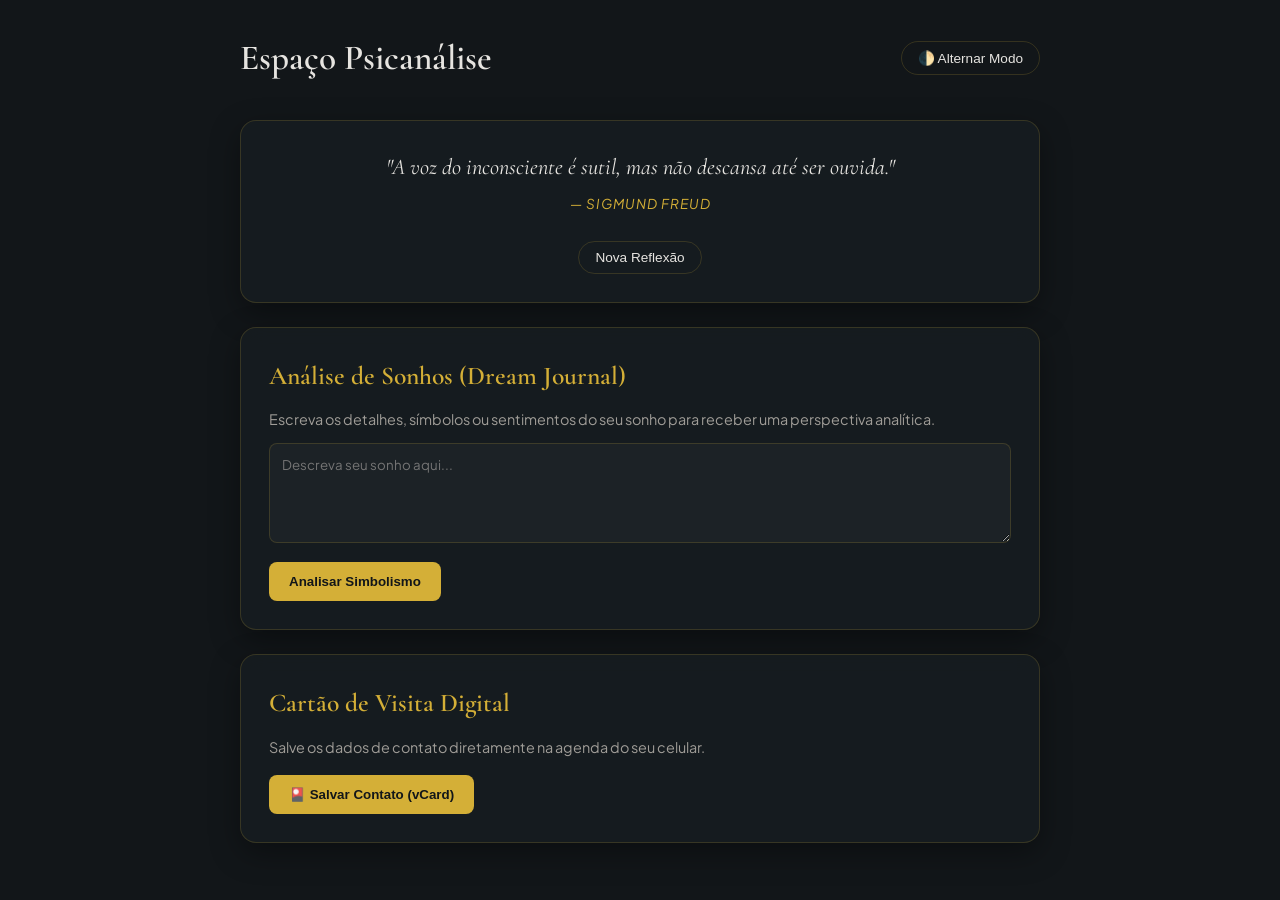
==== index.html @ fc487d0c "Update print statement from 'Hello' to 'Goodbye'" ====
<!DOCTYPE html>
<html lang="pt-BR" data-theme="dark">
<head>
  <meta charset="UTF-8">
  <meta name="viewport" content="width=device-width, initial-scale=1.0">
  <title>Espaço de Psicanálise & Autoconhecimento</title>
  <!-- Tipografia Premium -->
  <link rel="preconnect" href="https://fonts.googleapis.com">
  <link rel="preconnect" href="https://fonts.gstatic.com" crossorigin>
  <link href="https://fonts.googleapis.com/css2?family=Cormorant+Garamond:ital,wght@0,400;0,600;1,400&family=Plus+Jakarta+Sans:wght@300;400;500&display=swap" rel="stylesheet">
  
  <style>
    /* VARIABLES & THEMES */
    :root {
      --bg-primary: #f4f1ea;
      --bg-card: rgba(255, 255, 255, 0.65);
      --text-primary: #2c2a29;
      --text-muted: #66605b;
      --accent-gold: #b89756;
      --border-glass: rgba(184, 151, 86, 0.25);
      --shadow-soft: 0 10px 30px rgba(0, 0, 0, 0.05);
    }

    [data-theme="dark"] {
      --bg-primary: #121619; /* Tom escuro e aconchegante */
      --bg-card: rgba(23, 30, 34, 0.75);
      --text-primary: #e6e4e0;
      --text-muted: #a09d98;
      --accent-gold: #d4af37;
      --border-glass: rgba(212, 175, 55, 0.18);
      --shadow-soft: 0 10px 30px rgba(0, 0, 0, 0.35);
    }

    * { box-sizing: border-box; margin: 0; padding: 0; transition: background 0.4s ease, color 0.4s ease, border 0.4s ease; }

    body {
      font-family: 'Plus Jakarta Sans', sans-serif;
      background-color: var(--bg-primary);
      color: var(--text-primary);
      line-height: 1.6;
      padding: 20px;
      display: flex;
      justify-content: center;
    }

    .container {
      max-width: 800px;
      width: 100%;
      display: flex;
      flex-direction: column;
      gap: 24px;
    }

    /* HEADER & THEME TOGGLE */
    header {
      display: flex;
      justify-content: space-between;
      align-items: center;
      padding: 10px 0;
    }

    h1, h2, h3 { font-family: 'Cormorant Garamond', serif; font-weight: 600; color: var(--text-primary); }
    h1 { font-size: 2.2rem; }
    h2 { font-size: 1.6rem; margin-bottom: 12px; color: var(--accent-gold); }

    .theme-btn {
      background: transparent;
      border: 1px solid var(--border-glass);
      color: var(--text-primary);
      padding: 8px 16px;
      border-radius: 20px;
      cursor: pointer;
      font-size: 0.85rem;
    }

    /* UI/UX PREMIUM: GLASSMORPHISM CARD */
    .card-premium {
      background: var(--bg-card);
      backdrop-filter: blur(12px);
      -webkit-backdrop-filter: blur(12px);
      border: 1px solid var(--border-glass);
      border-radius: 16px;
      padding: 28px;
      box-shadow: var(--shadow-soft);
    }

    /* CITADOR PSICANALÍTICO */
    .quote-box {
      text-align: center;
      font-style: italic;
    }
    .quote-text {
      font-family: 'Cormorant Garamond', serif;
      font-size: 1.4rem;
      margin-bottom: 8px;
    }
    .quote-author {
      font-size: 0.85rem;
      color: var(--accent-gold);
      text-transform: uppercase;
      letter-spacing: 1px;
    }

    /* FORMULÁRIOS E BOTÕES */
    textarea {
      width: 100%;
      height: 100px;
      background: rgba(0,0,0,0.05);
      border: 1px solid var(--border-glass);
      border-radius: 8px;
      padding: 12px;
      color: var(--text-primary);
      font-family: inherit;
      resize: vertical;
      margin-bottom: 12px;
    }
    [data-theme="dark"] textarea { background: rgba(255,255,255,0.03); }

    .btn-action {
      background: var(--accent-gold);
      color: #121619;
      border: none;
      padding: 12px 20px;
      border-radius: 8px;
      font-weight: 600;
      cursor: pointer;
      display: inline-block;
      text-align: center;
      text-decoration: none;
    }
    .btn-action:hover { opacity: 0.9; }

    /* CARTÃO DE VISITA */
    .vcard-actions {
      display: flex;
      gap: 12px;
      align-items: center;
      flex-wrap: wrap;
    }
  </style>
</head>
<body>

  <div class="container">
    
    <!-- TOP BAR -->
    <header>
      <h1>Espaço Psicanálise</h1>
      <button class="theme-btn" onclick="toggleTheme()">🌓 Alternar Modo</button>
    </header>

    <!-- CITADOR PSICANALÍTICO -->
    <section class="card-premium quote-box">
      <div class="quote-text" id="quoteText">"A voz do inconsciente é sutil, mas não descansa até ser ouvida."</div>
      <div class="quote-author" id="quoteAuthor">— Sigmund Freud</div>
      <br>
      <button class="theme-btn" onclick="novoCitador()">Nova Reflexão</button>
    </section>

    <!-- ANÁLISE DE SONHOS COM IA -->
    <section class="card-premium">
      <h2>Análise de Sonhos (Dream Journal)</h2>
      <p style="color: var(--text-muted); font-size: 0.9rem; margin-bottom: 12px;">
        Escreva os detalhes, símbolos ou sentimentos do seu sonho para receber uma perspectiva analítica.
      </p>
      <textarea id="sonhoInput" placeholder="Descreva seu sonho aqui..."></textarea>
      <button class="btn-action" onclick="analisarSonho()">Analisar Simbolismo</button>
      <div id="resultadoSonho" style="margin-top: 16px; font-size: 0.95rem; display: none;"></div>
    </section>

    <!-- CARTÃO DE VISITA DIGITAL -->
    <section class="card-premium">
      <h2>Cartão de Visita Digital</h2>
      <p style="color: var(--text-muted); font-size: 0.9rem; margin-bottom: 16px;">
        Salve os dados de contato diretamente na agenda do seu celular.
      </p>
      <div class="vcard-actions">
        <button class="btn-action" onclick="baixarVCard()">🎴 Salvar Contato (vCard)</button>
      </div>
    </section>

  </div>

  <script>
    // 1. ALTERNADOR DE MODO ESCURO / ACONCHEGANTE
    function toggleTheme() {
      const html = document.documentElement;
      const currentTheme = html.getAttribute('data-theme');
      const newTheme = currentTheme === 'dark' ? 'light' : 'dark';
      html.setAttribute('data-theme', newTheme);
    }

    // 2. CITADOR PSICANALÍTICO
    const citacoes = [
      { texto: "A voz do inconsciente é sutil, mas não descansa até ser ouvida.", autor: "Sigmund Freud" },
      { texto: "Aquele que olha para fora sonha; aquele que olha para dentro desperta.", autor: "Carl Jung" },
      { texto: "O inconsciente é estruturado como uma linguagem.", autor: "Jacques Lacan" },
      { texto: "Olhar para trás é ver o que já fomos; olhar para dentro é descobrir quem somos.", autor: "Melanie Klein" },
      { texto: "A emoção não expressa nunca morre. Ela é enterrada viva e retorna mais tarde de formas mais feias.", autor: "Sigmund Freud" }
    ];

    function novoCitador() {
      const idx = Math.floor(Math.random() * citacoes.length);
      document.getElementById('quoteText').innerText = `"${citacoes[idx].texto}"`;
      document.getElementById('quoteAuthor').innerText = `— ${citacoes[idx].autor}`;
    }

    // 3. ANÁLISE DE SONHOS (Simulação de integração IA)
    function analisarSonho() {
      const texto = document.getElementById('sonhoInput').value;
      const resDiv = document.getElementById('resultadoSonho');
      
      if (!texto.trim()) {
        alert('Por favor, descreva o seu sonho antes de enviar.');
        return;
      }

      resDiv.style.display = 'block';
      resDiv.innerHTML = '<em>Analisando os elementos simbólicos do seu relato...</em>';

      setTimeout(() => {
        resDiv.innerHTML = `
          <strong>Reflexão Analítica:</strong><br>
          Os elementos relatados sugerem conteúdos do inconsciente buscando elaboração. Em abordagens psicanalíticas, figuras e cenários em sonhos costumam representar desejos reprimidos ou conflitos internos. Recomendamos registrar essas sensações em seu diário e levá-las para discussão em consulta.
        `;
      }, 1500);
    }

    // 4. GERADOR DE CARTÃO DE VISITA (vCard)
    function baixarVCard() {
      const vcardData = 
`BEGIN:VCARD
VERSION:3.0
FN:Consultório de Psicanálise
TEL;TYPE=CELL:+5500000000000
EMAIL:contato@psicanalise.com
NOTE:Atendimento Online e Presencial
END:VCARD`;

      const blob = new Blob([vcardData], { type: 'text/vcard' });
      const url = window.URL.createObjectURL(blob);
      const a = document.createElement('a');
      a.href = url;
      a.download = 'Contato_Psicanalise.vcf';
      a.click();
      window.URL.revokeObjectURL(url);
    }
  </script>
</body>
</html>
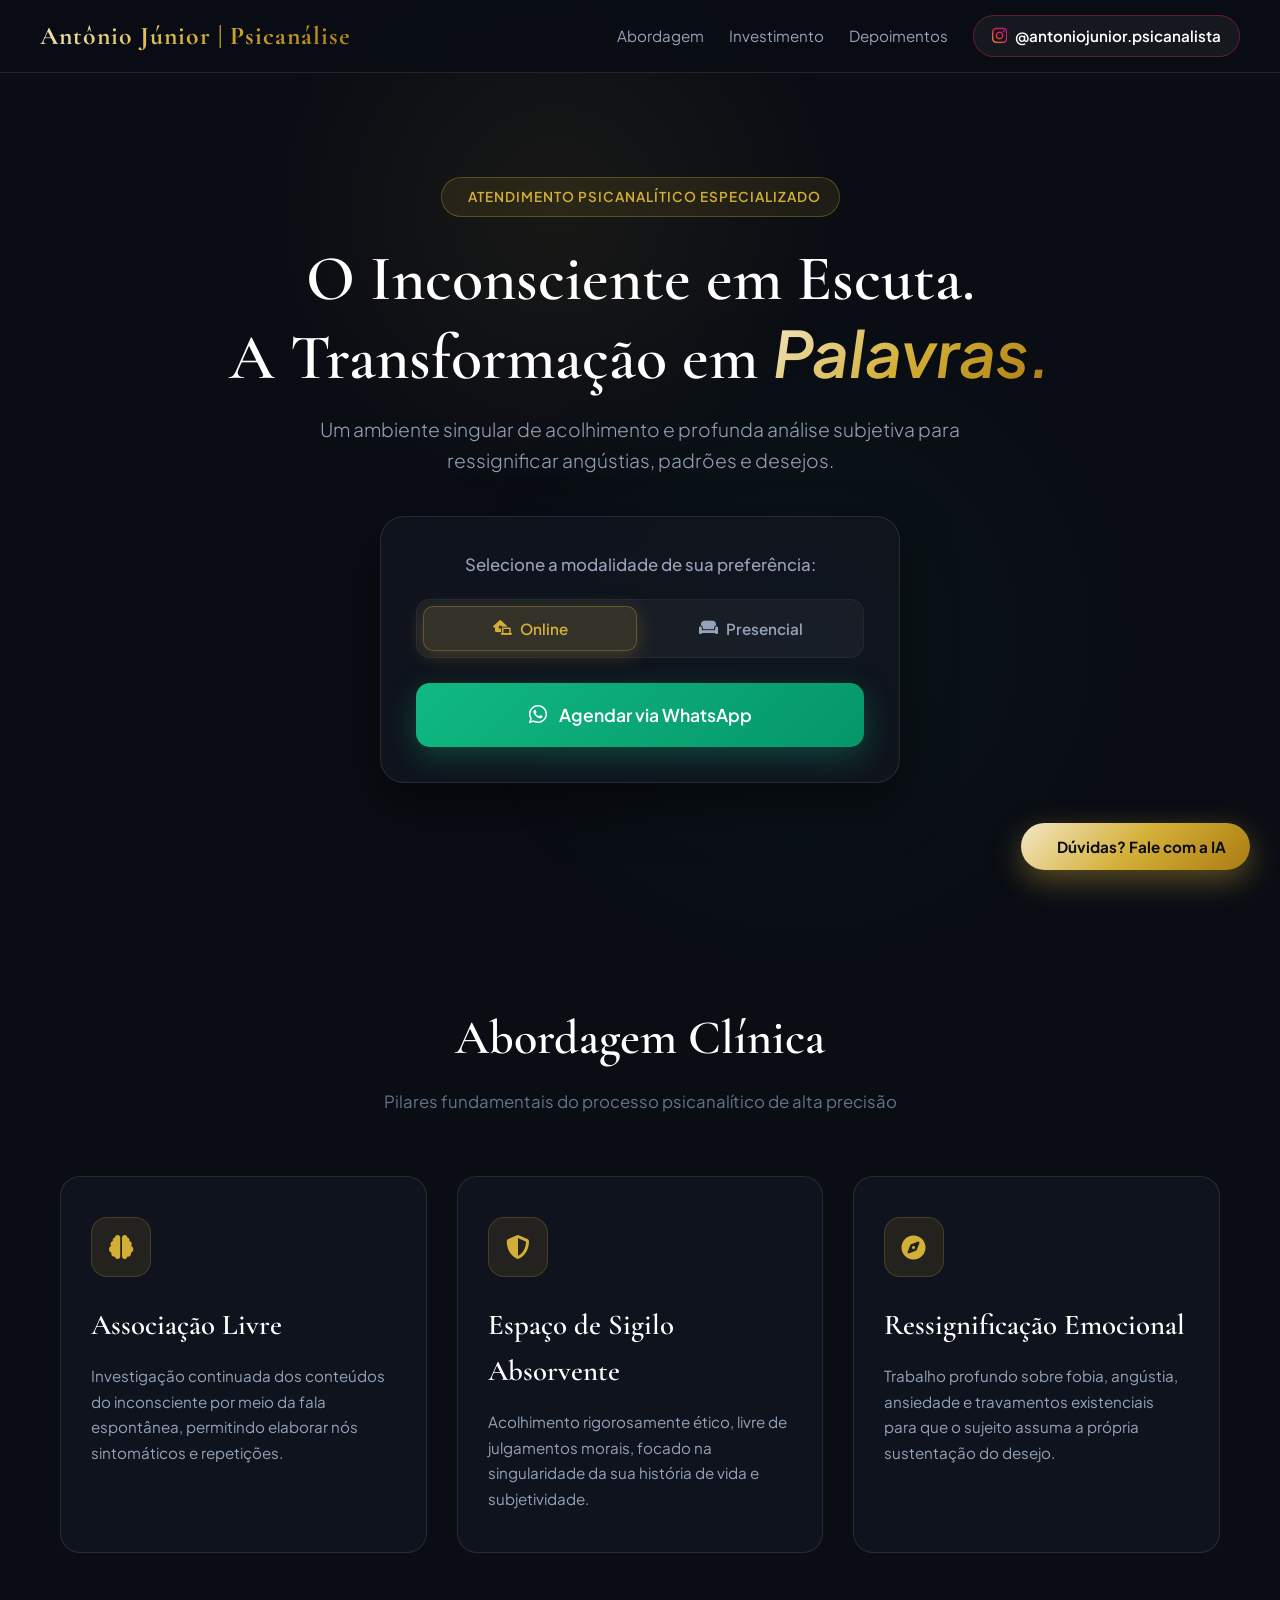
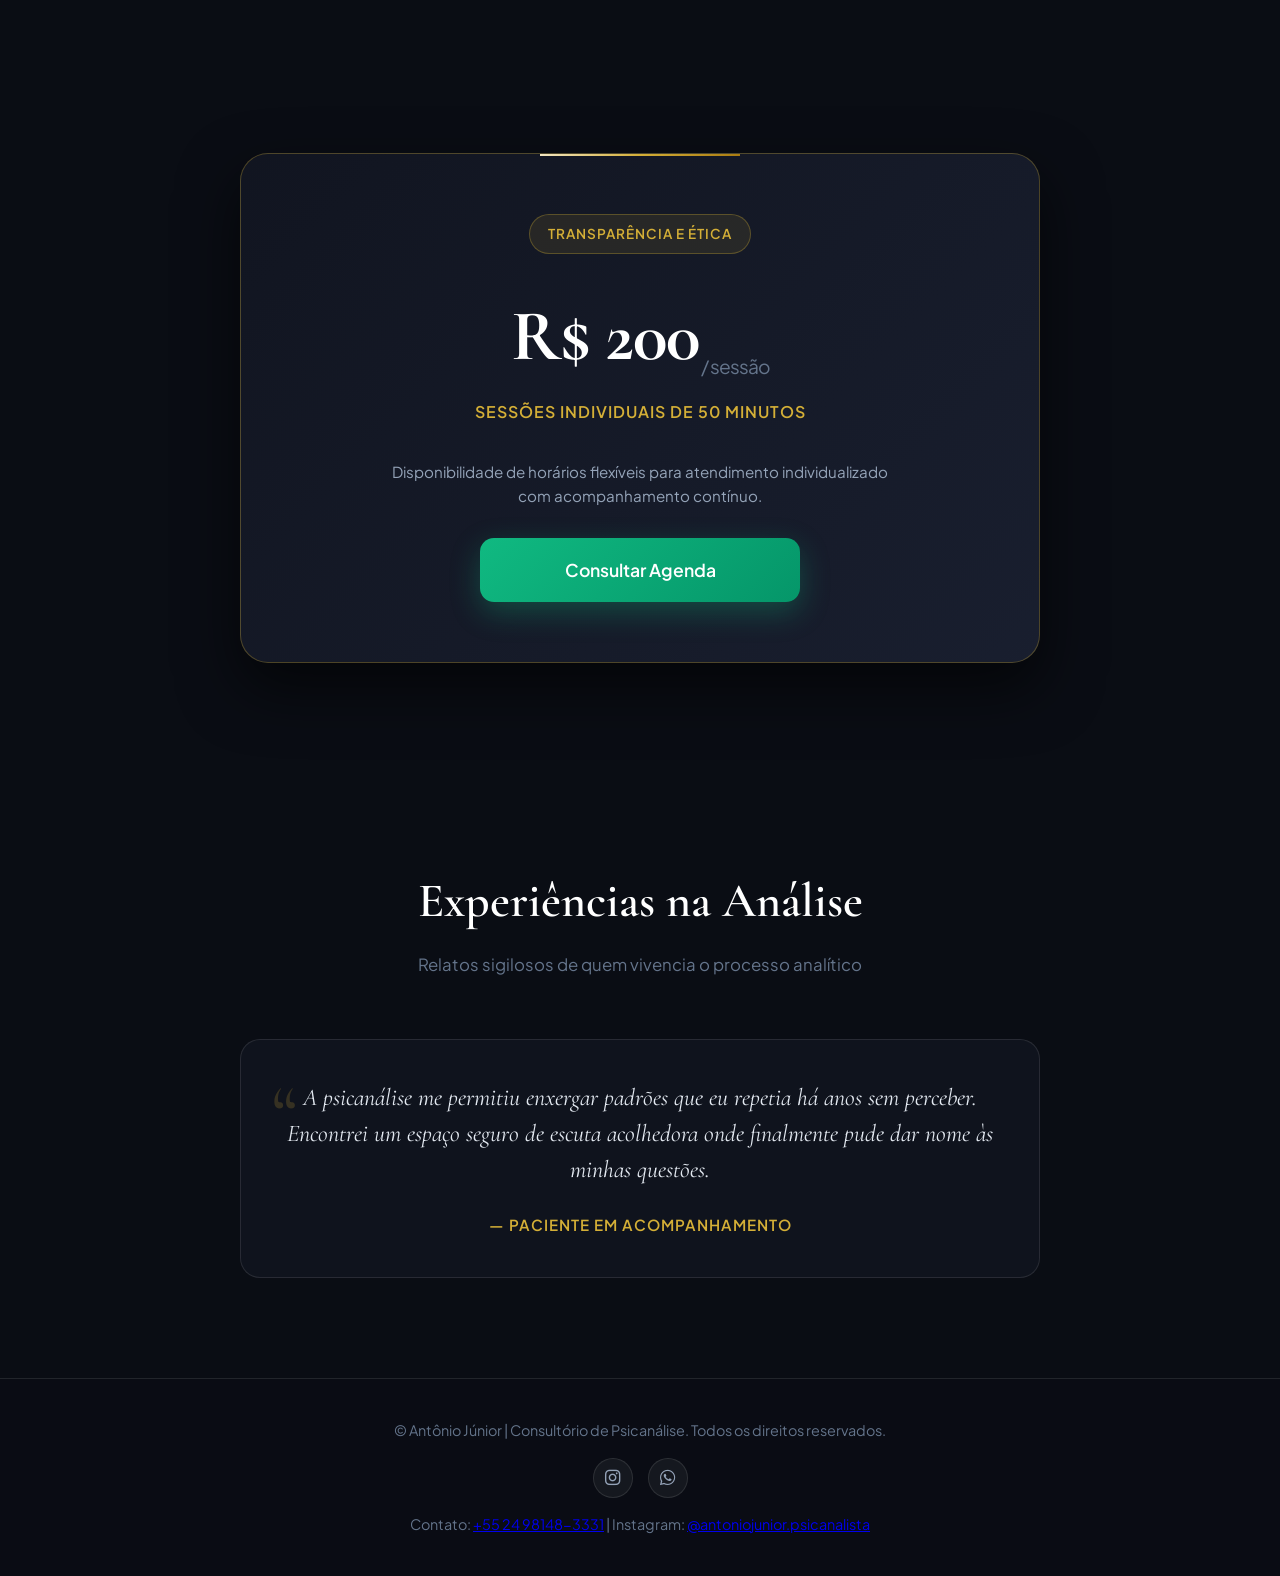
==== commit 5219e0ce: "Update index.html" ====
--- a/index.html
+++ b/index.html
@@ -1,250 +1,984 @@
 <!DOCTYPE html>
-<html lang="pt-BR" data-theme="dark">
+<html lang="pt-BR">
 <head>
-  <meta charset="UTF-8">
-  <meta name="viewport" content="width=device-width, initial-scale=1.0">
-  <title>Espaço de Psicanálise & Autoconhecimento</title>
-  <!-- Tipografia Premium -->
-  <link rel="preconnect" href="https://fonts.googleapis.com">
-  <link rel="preconnect" href="https://fonts.gstatic.com" crossorigin>
-  <link href="https://fonts.googleapis.com/css2?family=Cormorant+Garamond:ital,wght@0,400;0,600;1,400&family=Plus+Jakarta+Sans:wght@300;400;500&display=swap" rel="stylesheet">
-  
-  <style>
-    /* VARIABLES & THEMES */
-    :root {
-      --bg-primary: #f4f1ea;
-      --bg-card: rgba(255, 255, 255, 0.65);
-      --text-primary: #2c2a29;
-      --text-muted: #66605b;
-      --accent-gold: #b89756;
-      --border-glass: rgba(184, 151, 86, 0.25);
-      --shadow-soft: 0 10px 30px rgba(0, 0, 0, 0.05);
-    }
-
-    [data-theme="dark"] {
-      --bg-primary: #121619; /* Tom escuro e aconchegante */
-      --bg-card: rgba(23, 30, 34, 0.75);
-      --text-primary: #e6e4e0;
-      --text-muted: #a09d98;
-      --accent-gold: #d4af37;
-      --border-glass: rgba(212, 175, 55, 0.18);
-      --shadow-soft: 0 10px 30px rgba(0, 0, 0, 0.35);
-    }
-
-    * { box-sizing: border-box; margin: 0; padding: 0; transition: background 0.4s ease, color 0.4s ease, border 0.4s ease; }
-
-    body {
-      font-family: 'Plus Jakarta Sans', sans-serif;
-      background-color: var(--bg-primary);
-      color: var(--text-primary);
-      line-height: 1.6;
-      padding: 20px;
-      display: flex;
-      justify-content: center;
-    }
-
-    .container {
-      max-width: 800px;
-      width: 100%;
-      display: flex;
-      flex-direction: column;
-      gap: 24px;
-    }
-
-    /* HEADER & THEME TOGGLE */
-    header {
-      display: flex;
-      justify-content: space-between;
-      align-items: center;
-      padding: 10px 0;
-    }
-
-    h1, h2, h3 { font-family: 'Cormorant Garamond', serif; font-weight: 600; color: var(--text-primary); }
-    h1 { font-size: 2.2rem; }
-    h2 { font-size: 1.6rem; margin-bottom: 12px; color: var(--accent-gold); }
-
-    .theme-btn {
-      background: transparent;
-      border: 1px solid var(--border-glass);
-      color: var(--text-primary);
-      padding: 8px 16px;
-      border-radius: 20px;
-      cursor: pointer;
-      font-size: 0.85rem;
-    }
-
-    /* UI/UX PREMIUM: GLASSMORPHISM CARD */
-    .card-premium {
-      background: var(--bg-card);
-      backdrop-filter: blur(12px);
-      -webkit-backdrop-filter: blur(12px);
-      border: 1px solid var(--border-glass);
-      border-radius: 16px;
-      padding: 28px;
-      box-shadow: var(--shadow-soft);
-    }
-
-    /* CITADOR PSICANALÍTICO */
-    .quote-box {
-      text-align: center;
-      font-style: italic;
-    }
-    .quote-text {
-      font-family: 'Cormorant Garamond', serif;
-      font-size: 1.4rem;
-      margin-bottom: 8px;
-    }
-    .quote-author {
-      font-size: 0.85rem;
-      color: var(--accent-gold);
-      text-transform: uppercase;
-      letter-spacing: 1px;
-    }
-
-    /* FORMULÁRIOS E BOTÕES */
-    textarea {
-      width: 100%;
-      height: 100px;
-      background: rgba(0,0,0,0.05);
-      border: 1px solid var(--border-glass);
-      border-radius: 8px;
-      padding: 12px;
-      color: var(--text-primary);
-      font-family: inherit;
-      resize: vertical;
-      margin-bottom: 12px;
-    }
-    [data-theme="dark"] textarea { background: rgba(255,255,255,0.03); }
-
-    .btn-action {
-      background: var(--accent-gold);
-      color: #121619;
-      border: none;
-      padding: 12px 20px;
-      border-radius: 8px;
-      font-weight: 600;
-      cursor: pointer;
-      display: inline-block;
-      text-align: center;
-      text-decoration: none;
-    }
-    .btn-action:hover { opacity: 0.9; }
-
-    /* CARTÃO DE VISITA */
-    .vcard-actions {
-      display: flex;
-      gap: 12px;
-      align-items: center;
-      flex-wrap: wrap;
-    }
-  </style>
+    <meta charset="UTF-8">
+    <meta name="viewport" content="width=device-width, initial-scale=1.0">
+    <title>Consultório de Psicanálise | Antônio Júnior</title>
+    
+    <!-- Google Fonts & Font Awesome Icons -->
+    <link rel="preconnect" href="https://fonts.googleapis.com">
+    <link rel="preconnect" href="https://fonts.gstatic.com" crossorigin>
+    <link href="https://fonts.googleapis.com/css2?family=Cormorant+Garamond:ital,wght@0,400;0,600;0,700;1,400&family=Plus+Jakarta+Sans:wght@300;400;500;600;700&display=swap" rel="stylesheet">
+    <link rel="stylesheet" href="https://cdnjs.cloudflare.com/ajax/libs/font-awesome/6.5.1/css/all.min.css">
+
+    <style>
+        :root {
+            --bg-dark: #0A0D14;
+            --bg-card: rgba(18, 22, 33, 0.75);
+            --bg-card-hover: rgba(26, 32, 48, 0.85);
+            --accent-gold: #D4AF37;
+            --accent-gold-glow: rgba(212, 175, 55, 0.25);
+            --accent-emerald: #10B981;
+            --text-primary: #F8FAFC;
+            --text-secondary: #94A3B8;
+            --text-muted: #64748B;
+            --border-glow: rgba(255, 255, 255, 0.08);
+            --gradient-gold: linear-gradient(135deg, #F3E7C4 0%, #D4AF37 50%, #AA7C11 100%);
+            --gradient-emerald: linear-gradient(135deg, #10B981 0%, #059669 100%);
+            --gradient-instagram: linear-gradient(45deg, #f09433 0%, #e6683c 25%, #dc2743 50%, #cc2366 75%, #bc1888 100%);
+            --glass-border: 1px solid rgba(255, 255, 255, 0.1);
+        }
+
+        * {
+            margin: 0;
+            padding: 0;
+            box-sizing: border-box;
+            font-family: 'Plus Jakarta Sans', sans-serif;
+            scroll-behavior: smooth;
+        }
+
+        body {
+            background-color: var(--bg-dark);
+            color: var(--text-primary);
+            line-height: 1.6;
+            overflow-x: hidden;
+            position: relative;
+        }
+
+        /* Ambient Glow Background Effects */
+        body::before {
+            content: '';
+            position: fixed;
+            top: -10%;
+            left: 20%;
+            width: 600px;
+            height: 600px;
+            background: radial-gradient(circle, rgba(212, 175, 55, 0.07) 0%, rgba(0, 0, 0, 0) 70%);
+            pointer-events: none;
+            z-index: 0;
+        }
+
+        body::after {
+            content: '';
+            position: fixed;
+            bottom: -10%;
+            right: 10%;
+            width: 700px;
+            height: 700px;
+            background: radial-gradient(circle, rgba(16, 185, 129, 0.05) 0%, rgba(0, 0, 0, 0) 70%);
+            pointer-events: none;
+            z-index: 0;
+        }
+
+        /* Top Navigation */
+        nav {
+            position: fixed;
+            top: 0;
+            width: 100%;
+            padding: 15px 40px;
+            display: flex;
+            justify-content: space-between;
+            align-items: center;
+            background: rgba(10, 13, 20, 0.85);
+            backdrop-filter: blur(15px);
+            z-index: 100;
+            border-bottom: var(--glass-border);
+        }
+
+        .brand-container {
+            display: flex;
+            align-items: center;
+            gap: 12px;
+            text-decoration: none;
+        }
+
+        /* Logo Estilizada */
+        .brand-logo-img {
+            height: 45px;
+            width: auto;
+            object-fit: contain;
+        }
+
+        .brand-logo-text {
+            font-family: 'Cormorant Garamond', serif;
+            font-size: 1.6rem;
+            font-weight: 700;
+            letter-spacing: 1px;
+            background: var(--gradient-gold);
+            -webkit-background-clip: text;
+            -webkit-text-fill-color: transparent;
+        }
+
+        .nav-links {
+            display: flex;
+            align-items: center;
+            gap: 25px;
+            list-style: none;
+        }
+
+        .nav-links a {
+            color: var(--text-secondary);
+            text-decoration: none;
+            font-size: 0.95rem;
+            transition: color 0.3s;
+        }
+
+        .nav-links a:hover {
+            color: var(--accent-gold);
+        }
+
+        /* Botão Guia Instagram Nav */
+        .nav-instagram-btn {
+            display: flex;
+            align-items: center;
+            gap: 8px;
+            padding: 8px 18px;
+            border-radius: 50px;
+            background: rgba(255, 255, 255, 0.05);
+            border: 1px solid rgba(220, 39, 67, 0.4);
+            color: #FFFFFF !important;
+            font-weight: 600;
+            transition: all 0.3s ease !important;
+        }
+
+        .nav-instagram-btn i {
+            background: var(--gradient-instagram);
+            -webkit-background-clip: text;
+            -webkit-text-fill-color: transparent;
+            font-size: 1.1rem;
+        }
+
+        .nav-instagram-btn:hover {
+            background: var(--gradient-instagram);
+            border-color: transparent;
+            box-shadow: 0 4px 15px rgba(220, 39, 67, 0.4);
+        }
+
+        .nav-instagram-btn:hover i {
+            -webkit-text-fill-color: #FFFFFF;
+        }
+
+        /* Hero / Tela Inicial Premium */
+        .hero-section {
+            min-height: 100vh;
+            padding: 140px 20px 80px;
+            display: flex;
+            flex-direction: column;
+            justify-content: center;
+            align-items: center;
+            text-align: center;
+            position: relative;
+            z-index: 1;
+        }
+
+        .badge {
+            display: inline-flex;
+            align-items: center;
+            gap: 8px;
+            padding: 8px 18px;
+            border-radius: 50px;
+            background: rgba(212, 175, 55, 0.1);
+            border: 1px solid rgba(212, 175, 55, 0.3);
+            color: var(--accent-gold);
+            font-size: 0.85rem;
+            font-weight: 600;
+            letter-spacing: 1px;
+            text-transform: uppercase;
+            margin-bottom: 25px;
+        }
+
+        .hero-title {
+            font-family: 'Cormorant Garamond', serif;
+            font-size: 4rem;
+            font-weight: 600;
+            line-height: 1.15;
+            max-width: 900px;
+            margin-bottom: 20px;
+            color: #FFFFFF;
+        }
+
+        .hero-title span {
+            background: var(--gradient-gold);
+            -webkit-background-clip: text;
+            -webkit-text-fill-color: transparent;
+            font-style: italic;
+        }
+
+        .hero-subtitle {
+            font-size: 1.2rem;
+            color: var(--text-secondary);
+            max-width: 650px;
+            margin-bottom: 40px;
+            font-weight: 300;
+        }
+
+        /* Selective Preference Control */
+        .preference-box {
+            background: var(--bg-card);
+            border: var(--glass-border);
+            backdrop-filter: blur(20px);
+            padding: 35px;
+            border-radius: 24px;
+            max-width: 520px;
+            width: 100%;
+            box-shadow: 0 20px 50px rgba(0, 0, 0, 0.5);
+            position: relative;
+        }
+
+        .preference-box h3 {
+            font-size: 1.05rem;
+            font-weight: 500;
+            color: var(--text-secondary);
+            margin-bottom: 20px;
+        }
+
+        .pref-toggle-container {
+            display: flex;
+            background: rgba(255, 255, 255, 0.04);
+            padding: 6px;
+            border-radius: 14px;
+            border: 1px solid rgba(255, 255, 255, 0.05);
+            margin-bottom: 25px;
+            gap: 8px;
+        }
+
+        .pref-toggle-btn {
+            flex: 1;
+            padding: 12px 18px;
+            border: none;
+            background: transparent;
+            color: var(--text-secondary);
+            border-radius: 10px;
+            font-weight: 600;
+            font-size: 0.95rem;
+            cursor: pointer;
+            transition: all 0.3s ease;
+            display: flex;
+            align-items: center;
+            justify-content: center;
+            gap: 8px;
+        }
+
+        .pref-toggle-btn.active {
+            background: rgba(212, 175, 55, 0.15);
+            color: var(--accent-gold);
+            border: 1px solid rgba(212, 175, 55, 0.3);
+            box-shadow: 0 4px 20px var(--accent-gold-glow);
+        }
+
+        .btn-whatsapp-primary {
+            display: flex;
+            align-items: center;
+            justify-content: center;
+            gap: 12px;
+            width: 100%;
+            padding: 18px;
+            border-radius: 14px;
+            background: var(--gradient-emerald);
+            color: #FFFFFF;
+            font-size: 1.1rem;
+            font-weight: 600;
+            text-decoration: none;
+            box-shadow: 0 10px 30px rgba(16, 185, 129, 0.3);
+            transition: all 0.3s ease;
+            border: none;
+            cursor: pointer;
+        }
+
+        .btn-whatsapp-primary:hover {
+            transform: translateY(-2px);
+            box-shadow: 0 15px 35px rgba(16, 185, 129, 0.45);
+        }
+
+        /* Section Layouts */
+        .section-container {
+            max-width: 1200px;
+            margin: 0 auto;
+            padding: 100px 20px;
+            position: relative;
+            z-index: 1;
+        }
+
+        .section-header {
+            text-align: center;
+            margin-bottom: 60px;
+        }
+
+        .section-header h2 {
+            font-family: 'Cormorant Garamond', serif;
+            font-size: 3rem;
+            font-weight: 600;
+            color: #FFFFFF;
+            margin-bottom: 12px;
+        }
+
+        .section-header p {
+            color: var(--text-muted);
+            font-size: 1.05rem;
+        }
+
+        /* Pillars / Cards Grid */
+        .grid-3 {
+            display: grid;
+            grid-template-columns: repeat(auto-fit, minmax(320px, 1fr));
+            gap: 30px;
+        }
+
+        .feature-card {
+            background: var(--bg-card);
+            border: var(--glass-border);
+            padding: 40px 30px;
+            border-radius: 20px;
+            transition: all 0.4s cubic-bezier(0.16, 1, 0.3, 1);
+            position: relative;
+            overflow: hidden;
+        }
+
+        .feature-card:hover {
+            background: var(--bg-card-hover);
+            transform: translateY(-6px);
+            border-color: rgba(212, 175, 55, 0.3);
+        }
+
+        .icon-box {
+            width: 60px;
+            height: 60px;
+            border-radius: 16px;
+            background: rgba(212, 175, 55, 0.1);
+            border: 1px solid rgba(212, 175, 55, 0.2);
+            display: flex;
+            align-items: center;
+            justify-content: center;
+            font-size: 1.5rem;
+            color: var(--accent-gold);
+            margin-bottom: 25px;
+        }
+
+        .feature-card h3 {
+            font-family: 'Cormorant Garamond', serif;
+            font-size: 1.8rem;
+            font-weight: 600;
+            margin-bottom: 15px;
+            color: #FFFFFF;
+        }
+
+        .feature-card p {
+            color: var(--text-secondary);
+            font-size: 0.95rem;
+            line-height: 1.7;
+        }
+
+        /* Premium Investment / Fee Box */
+        .price-card {
+            background: linear-gradient(135deg, rgba(18, 22, 33, 0.95) 0%, rgba(26, 32, 48, 0.95) 100%);
+            border: 1px solid rgba(212, 175, 55, 0.3);
+            border-radius: 28px;
+            padding: 60px 40px;
+            text-align: center;
+            position: relative;
+            box-shadow: 0 25px 60px rgba(0, 0, 0, 0.6);
+            max-width: 800px;
+            margin: 0 auto;
+        }
+
+        .price-card::before {
+            content: '';
+            position: absolute;
+            top: 0;
+            left: 50%;
+            transform: translateX(-50%);
+            width: 200px;
+            height: 2px;
+            background: var(--gradient-gold);
+        }
+
+        .price-val {
+            font-family: 'Cormorant Garamond', serif;
+            font-size: 4.5rem;
+            font-weight: 700;
+            color: #FFFFFF;
+            margin: 15px 0 5px;
+            letter-spacing: -1px;
+        }
+
+        .price-val sub {
+            font-size: 1.2rem;
+            color: var(--text-muted);
+            font-family: 'Plus Jakarta Sans', sans-serif;
+            font-weight: 400;
+        }
+
+        .price-details {
+            color: var(--accent-gold);
+            font-size: 1rem;
+            letter-spacing: 1px;
+            text-transform: uppercase;
+            font-weight: 600;
+            margin-bottom: 35px;
+        }
+
+        /* Testimonials */
+        .testimonial-card {
+            background: var(--bg-card);
+            border: var(--glass-border);
+            border-radius: 20px;
+            padding: 40px;
+            text-align: center;
+            max-width: 800px;
+            margin: 0 auto;
+            position: relative;
+        }
+
+        .quote-mark {
+            font-family: 'Cormorant Garamond', serif;
+            font-size: 5rem;
+            color: rgba(212, 175, 55, 0.2);
+            position: absolute;
+            top: 10px;
+            left: 30px;
+        }
+
+        .testimonial-text {
+            font-family: 'Cormorant Garamond', serif;
+            font-size: 1.5rem;
+            font-style: italic;
+            color: #E2E8F0;
+            margin-bottom: 25px;
+            line-height: 1.5;
+        }
+
+        .client-name {
+            color: var(--accent-gold);
+            font-weight: 600;
+            font-size: 0.95rem;
+            letter-spacing: 1px;
+        }
+
+        /* --- INTERACTIVE AI CHATBOT --- */
+        .ai-fab {
+            position: fixed;
+            bottom: 30px;
+            right: 30px;
+            background: var(--gradient-gold);
+            color: #0A0D14;
+            padding: 14px 24px;
+            border-radius: 50px;
+            display: flex;
+            align-items: center;
+            gap: 12px;
+            font-weight: 700;
+            font-size: 0.95rem;
+            box-shadow: 0 10px 30px rgba(212, 175, 55, 0.4);
+            cursor: pointer;
+            z-index: 99;
+            transition: all 0.3s ease;
+            border: none;
+        }
+
+        .ai-fab:hover {
+            transform: scale(1.05);
+            box-shadow: 0 15px 40px rgba(212, 175, 55, 0.6);
+        }
+
+        .chat-modal {
+            position: fixed;
+            bottom: 100px;
+            right: 30px;
+            width: 380px;
+            height: 520px;
+            background: #0E121B;
+            border: 1px solid rgba(212, 175, 55, 0.3);
+            border-radius: 24px;
+            box-shadow: 0 25px 60px rgba(0,0,0,0.8);
+            display: flex;
+            flex-direction: column;
+            overflow: hidden;
+            z-index: 100;
+            opacity: 0;
+            transform: translateY(20px) scale(0.95);
+            pointer-events: none;
+            transition: all 0.3s cubic-bezier(0.16, 1, 0.3, 1);
+        }
+
+        .chat-modal.active {
+            opacity: 1;
+            transform: translateY(0) scale(1);
+            pointer-events: all;
+        }
+
+        .chat-header {
+            background: rgba(18, 22, 33, 0.95);
+            padding: 18px 20px;
+            border-bottom: var(--glass-border);
+            display: flex;
+            justify-content: space-between;
+            align-items: center;
+        }
+
+        .chat-bot-info {
+            display: flex;
+            align-items: center;
+            gap: 12px;
+        }
+
+        .avatar {
+            width: 38px;
+            height: 38px;
+            border-radius: 50%;
+            background: var(--gradient-gold);
+            display: flex;
+            align-items: center;
+            justify-content: center;
+            color: #000;
+            font-size: 1.1rem;
+        }
+
+        .chat-title h4 {
+            font-size: 0.95rem;
+            color: #FFF;
+        }
+
+        .status {
+            font-size: 0.75rem;
+            color: var(--accent-emerald);
+            display: flex;
+            align-items: center;
+            gap: 4px;
+        }
+
+        .status-dot {
+            width: 6px;
+            height: 6px;
+            background: var(--accent-emerald);
+            border-radius: 50%;
+        }
+
+        .close-chat {
+            background: transparent;
+            border: none;
+            color: var(--text-muted);
+            font-size: 1.2rem;
+            cursor: pointer;
+            transition: color 0.2s;
+        }
+
+        .close-chat:hover {
+            color: #FFF;
+        }
+
+        .chat-body {
+            flex: 1;
+            padding: 20px;
+            overflow-y: auto;
+            display: flex;
+            flex-direction: column;
+            gap: 14px;
+            background: rgba(10, 13, 20, 0.6);
+        }
+
+        .msg {
+            max-width: 85%;
+            padding: 12px 16px;
+            border-radius: 16px;
+            font-size: 0.88rem;
+            line-height: 1.5;
+        }
+
+        .msg.bot {
+            background: rgba(255, 255, 255, 0.06);
+            color: var(--text-primary);
+            border-bottom-left-radius: 4px;
+            align-self: flex-start;
+            border: 1px solid rgba(255, 255, 255, 0.05);
+        }
+
+        .msg.user {
+            background: var(--gradient-gold);
+            color: #0A0D14;
+            font-weight: 500;
+            border-bottom-right-radius: 4px;
+            align-self: flex-end;
+        }
+
+        .quick-prompts {
+            display: flex;
+            flex-wrap: wrap;
+            gap: 6px;
+            margin-top: 8px;
+        }
+
+        .prompt-pill {
+            background: rgba(212, 175, 55, 0.1);
+            border: 1px solid rgba(212, 175, 55, 0.25);
+            color: var(--accent-gold);
+            font-size: 0.75rem;
+            padding: 6px 12px;
+            border-radius: 20px;
+            cursor: pointer;
+            transition: all 0.2s;
+        }
+
+        .prompt-pill:hover {
+            background: rgba(212, 175, 55, 0.2);
+            border-color: var(--accent-gold);
+        }
+
+        .chat-footer {
+            padding: 14px;
+            background: rgba(18, 22, 33, 0.95);
+            border-top: var(--glass-border);
+            display: flex;
+            gap: 10px;
+        }
+
+        .chat-input {
+            flex: 1;
+            background: rgba(255, 255, 255, 0.05);
+            border: 1px solid rgba(255, 255, 255, 0.1);
+            border-radius: 12px;
+            padding: 10px 14px;
+            color: #FFF;
+            font-size: 0.88rem;
+            outline: none;
+        }
+
+        .chat-input:focus {
+            border-color: var(--accent-gold);
+        }
+
+        .send-btn {
+            background: var(--gradient-gold);
+            border: none;
+            width: 38px;
+            height: 38px;
+            border-radius: 10px;
+            color: #000;
+            cursor: pointer;
+            display: flex;
+            align-items: center;
+            justify-content: center;
+            font-size: 0.9rem;
+            transition: transform 0.2s;
+        }
+
+        .send-btn:hover {
+            transform: scale(1.05);
+        }
+
+        /* Footer Social Links */
+        footer {
+            border-top: var(--glass-border);
+            padding: 40px 20px;
+            text-align: center;
+            color: var(--text-muted);
+            font-size: 0.9rem;
+            background: rgba(10, 13, 20, 0.9);
+            position: relative;
+            z-index: 1;
+        }
+
+        .footer-socials {
+            display: flex;
+            justify-content: center;
+            gap: 15px;
+            margin: 15px 0;
+        }
+
+        .footer-socials a {
+            width: 40px;
+            height: 40px;
+            border-radius: 50%;
+            background: rgba(255, 255, 255, 0.05);
+            border: var(--glass-border);
+            display: flex;
+            align-items: center;
+            justify-content: center;
+            color: var(--text-secondary);
+            font-size: 1.1rem;
+            transition: all 0.3s ease;
+            text-decoration: none;
+        }
+
+        .footer-socials a:hover {
+            color: #FFFFFF;
+            background: var(--gradient-instagram);
+            transform: translateY(-3px);
+        }
+
+        /* Responsive Mobile Adjustments */
+        @media (max-width: 768px) {
+            .hero-title {
+                font-size: 2.8rem;
+            }
+            nav {
+                padding: 15px 20px;
+            }
+            .nav-links {
+                display: none;
+            }
+            .chat-modal {
+                width: calc(100vw - 40px);
+                right: 20px;
+                bottom: 90px;
+            }
+        }
+    </style>
 </head>
 <body>
 
-  <div class="container">
-    
-    <!-- TOP BAR -->
-    <header>
-      <h1>Espaço Psicanálise</h1>
-      <button class="theme-btn" onclick="toggleTheme()">🌓 Alternar Modo</button>
-    </header>
-
-    <!-- CITADOR PSICANALÍTICO -->
-    <section class="card-premium quote-box">
-      <div class="quote-text" id="quoteText">"A voz do inconsciente é sutil, mas não descansa até ser ouvida."</div>
-      <div class="quote-author" id="quoteAuthor">— Sigmund Freud</div>
-      <br>
-      <button class="theme-btn" onclick="novoCitador()">Nova Reflexão</button>
+    <!-- TOP NAVIGATION COM LOGO E LINK INSTAGRAM -->
+    <nav>
+        <a href="#" class="brand-container">
+            <!-- Caso tenha a imagem da logo, insira a URL/caminho no src abaixo -->
+            <!-- <img src="logo.png" alt="Antônio Júnior Psicanálise" class="brand-logo-img"> -->
+            <span class="brand-logo-text">Antônio Júnior | Psicanálise</span>
+        </a>
+        <ul class="nav-links">
+            <li><a href="#abordagem">Abordagem</a></li>
+            <li><a href="#investimento">Investimento</a></li>
+            <li><a href="#depoimentos">Depoimentos</a></li>
+            <li>
+                <a href="https://www.instagram.com/antoniojunior.psicanalista" target="_blank" class="nav-instagram-btn">
+                    <i class="fab fa-instagram"></i> @antoniojunior.psicanalista
+                </a>
+            </li>
+        </ul>
+    </nav>
+
+    <!-- HERO SECTION (TELA INICIAL DE PREFERÊNCIAS) -->
+    <section class="hero-section">
+        <div class="badge">
+            <i class="fas fa-sparkles"></i> Atendimento Psicanalítico Especializado
+        </div>
+        
+        <h1 class="hero-title">
+            O Inconsciente em Escuta.<br>
+            A Transformação em <span>Palavras.</span>
+        </h1>
+        
+        <p class="hero-subtitle">
+            Um ambiente singular de acolhimento e profunda análise subjetiva para ressignificar angústias, padrões e desejos.
+        </p>
+
+        <!-- PREFERENCE BOX -->
+        <div class="preference-box">
+            <h3>Selecione a modalidade de sua preferência:</h3>
+            
+            <div class="pref-toggle-container">
+                <button class="pref-toggle-btn active" id="btn-online" onclick="setPreference('Online')">
+                    <i class="fas fa-laptop-house"></i> Online
+                </button>
+                <button class="pref-toggle-btn" id="btn-presencial" onclick="setPreference('Presencial')">
+                    <i class="fas fa-couch"></i> Presencial
+                </button>
+            </div>
+
+            <a id="btn-wa-dynamic" href="https://wa.me/5524981483331?text=Ol%C3%A1!%20Gostaria%20de%20agendar%20uma%20consulta%20de%20Psican%C3%A1lise%20(Atendimento%20Online)." target="_blank" class="btn-whatsapp-primary">
+                <i class="fab fa-whatsapp" style="font-size: 1.3rem;"></i> Agendar via WhatsApp
+            </a>
+        </div>
     </section>
 
-    <!-- ANÁLISE DE SONHOS COM IA -->
-    <section class="card-premium">
-      <h2>Análise de Sonhos (Dream Journal)</h2>
-      <p style="color: var(--text-muted); font-size: 0.9rem; margin-bottom: 12px;">
-        Escreva os detalhes, símbolos ou sentimentos do seu sonho para receber uma perspectiva analítica.
-      </p>
-      <textarea id="sonhoInput" placeholder="Descreva seu sonho aqui..."></textarea>
-      <button class="btn-action" onclick="analisarSonho()">Analisar Simbolismo</button>
-      <div id="resultadoSonho" style="margin-top: 16px; font-size: 0.95rem; display: none;"></div>
+    <!-- ABORDAGEM CLÍNICA -->
+    <section class="section-container" id="abordagem">
+        <div class="section-header">
+            <h2>Abordagem Clínica</h2>
+            <p>Pilares fundamentais do processo psicanalítico de alta precisão</p>
+        </div>
+
+        <div class="grid-3">
+            <div class="feature-card">
+                <div class="icon-box">
+                    <i class="fas fa-brain"></i>
+                </div>
+                <h3>Associação Livre</h3>
+                <p>Investigação continuada dos conteúdos do inconsciente por meio da fala espontânea, permitindo elaborar nós sintomáticos e repetições.</p>
+            </div>
+
+            <div class="feature-card">
+                <div class="icon-box">
+                    <i class="fas fa-shield-halved"></i>
+                </div>
+                <h3>Espaço de Sigilo Absorvente</h3>
+                <p>Acolhimento rigorosamente ético, livre de julgamentos morais, focado na singularidade da sua história de vida e subjetividade.</p>
+            </div>
+
+            <div class="feature-card">
+                <div class="icon-box">
+                    <i class="fas fa-compass"></i>
+                </div>
+                <h3>Ressignificação Emocional</h3>
+                <p>Trabalho profundo sobre fobia, angústia, ansiedade e travamentos existenciais para que o sujeito assuma a própria sustentação do desejo.</p>
+            </div>
+        </div>
     </section>
 
-    <!-- CARTÃO DE VISITA DIGITAL -->
-    <section class="card-premium">
-      <h2>Cartão de Visita Digital</h2>
-      <p style="color: var(--text-muted); font-size: 0.9rem; margin-bottom: 16px;">
-        Salve os dados de contato diretamente na agenda do seu celular.
-      </p>
-      <div class="vcard-actions">
-        <button class="btn-action" onclick="baixarVCard()">🎴 Salvar Contato (vCard)</button>
-      </div>
+    <!-- INVESTIMENTO E SESSÃO -->
+    <section class="section-container" id="investimento">
+        <div class="price-card">
+            <div class="badge" style="margin-bottom: 10px;">Transparência e Ética</div>
+            <div class="price-val">R$ 200<sub> / sessão</sub></div>
+            <div class="price-details">Sessões Individuais de 50 minutos</div>
+            <p style="color: var(--text-secondary); max-width: 500px; margin: 0 auto 30px; font-size: 0.95rem;">
+                Disponibilidade de horários flexíveis para atendimento individualizado com acompanhamento contínuo.
+            </p>
+            <a href="https://wa.me/5524981483331?text=Ol%C3%A1!%20Gostaria%20de%20verificar%20hor%C3%A1rios%20dispon%C3%ADveis%20para%20psican%C3%A1lise." target="_blank" class="btn-whatsapp-primary" style="max-width: 320px; margin: 0 auto;">
+                Consultar Agenda
+            </a>
+        </div>
     </section>
 
-  </div>
-
-  <script>
-    // 1. ALTERNADOR DE MODO ESCURO / ACONCHEGANTE
-    function toggleTheme() {
-      const html = document.documentElement;
-      const currentTheme = html.getAttribute('data-theme');
-      const newTheme = currentTheme === 'dark' ? 'light' : 'dark';
-      html.setAttribute('data-theme', newTheme);
-    }
-
-    // 2. CITADOR PSICANALÍTICO
-    const citacoes = [
-      { texto: "A voz do inconsciente é sutil, mas não descansa até ser ouvida.", autor: "Sigmund Freud" },
-      { texto: "Aquele que olha para fora sonha; aquele que olha para dentro desperta.", autor: "Carl Jung" },
-      { texto: "O inconsciente é estruturado como uma linguagem.", autor: "Jacques Lacan" },
-      { texto: "Olhar para trás é ver o que já fomos; olhar para dentro é descobrir quem somos.", autor: "Melanie Klein" },
-      { texto: "A emoção não expressa nunca morre. Ela é enterrada viva e retorna mais tarde de formas mais feias.", autor: "Sigmund Freud" }
-    ];
-
-    function novoCitador() {
-      const idx = Math.floor(Math.random() * citacoes.length);
-      document.getElementById('quoteText').innerText = `"${citacoes[idx].texto}"`;
-      document.getElementById('quoteAuthor').innerText = `— ${citacoes[idx].autor}`;
-    }
-
-    // 3. ANÁLISE DE SONHOS (Simulação de integração IA)
-    function analisarSonho() {
-      const texto = document.getElementById('sonhoInput').value;
-      const resDiv = document.getElementById('resultadoSonho');
-      
-      if (!texto.trim()) {
-        alert('Por favor, descreva o seu sonho antes de enviar.');
-        return;
-      }
-
-      resDiv.style.display = 'block';
-      resDiv.innerHTML = '<em>Analisando os elementos simbólicos do seu relato...</em>';
-
-      setTimeout(() => {
-        resDiv.innerHTML = `
-          <strong>Reflexão Analítica:</strong><br>
-          Os elementos relatados sugerem conteúdos do inconsciente buscando elaboração. Em abordagens psicanalíticas, figuras e cenários em sonhos costumam representar desejos reprimidos ou conflitos internos. Recomendamos registrar essas sensações em seu diário e levá-las para discussão em consulta.
-        `;
-      }, 1500);
-    }
-
-    // 4. GERADOR DE CARTÃO DE VISITA (vCard)
-    function baixarVCard() {
-      const vcardData = 
-`BEGIN:VCARD
-VERSION:3.0
-FN:Consultório de Psicanálise
-TEL;TYPE=CELL:+5500000000000
-EMAIL:contato@psicanalise.com
-NOTE:Atendimento Online e Presencial
-END:VCARD`;
-
-      const blob = new Blob([vcardData], { type: 'text/vcard' });
-      const url = window.URL.createObjectURL(blob);
-      const a = document.createElement('a');
-      a.href = url;
-      a.download = 'Contato_Psicanalise.vcf';
-      a.click();
-      window.URL.revokeObjectURL(url);
-    }
-  </script>
+    <!-- DEPOIMENTOS -->
+    <section class="section-container" id="depoimentos">
+        <div class="section-header">
+            <h2>Experiências na Análise</h2>
+            <p>Relatos sigilosos de quem vivencia o processo analítico</p>
+        </div>
+
+        <div class="testimonial-card">
+            <div class="quote-mark">“</div>
+            <p class="testimonial-text">
+                A psicanálise me permitiu enxergar padrões que eu repetia há anos sem perceber. Encontrei um espaço seguro de escuta acolhedora onde finalmente pude dar nome às minhas questões.
+            </p>
+            <div class="client-name">— PACIENTE EM ACOMPANHAMENTO</div>
+        </div>
+    </section>
+
+    <!-- ASSISTENTE IA FLUTUANTE -->
+    <button class="ai-fab" onclick="toggleChat()">
+        <i class="fas fa-sparkles"></i> Dúvidas? Fale com a IA
+    </button>
+
+    <div class="chat-modal" id="chatModal">
+        <div class="chat-header">
+            <div class="chat-bot-info">
+                <div class="avatar"><i class="fas fa-robot"></i></div>
+                <div class="chat-title">
+                    <h4>Assistente Psicanalítico</h4>
+                    <div class="status"><span class="status-dot"></span> Online</div>
+                </div>
+            </div>
+            <button class="close-chat" onclick="toggleChat()"><i class="fas fa-times"></i></button>
+        </div>
+
+        <div class="chat-body" id="chatBody">
+            <div class="msg bot">
+                Olá! Sou o assistente virtual do psicanalista Antônio Júnior. Como posso te ajudar hoje?
+                <div class="quick-prompts">
+                    <span class="prompt-pill" onclick="sendQuickPrompt('Como funciona a primeira sessão?')">Primeira sessão?</span>
+                    <span class="prompt-pill" onclick="sendQuickPrompt('Qual o valor e duração?')">Valor e Duração?</span>
+                    <span class="prompt-pill" onclick="sendQuickPrompt('Atende online ou presencial?')">Modalidades?</span>
+                    <span class="prompt-pill" onclick="sendQuickPrompt('Qual o seu Instagram?')">Instagram?</span>
+                </div>
+            </div>
+        </div>
+
+        <div class="chat-footer">
+            <input type="text" id="userInput" class="chat-input" placeholder="Digite sua pergunta aqui..." onkeypress="handleKeyPress(event)">
+            <button class="send-btn" onclick="sendMessage()"><i class="fas fa-paper-plane"></i></button>
+        </div>
+    </div>
+
+    <!-- FOOTER -->
+    <footer>
+        <p>&copy; Antônio Júnior | Consultório de Psicanálise. Todos os direitos reservados.</p>
+        
+        <div class="footer-socials">
+            <a href="https://www.instagram.com/antoniojunior.psicanalista" target="_blank" title="Instagram">
+                <i class="fab fa-instagram"></i>
+            </a>
+            <a href="https://wa.me/5524981483331" target="_blank" title="WhatsApp">
+                <i class="fab fa-whatsapp"></i>
+            </a>
+        </div>
+
+        <p style="margin-top: 8px;">Contato: <a href="https://wa.me/5524981483331" target="_blank">+55 24 98148-3331</a> | Instagram: <a href="https://www.instagram.com/antoniojunior.psicanalista" target="_blank">@antoniojunior.psicanalista</a></p>
+    </footer>
+
+    <!-- INTERACTION LOGIC & AI ASSISTANT SCRIPT -->
+    <script>
+        let currentPreference = 'Online';
+
+        function setPreference(type) {
+            currentPreference = type;
+            document.getElementById('btn-online').classList.remove('active');
+            document.getElementById('btn-presencial').classList.remove('active');
+
+            if (type === 'Online') {
+                document.getElementById('btn-online').classList.add('active');
+            } else {
+                document.getElementById('btn-presencial').classList.add('active');
+            }
+
+            const phone = "5524981483331";
+            const text = encodeURIComponent(`Olá! Gostaria de agendar uma consulta de Psicanálise (Atendimento ${type}).`);
+            document.getElementById('btn-wa-dynamic').href = `https://wa.me/${phone}?text=${text}`;
+        }
+
+        function toggleChat() {
+            const modal = document.getElementById('chatModal');
+            modal.classList.toggle('active');
+        }
+
+        function handleKeyPress(e) {
+            if (e.key === 'Enter') {
+                sendMessage();
+            }
+        }
+
+        function sendQuickPrompt(promptText) {
+            document.getElementById('userInput').value = promptText;
+            sendMessage();
+        }
+
+        function sendMessage() {
+            const input = document.getElementById('userInput');
+            const messageText = input.value.trim();
+            if (!messageText) return;
+
+            appendMessage(messageText, 'user');
+            input.value = '';
+
+            setTimeout(() => {
+                const botReply = generateAIReply(messageText);
+                appendMessage(botReply, 'bot');
+            }, 600);
+        }
+
+        function appendMessage(text, sender) {
+            const chatBody = document.getElementById('chatBody');
+            const msgDiv = document.createElement('div');
+            msgDiv.classList.add('msg', sender);
+            msgDiv.innerHTML = text;
+            chatBody.appendChild(msgDiv);
+            chatBody.scrollTop = chatBody.scrollHeight;
+        }
+
+        function generateAIReply(userMsg) {
+            const msg = userMsg.toLowerCase();
+
+            if (msg.includes('instagram') || msg.includes('rede') || msg.includes('social')) {
+                return `Você pode acompanhar publicações e reflexões do psicanalista Antônio Júnior diretamente no Instagram:<br><br><a href="https://www.instagram.com/antoniojunior.psicanalista" target="_blank" style="color: var(--accent-gold); font-weight: bold;">@antoniojunior.psicanalista</a>`;
+            }
+
+            if (msg.includes('valor') || msg.includes('preço') || msg.includes('custo') || msg.includes('quanto')) {
+                return `O investimento por sessão individual é de <strong>R$ 200,00</strong> com duração de 50 minutos.<br><br><a href="https://wa.me/5524981483331?text=Gostaria%20de%20agendar%20pelo%20valor%20de%20R$%20200" target="_blank" style="color: var(--accent-gold); font-weight: 600;">Clique aqui para agendar seu horário.</a>`;
+            }
+
+            if (msg.includes('primeira') || msg.includes('funciona') || msg.includes('sessão') || msg.includes('sessao')) {
+                return `A primeira sessão serve como entrevista preliminar, onde você compartilha o que traz como angústia ou busca de autoconhecimento, e alinhamos o formato do acompanhamento.`;
+            }
+
+            if (msg.includes('online') || msg.includes('presencial') || msg.includes('modalidade') || msg.includes('onde')) {
+                return `Oferecemos atendimento em duas modalidades:<br>• <strong>Online:</strong> Via videochamada individual segura.<br>• <strong>Presencial:</strong> Em consultório estruturado para acolhimento analítico.`;
+            }
+
+            if (msg.includes('agendar') || msg.includes('horário') || msg.includes('horario') || msg.includes('whatsapp') || msg.includes('contato')) {
+                return `Você pode agendar diretamente pelo WhatsApp <strong>+55 24 98148-3331</strong>.<br><br><a href="https://wa.me/5524981483331?text=Ol%C3%A1!%20Vim%20pelo%20site%20e%20gostaria%20de%20agendar%20um%20hor%C3%A1rio." target="_blank" style="color: var(--accent-emerald); font-weight: bold;">[ Abrir conversa no WhatsApp ]</a>`;
+            }
+
+            return `Compreendo sua dúvida. Para agendamentos ou informações adicionais, entre em contato no WhatsApp <a href="https://wa.me/5524981483331" target="_blank" style="color: var(--accent-gold); font-weight: bold;">+55 24 98148-3331</a> ou visite nosso Instagram <a href="https://www.instagram.com/antoniojunior.psicanalista" target="_blank" style="color: var(--accent-gold); font-weight: bold;">@antoniojunior.psicanalista</a>.`;
+        }
+    </script>
 </body>
 </html>
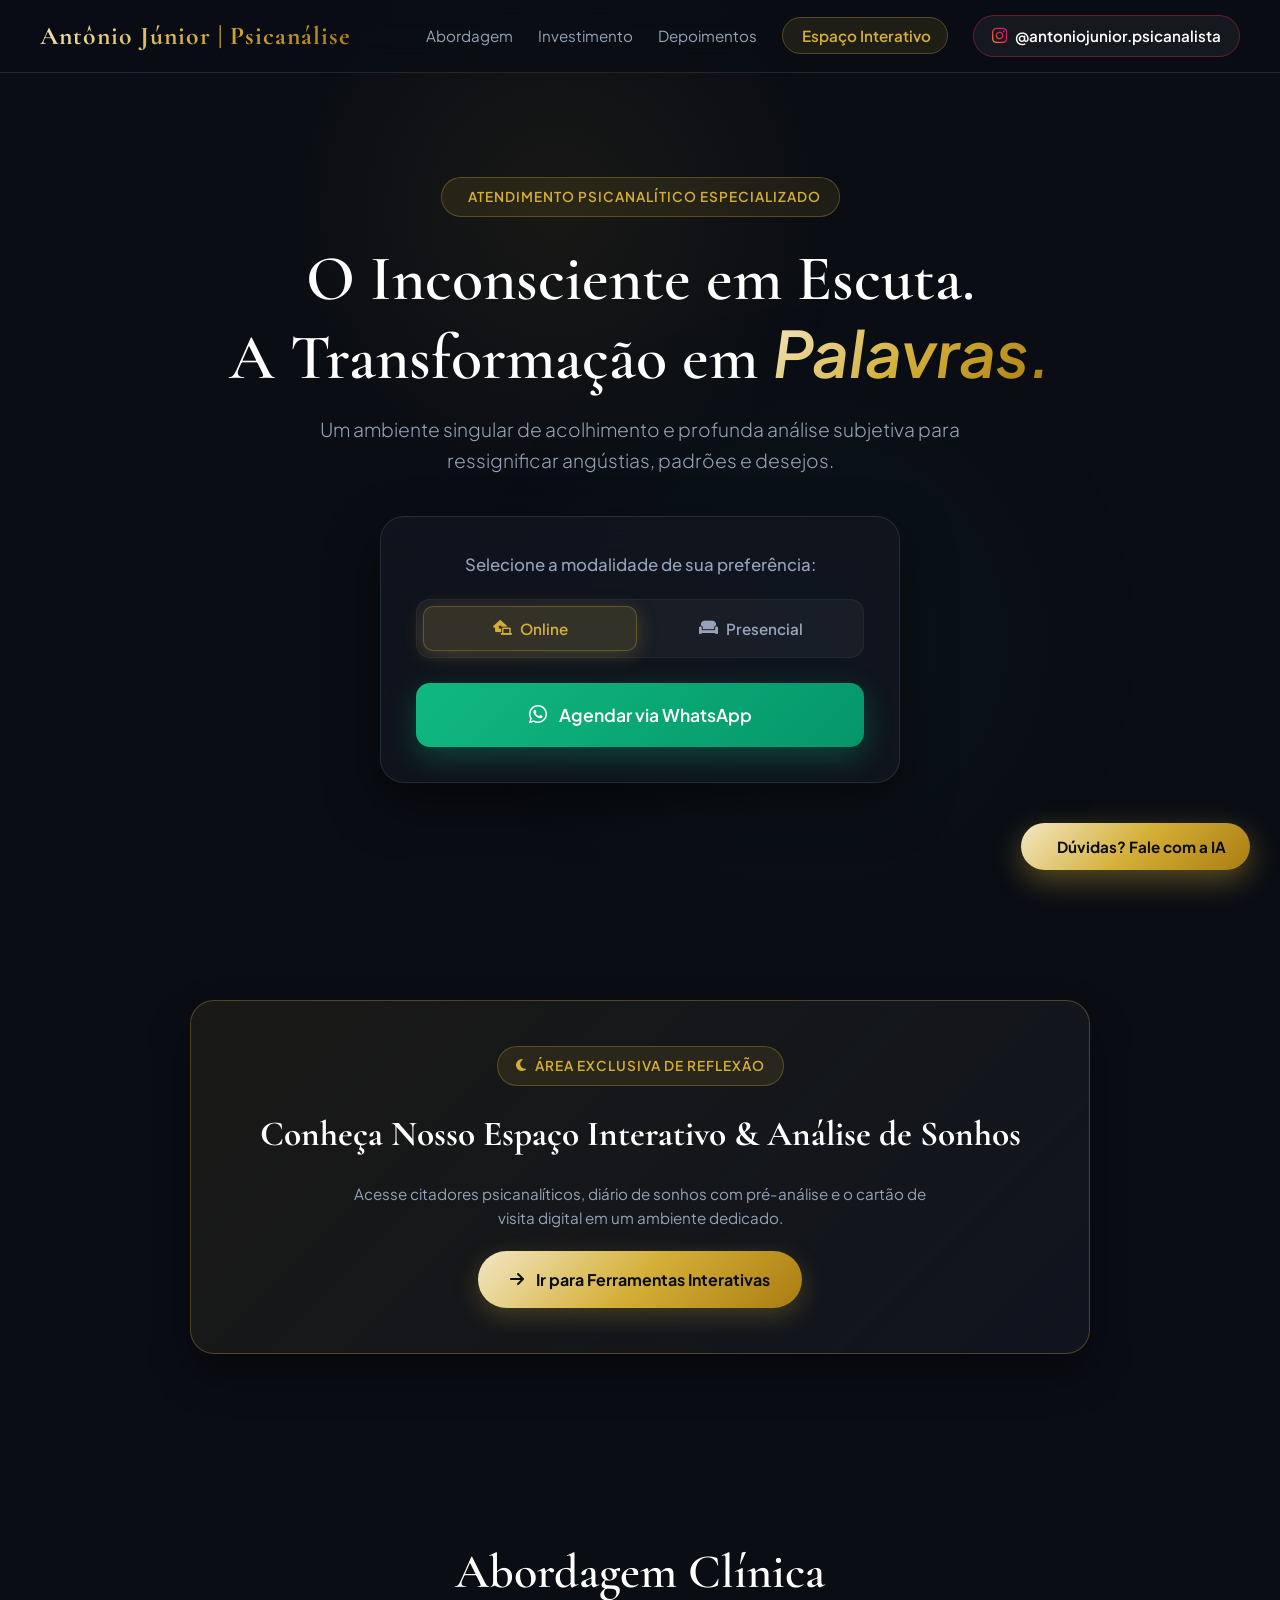
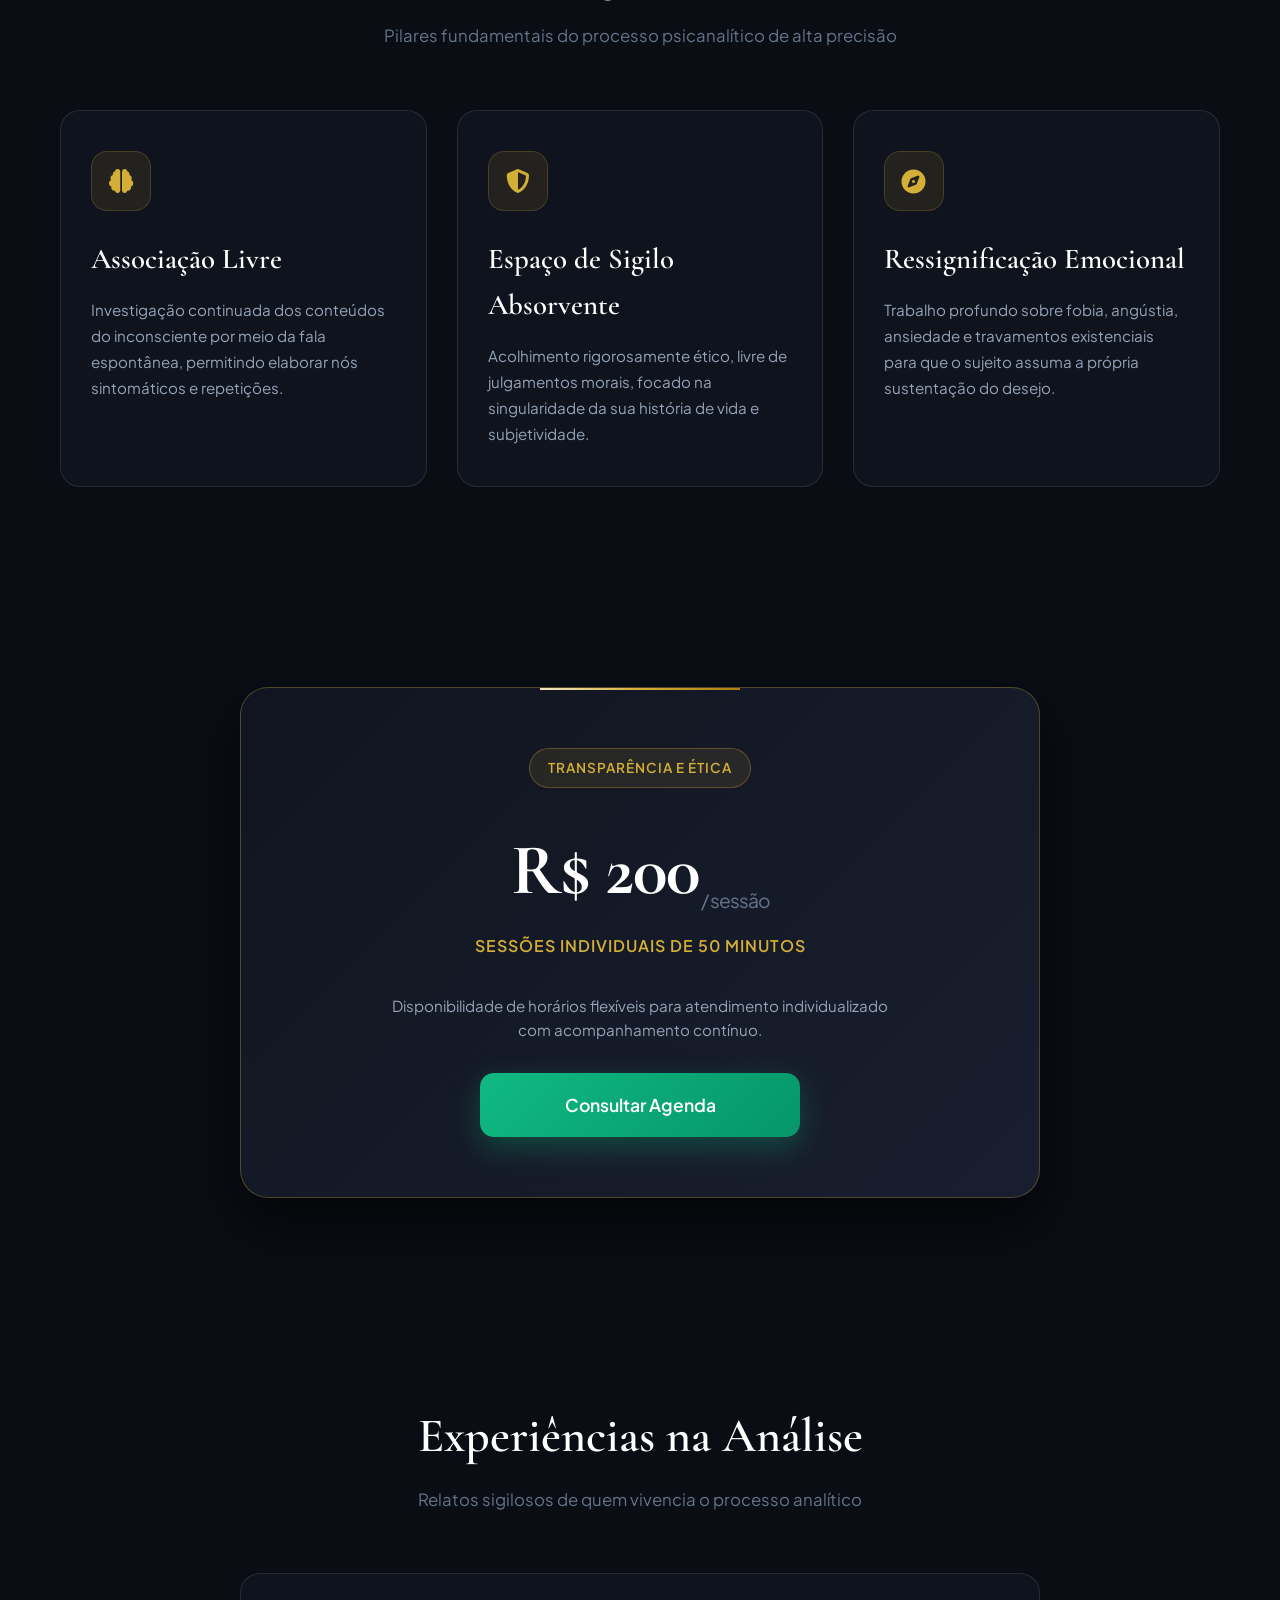
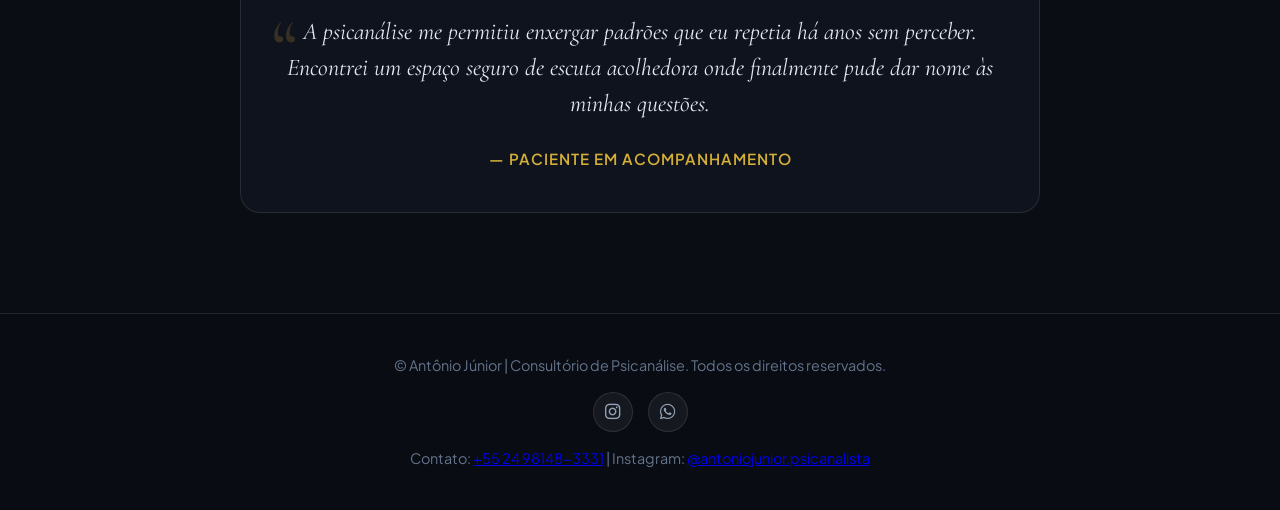
==== commit a51d0044: "Refactor navigation and add callout card section Removed the styled logo image and added a new butto" ====
--- a/index.html
+++ b/index.html
@@ -92,13 +92,6 @@
             text-decoration: none;
         }
 
-        /* Logo Estilizada */
-        .brand-logo-img {
-            height: 45px;
-            width: auto;
-            object-fit: contain;
-        }
-
         .brand-logo-text {
             font-family: 'Cormorant Garamond', serif;
             font-size: 1.6rem;
@@ -127,7 +120,22 @@
             color: var(--accent-gold);
         }
 
-        /* Botão Guia Instagram Nav */
+        .nav-page-btn {
+            background: rgba(212, 175, 55, 0.1);
+            border: 1px solid rgba(212, 175, 55, 0.3) !important;
+            color: var(--accent-gold) !important;
+            padding: 8px 16px;
+            border-radius: 50px;
+            font-weight: 600;
+            transition: all 0.3s ease !important;
+        }
+
+        .nav-page-btn:hover {
+            background: var(--accent-gold);
+            color: #0A0D14 !important;
+            box-shadow: 0 4px 15px var(--accent-gold-glow);
+        }
+
         .nav-instagram-btn {
             display: flex;
             align-items: center;
@@ -315,6 +323,42 @@
         .section-header p {
             color: var(--text-muted);
             font-size: 1.05rem;
+        }
+
+        /* Callout Card para a Segunda Página */
+        .tools-callout-card {
+            background: linear-gradient(135deg, rgba(212, 175, 55, 0.08) 0%, rgba(18, 22, 33, 0.85) 100%);
+            border: 1px solid rgba(212, 175, 55, 0.3);
+            border-radius: 24px;
+            padding: 45px 35px;
+            text-align: center;
+            max-width: 900px;
+            margin: 0 auto 60px;
+            box-shadow: 0 20px 40px rgba(0, 0, 0, 0.4);
+            display: flex;
+            flex-direction: column;
+            align-items: center;
+            gap: 20px;
+        }
+
+        .btn-page-secondary {
+            display: inline-flex;
+            align-items: center;
+            gap: 12px;
+            padding: 16px 32px;
+            border-radius: 50px;
+            background: var(--gradient-gold);
+            color: #0A0D14;
+            font-weight: 700;
+            font-size: 1rem;
+            text-decoration: none;
+            box-shadow: 0 8px 25px var(--accent-gold-glow);
+            transition: all 0.3s ease;
+        }
+
+        .btn-page-secondary:hover {
+            transform: translateY(-3px);
+            box-shadow: 0 12px 35px rgba(212, 175, 55, 0.5);
         }
 
         /* Pillars / Cards Grid */
@@ -726,17 +770,20 @@
 </head>
 <body>
 
-    <!-- TOP NAVIGATION COM LOGO E LINK INSTAGRAM -->
+    <!-- TOP NAVIGATION COM LOGO, LINK INSTAGRAM E BOTÃO DA SEGUNDA PÁGINA -->
     <nav>
         <a href="#" class="brand-container">
-            <!-- Caso tenha a imagem da logo, insira a URL/caminho no src abaixo -->
-            <!-- <img src="logo.png" alt="Antônio Júnior Psicanálise" class="brand-logo-img"> -->
             <span class="brand-logo-text">Antônio Júnior | Psicanálise</span>
         </a>
         <ul class="nav-links">
             <li><a href="#abordagem">Abordagem</a></li>
             <li><a href="#investimento">Investimento</a></li>
             <li><a href="#depoimentos">Depoimentos</a></li>
+            <li>
+                <a href="ferramentas.html" class="nav-page-btn">
+                    <i class="fas fa-sparkles"></i> Espaço Interativo
+                </a>
+            </li>
             <li>
                 <a href="https://www.instagram.com/antoniojunior.psicanalista" target="_blank" class="nav-instagram-btn">
                     <i class="fab fa-instagram"></i> @antoniojunior.psicanalista
@@ -779,6 +826,24 @@
         </div>
     </section>
 
+    <!-- SEÇÃO DE DESTAQUE DA SEGUNDA PÁGINA (FERRAMENTAS) -->
+    <section class="section-container" style="padding-bottom: 20px;">
+        <div class="tools-callout-card">
+            <div class="badge" style="margin-bottom: 0;">
+                <i class="fas fa-moon"></i> Área Exclusiva de Reflexão
+            </div>
+            <h2 style="font-family: 'Cormorant Garamond', serif; font-size: 2.2rem; color: #FFF;">
+                Conheça Nosso Espaço Interativo & Análise de Sonhos
+            </h2>
+            <p style="color: var(--text-secondary); max-width: 600px; font-size: 0.95rem;">
+                Acesse citadores psicanalíticos, diário de sonhos com pré-análise e o cartão de visita digital em um ambiente dedicado.
+            </p>
+            <a href="ferramentas.html" class="btn-page-secondary">
+                <i class="fas fa-arrow-right"></i> Ir para Ferramentas Interativas
+            </a>
+        </div>
+    </section>
+
     <!-- ABORDAGEM CLÍNICA -->
     <section class="section-container" id="abordagem">
         <div class="section-header">
@@ -966,18 +1031,14 @@
             }
 
             if (msg.includes('primeira') || msg.includes('funciona') || msg.includes('sessão') || msg.includes('sessao')) {
-                return `A primeira sessão serve como entrevista preliminar, onde você compartilha o que traz como angústia ou busca de autoconhecimento, e alinhamos o formato do acompanhamento.`;
+                return `A primeira sessão serve como entrevista preliminar, onde você compartilha o que traz como angústia ou busca de autoconhecimento em um ambiente livre de julgamentos.`;
             }
 
-            if (msg.includes('online') || msg.includes('presencial') || msg.includes('modalidade') || msg.includes('onde')) {
-                return `Oferecemos atendimento em duas modalidades:<br>• <strong>Online:</strong> Via videochamada individual segura.<br>• <strong>Presencial:</strong> Em consultório estruturado para acolhimento analítico.`;
+            if (msg.includes('online') || msg.includes('presencial') || msg.includes('modalidade')) {
+                return `O atendimento pode ser realizado tanto na modalidade <strong>Online</strong> (via videochamada segura) quanto <strong>Presencial</strong>. Selecione sua preferência no topo do site e clique em Agendar!`;
             }
 
-            if (msg.includes('agendar') || msg.includes('horário') || msg.includes('horario') || msg.includes('whatsapp') || msg.includes('contato')) {
-                return `Você pode agendar diretamente pelo WhatsApp <strong>+55 24 98148-3331</strong>.<br><br><a href="https://wa.me/5524981483331?text=Ol%C3%A1!%20Vim%20pelo%20site%20e%20gostaria%20de%20agendar%20um%20hor%C3%A1rio." target="_blank" style="color: var(--accent-emerald); font-weight: bold;">[ Abrir conversa no WhatsApp ]</a>`;
-            }
-
-            return `Compreendo sua dúvida. Para agendamentos ou informações adicionais, entre em contato no WhatsApp <a href="https://wa.me/5524981483331" target="_blank" style="color: var(--accent-gold); font-weight: bold;">+55 24 98148-3331</a> ou visite nosso Instagram <a href="https://www.instagram.com/antoniojunior.psicanalista" target="_blank" style="color: var(--accent-gold); font-weight: bold;">@antoniojunior.psicanalista</a>.`;
+            return `Obrigado pelo contato! Para informações detalhadas ou para agendar uma consulta, entre em contato diretamente pelo WhatsApp:<br><br><a href="https://wa.me/5524981483331" target="_blank" style="color: var(--accent-emerald); font-weight: bold;">+55 24 98148-3331</a>`;
         }
     </script>
 </body>
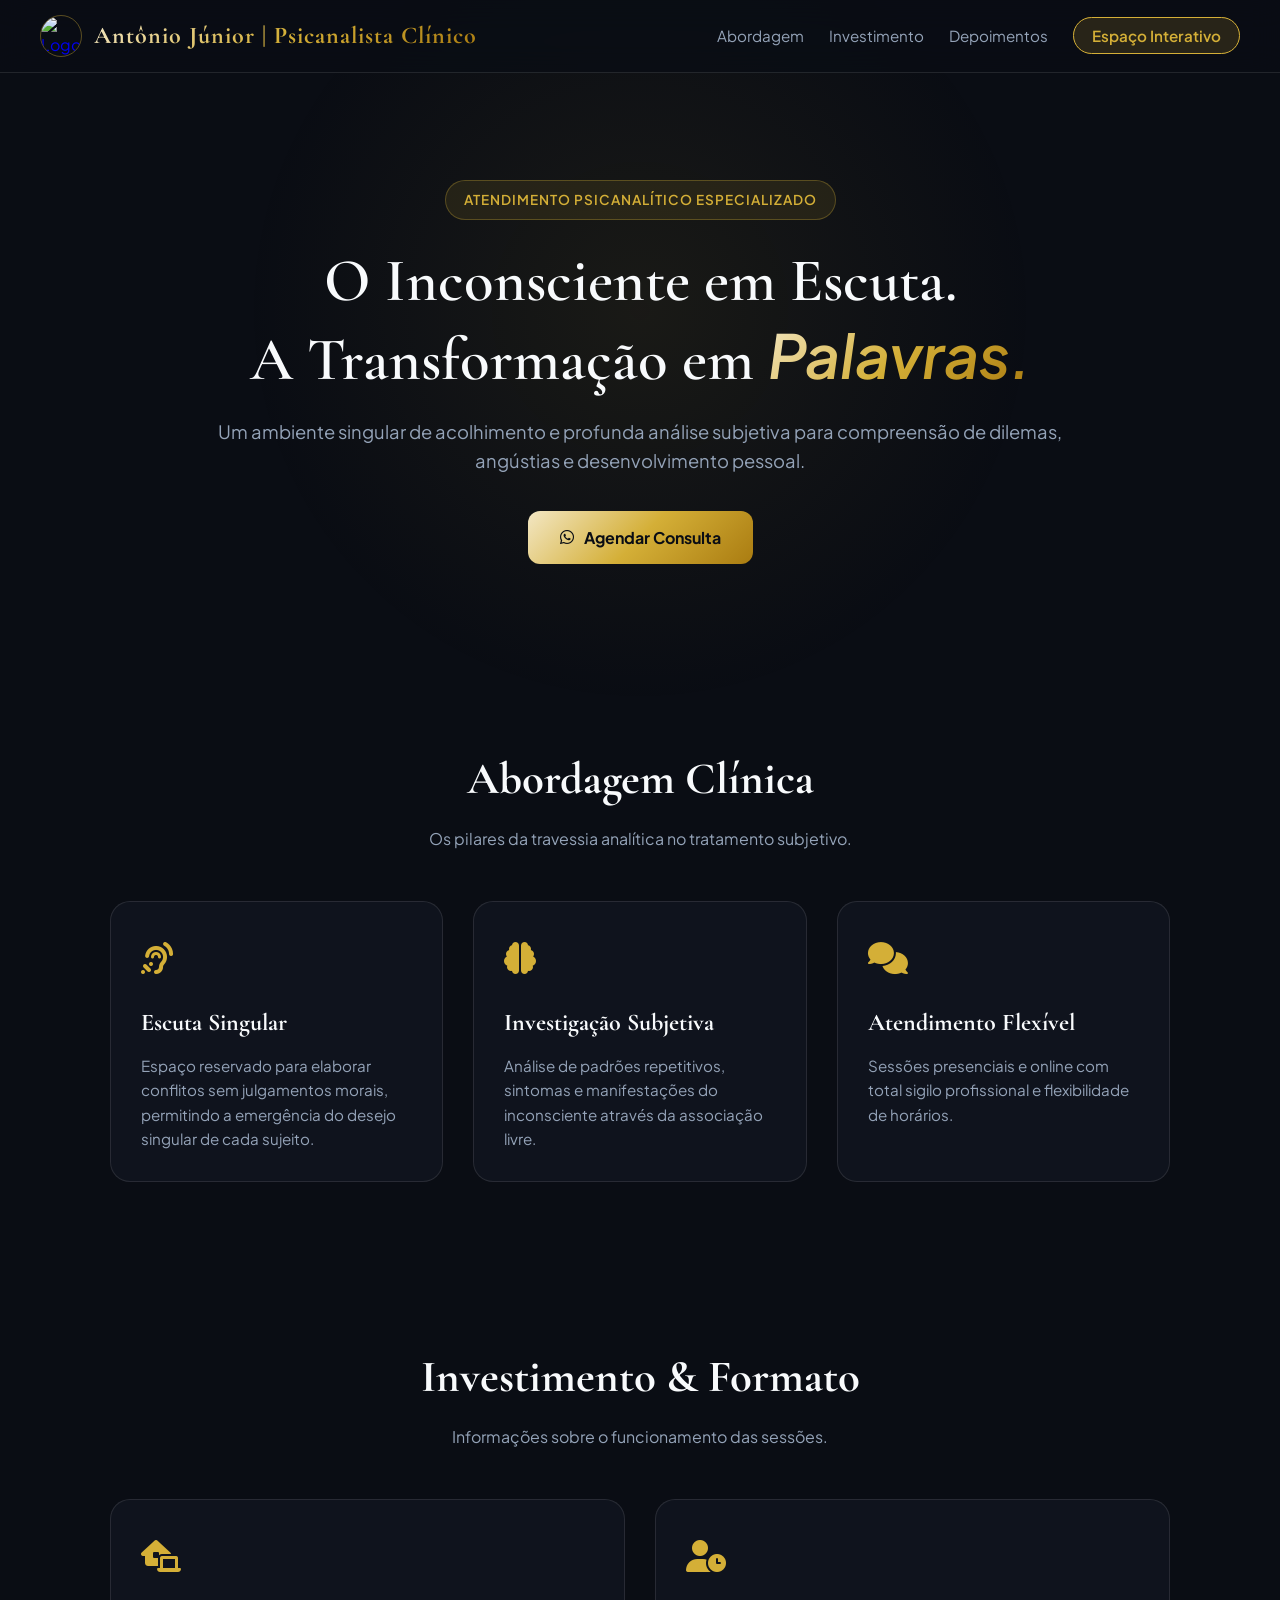
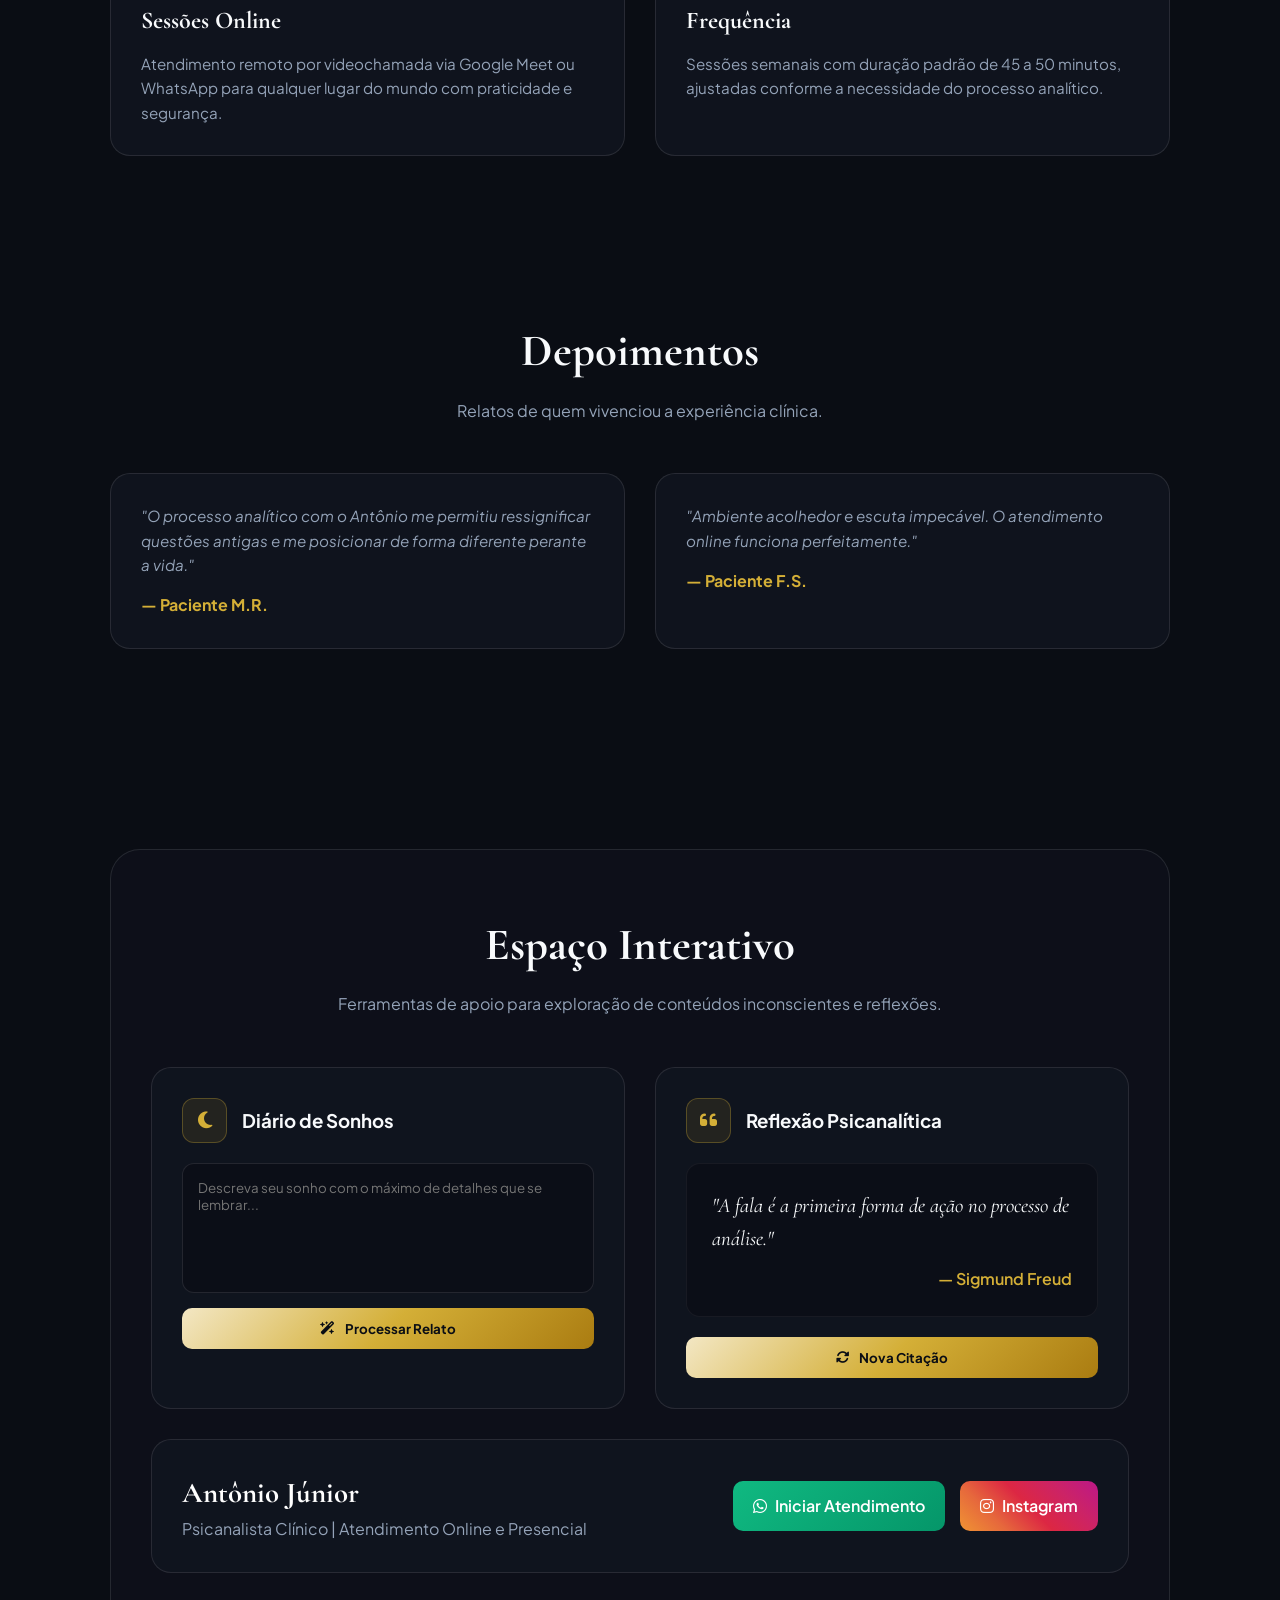
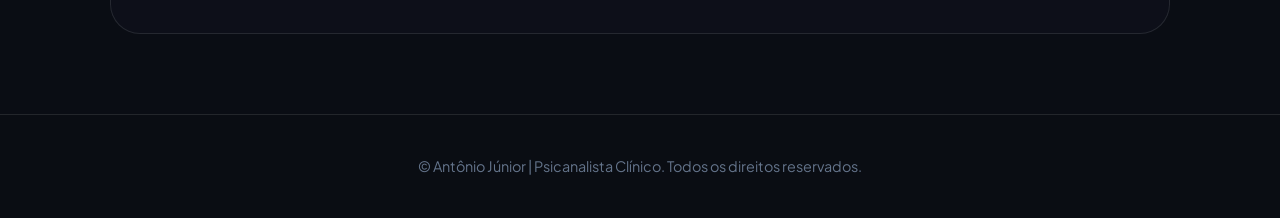
==== commit 2e58d433: "Update print statement from 'Hello' to 'Goodbye'" ====
--- a/index.html
+++ b/index.html
@@ -3,7 +3,7 @@
 <head>
     <meta charset="UTF-8">
     <meta name="viewport" content="width=device-width, initial-scale=1.0">
-    <title>Consultório de Psicanálise | Antônio Júnior</title>
+    <title>Antônio Júnior | Psicanalista Clínico</title>
     
     <!-- Google Fonts & Font Awesome Icons -->
     <link rel="preconnect" href="https://fonts.googleapis.com">
@@ -50,22 +50,11 @@
             content: '';
             position: fixed;
             top: -10%;
-            left: 20%;
-            width: 600px;
-            height: 600px;
-            background: radial-gradient(circle, rgba(212, 175, 55, 0.07) 0%, rgba(0, 0, 0, 0) 70%);
-            pointer-events: none;
-            z-index: 0;
-        }
-
-        body::after {
-            content: '';
-            position: fixed;
-            bottom: -10%;
-            right: 10%;
-            width: 700px;
-            height: 700px;
-            background: radial-gradient(circle, rgba(16, 185, 129, 0.05) 0%, rgba(0, 0, 0, 0) 70%);
+            left: 50%;
+            transform: translateX(-50%);
+            width: 800px;
+            height: 800px;
+            background: radial-gradient(circle, rgba(212, 175, 55, 0.08) 0%, rgba(0, 0, 0, 0) 70%);
             pointer-events: none;
             z-index: 0;
         }
@@ -92,9 +81,17 @@
             text-decoration: none;
         }
 
+        .brand-logo-img {
+            height: 42px;
+            width: 42px;
+            border-radius: 50%;
+            object-fit: cover;
+            border: 1px solid rgba(212, 175, 55, 0.4);
+        }
+
         .brand-logo-text {
             font-family: 'Cormorant Garamond', serif;
-            font-size: 1.6rem;
+            font-size: 1.5rem;
             font-weight: 700;
             letter-spacing: 1px;
             background: var(--gradient-gold);
@@ -120,61 +117,28 @@
             color: var(--accent-gold);
         }
 
-        .nav-page-btn {
-            background: rgba(212, 175, 55, 0.1);
-            border: 1px solid rgba(212, 175, 55, 0.3) !important;
+        .btn-space {
+            background: rgba(212, 175, 55, 0.15);
+            border: 1px solid var(--accent-gold) !important;
             color: var(--accent-gold) !important;
-            padding: 8px 16px;
+            padding: 8px 18px;
             border-radius: 50px;
             font-weight: 600;
-            transition: all 0.3s ease !important;
-        }
-
-        .nav-page-btn:hover {
-            background: var(--accent-gold);
+            transition: all 0.3s ease;
+        }
+
+        .btn-space:hover {
+            background: var(--accent-gold) !important;
             color: #0A0D14 !important;
-            box-shadow: 0 4px 15px var(--accent-gold-glow);
-        }
-
-        .nav-instagram-btn {
-            display: flex;
-            align-items: center;
-            gap: 8px;
-            padding: 8px 18px;
-            border-radius: 50px;
-            background: rgba(255, 255, 255, 0.05);
-            border: 1px solid rgba(220, 39, 67, 0.4);
-            color: #FFFFFF !important;
-            font-weight: 600;
-            transition: all 0.3s ease !important;
-        }
-
-        .nav-instagram-btn i {
-            background: var(--gradient-instagram);
-            -webkit-background-clip: text;
-            -webkit-text-fill-color: transparent;
-            font-size: 1.1rem;
-        }
-
-        .nav-instagram-btn:hover {
-            background: var(--gradient-instagram);
-            border-color: transparent;
-            box-shadow: 0 4px 15px rgba(220, 39, 67, 0.4);
-        }
-
-        .nav-instagram-btn:hover i {
-            -webkit-text-fill-color: #FFFFFF;
-        }
-
-        /* Hero / Tela Inicial Premium */
-        .hero-section {
-            min-height: 100vh;
-            padding: 140px 20px 80px;
-            display: flex;
-            flex-direction: column;
-            justify-content: center;
-            align-items: center;
+            box-shadow: 0 0 15px var(--accent-gold-glow);
+        }
+
+        /* Hero Section */
+        .hero {
+            padding: 180px 20px 100px;
             text-align: center;
+            max-width: 900px;
+            margin: 0 auto;
             position: relative;
             z-index: 1;
         }
@@ -195,850 +159,428 @@
             margin-bottom: 25px;
         }
 
-        .hero-title {
+        .hero h1 {
             font-family: 'Cormorant Garamond', serif;
-            font-size: 4rem;
+            font-size: 3.8rem;
             font-weight: 600;
-            line-height: 1.15;
-            max-width: 900px;
+            line-height: 1.2;
             margin-bottom: 20px;
-            color: #FFFFFF;
-        }
-
-        .hero-title span {
+        }
+
+        .hero h1 span {
+            font-style: italic;
             background: var(--gradient-gold);
             -webkit-background-clip: text;
             -webkit-text-fill-color: transparent;
-            font-style: italic;
-        }
-
-        .hero-subtitle {
-            font-size: 1.2rem;
+        }
+
+        .hero p {
             color: var(--text-secondary);
-            max-width: 650px;
-            margin-bottom: 40px;
-            font-weight: 300;
-        }
-
-        /* Selective Preference Control */
-        .preference-box {
-            background: var(--bg-card);
-            border: var(--glass-border);
-            backdrop-filter: blur(20px);
-            padding: 35px;
-            border-radius: 24px;
-            max-width: 520px;
-            width: 100%;
-            box-shadow: 0 20px 50px rgba(0, 0, 0, 0.5);
-            position: relative;
-        }
-
-        .preference-box h3 {
-            font-size: 1.05rem;
-            font-weight: 500;
-            color: var(--text-secondary);
-            margin-bottom: 20px;
-        }
-
-        .pref-toggle-container {
-            display: flex;
-            background: rgba(255, 255, 255, 0.04);
-            padding: 6px;
-            border-radius: 14px;
-            border: 1px solid rgba(255, 255, 255, 0.05);
-            margin-bottom: 25px;
-            gap: 8px;
-        }
-
-        .pref-toggle-btn {
-            flex: 1;
-            padding: 12px 18px;
-            border: none;
-            background: transparent;
-            color: var(--text-secondary);
-            border-radius: 10px;
-            font-weight: 600;
-            font-size: 0.95rem;
-            cursor: pointer;
-            transition: all 0.3s ease;
-            display: flex;
-            align-items: center;
-            justify-content: center;
-            gap: 8px;
-        }
-
-        .pref-toggle-btn.active {
-            background: rgba(212, 175, 55, 0.15);
-            color: var(--accent-gold);
-            border: 1px solid rgba(212, 175, 55, 0.3);
-            box-shadow: 0 4px 20px var(--accent-gold-glow);
-        }
-
-        .btn-whatsapp-primary {
-            display: flex;
-            align-items: center;
-            justify-content: center;
-            gap: 12px;
-            width: 100%;
-            padding: 18px;
-            border-radius: 14px;
-            background: var(--gradient-emerald);
-            color: #FFFFFF;
-            font-size: 1.1rem;
-            font-weight: 600;
+            font-size: 1.15rem;
+            margin-bottom: 35px;
+        }
+
+        .btn-cta {
+            background: var(--gradient-gold);
+            color: #0A0D14;
+            padding: 14px 32px;
+            border-radius: 12px;
+            font-weight: 700;
             text-decoration: none;
-            box-shadow: 0 10px 30px rgba(16, 185, 129, 0.3);
-            transition: all 0.3s ease;
-            border: none;
-            cursor: pointer;
-        }
-
-        .btn-whatsapp-primary:hover {
-            transform: translateY(-2px);
-            box-shadow: 0 15px 35px rgba(16, 185, 129, 0.45);
-        }
-
-        /* Section Layouts */
-        .section-container {
-            max-width: 1200px;
+            display: inline-flex;
+            align-items: center;
+            gap: 10px;
+            transition: transform 0.3s;
+        }
+
+        .btn-cta:hover {
+            transform: translateY(-3px);
+            box-shadow: 0 10px 25px var(--accent-gold-glow);
+        }
+
+        /* Content Sections */
+        section {
+            padding: 80px 20px;
+            max-width: 1100px;
             margin: 0 auto;
-            padding: 100px 20px;
             position: relative;
             z-index: 1;
         }
 
         .section-header {
             text-align: center;
-            margin-bottom: 60px;
+            margin-bottom: 50px;
         }
 
         .section-header h2 {
             font-family: 'Cormorant Garamond', serif;
-            font-size: 3rem;
-            font-weight: 600;
-            color: #FFFFFF;
-            margin-bottom: 12px;
+            font-size: 2.8rem;
+            margin-bottom: 10px;
         }
 
         .section-header p {
-            color: var(--text-muted);
-            font-size: 1.05rem;
-        }
-
-        /* Callout Card para a Segunda Página */
-        .tools-callout-card {
-            background: linear-gradient(135deg, rgba(212, 175, 55, 0.08) 0%, rgba(18, 22, 33, 0.85) 100%);
-            border: 1px solid rgba(212, 175, 55, 0.3);
-            border-radius: 24px;
-            padding: 45px 35px;
-            text-align: center;
-            max-width: 900px;
-            margin: 0 auto 60px;
-            box-shadow: 0 20px 40px rgba(0, 0, 0, 0.4);
-            display: flex;
-            flex-direction: column;
-            align-items: center;
-            gap: 20px;
-        }
-
-        .btn-page-secondary {
-            display: inline-flex;
-            align-items: center;
-            gap: 12px;
-            padding: 16px 32px;
-            border-radius: 50px;
-            background: var(--gradient-gold);
-            color: #0A0D14;
-            font-weight: 700;
-            font-size: 1rem;
-            text-decoration: none;
-            box-shadow: 0 8px 25px var(--accent-gold-glow);
-            transition: all 0.3s ease;
-        }
-
-        .btn-page-secondary:hover {
-            transform: translateY(-3px);
-            box-shadow: 0 12px 35px rgba(212, 175, 55, 0.5);
-        }
-
-        /* Pillars / Cards Grid */
-        .grid-3 {
+            color: var(--text-secondary);
+        }
+
+        .cards-grid {
             display: grid;
-            grid-template-columns: repeat(auto-fit, minmax(320px, 1fr));
+            grid-template-columns: repeat(auto-fit, minmax(300px, 1fr));
             gap: 30px;
         }
 
-        .feature-card {
-            background: var(--bg-card);
-            border: var(--glass-border);
-            padding: 40px 30px;
-            border-radius: 20px;
-            transition: all 0.4s cubic-bezier(0.16, 1, 0.3, 1);
-            position: relative;
-            overflow: hidden;
-        }
-
-        .feature-card:hover {
-            background: var(--bg-card-hover);
-            transform: translateY(-6px);
-            border-color: rgba(212, 175, 55, 0.3);
-        }
-
-        .icon-box {
-            width: 60px;
-            height: 60px;
-            border-radius: 16px;
-            background: rgba(212, 175, 55, 0.1);
-            border: 1px solid rgba(212, 175, 55, 0.2);
-            display: flex;
-            align-items: center;
-            justify-content: center;
-            font-size: 1.5rem;
-            color: var(--accent-gold);
-            margin-bottom: 25px;
-        }
-
-        .feature-card h3 {
-            font-family: 'Cormorant Garamond', serif;
-            font-size: 1.8rem;
-            font-weight: 600;
-            margin-bottom: 15px;
-            color: #FFFFFF;
-        }
-
-        .feature-card p {
-            color: var(--text-secondary);
-            font-size: 0.95rem;
-            line-height: 1.7;
-        }
-
-        /* Premium Investment / Fee Box */
-        .price-card {
-            background: linear-gradient(135deg, rgba(18, 22, 33, 0.95) 0%, rgba(26, 32, 48, 0.95) 100%);
-            border: 1px solid rgba(212, 175, 55, 0.3);
-            border-radius: 28px;
-            padding: 60px 40px;
-            text-align: center;
-            position: relative;
-            box-shadow: 0 25px 60px rgba(0, 0, 0, 0.6);
-            max-width: 800px;
-            margin: 0 auto;
-        }
-
-        .price-card::before {
-            content: '';
-            position: absolute;
-            top: 0;
-            left: 50%;
-            transform: translateX(-50%);
-            width: 200px;
-            height: 2px;
-            background: var(--gradient-gold);
-        }
-
-        .price-val {
-            font-family: 'Cormorant Garamond', serif;
-            font-size: 4.5rem;
-            font-weight: 700;
-            color: #FFFFFF;
-            margin: 15px 0 5px;
-            letter-spacing: -1px;
-        }
-
-        .price-val sub {
-            font-size: 1.2rem;
-            color: var(--text-muted);
-            font-family: 'Plus Jakarta Sans', sans-serif;
-            font-weight: 400;
-        }
-
-        .price-details {
-            color: var(--accent-gold);
-            font-size: 1rem;
-            letter-spacing: 1px;
-            text-transform: uppercase;
-            font-weight: 600;
-            margin-bottom: 35px;
-        }
-
-        /* Testimonials */
-        .testimonial-card {
+        .card {
             background: var(--bg-card);
             border: var(--glass-border);
             border-radius: 20px;
-            padding: 40px;
-            text-align: center;
-            max-width: 800px;
-            margin: 0 auto;
-            position: relative;
-        }
-
-        .quote-mark {
-            font-family: 'Cormorant Garamond', serif;
-            font-size: 5rem;
-            color: rgba(212, 175, 55, 0.2);
-            position: absolute;
-            top: 10px;
-            left: 30px;
-        }
-
-        .testimonial-text {
+            padding: 30px;
+            transition: all 0.3s ease;
+        }
+
+        .card:hover {
+            background: var(--bg-card-hover);
+            transform: translateY(-5px);
+        }
+
+        .card-icon {
+            font-size: 2rem;
+            color: var(--accent-gold);
+            margin-bottom: 20px;
+        }
+
+        .card h3 {
             font-family: 'Cormorant Garamond', serif;
             font-size: 1.5rem;
-            font-style: italic;
-            color: #E2E8F0;
-            margin-bottom: 25px;
-            line-height: 1.5;
-        }
-
-        .client-name {
+            margin-bottom: 12px;
+        }
+
+        .card p {
+            color: var(--text-secondary);
+            font-size: 0.95rem;
+        }
+
+        /* Seção Interativa */
+        .interactive-section {
+            background: rgba(18, 22, 33, 0.4);
+            border-radius: 30px;
+            border: var(--glass-border);
+            padding: 60px 40px;
+            margin-top: 40px;
+        }
+
+        .tools-grid {
+            display: grid;
+            grid-template-columns: 1fr 1fr;
+            gap: 30px;
+        }
+
+        .tool-card {
+            background: var(--bg-card);
+            border: var(--glass-border);
+            border-radius: 20px;
+            padding: 30px;
+            display: flex;
+            flex-direction: column;
+        }
+
+        .tool-card.full-width {
+            grid-column: 1 / -1;
+        }
+
+        .tool-card-header {
+            display: flex;
+            align-items: center;
+            gap: 15px;
+            margin-bottom: 20px;
+        }
+
+        .tool-icon {
+            width: 45px;
+            height: 45px;
+            border-radius: 12px;
+            background: rgba(212, 175, 55, 0.1);
+            border: 1px solid rgba(212, 175, 55, 0.3);
+            display: flex;
+            align-items: center;
+            justify-content: center;
+            font-size: 1.2rem;
             color: var(--accent-gold);
-            font-weight: 600;
-            font-size: 0.95rem;
-            letter-spacing: 1px;
-        }
-
-        /* --- INTERACTIVE AI CHATBOT --- */
-        .ai-fab {
-            position: fixed;
-            bottom: 30px;
-            right: 30px;
+        }
+
+        .dream-textarea {
+            width: 100%;
+            height: 130px;
+            background: rgba(10, 13, 20, 0.6);
+            border: 1px solid rgba(255, 255, 255, 0.1);
+            border-radius: 12px;
+            padding: 15px;
+            color: #FFF;
+            margin-bottom: 15px;
+            outline: none;
+            resize: none;
+        }
+
+        .btn-gold {
             background: var(--gradient-gold);
             color: #0A0D14;
-            padding: 14px 24px;
-            border-radius: 50px;
-            display: flex;
-            align-items: center;
-            gap: 12px;
+            border: none;
+            padding: 12px 20px;
+            border-radius: 10px;
             font-weight: 700;
-            font-size: 0.95rem;
-            box-shadow: 0 10px 30px rgba(212, 175, 55, 0.4);
             cursor: pointer;
-            z-index: 99;
-            transition: all 0.3s ease;
-            border: none;
-        }
-
-        .ai-fab:hover {
-            transform: scale(1.05);
-            box-shadow: 0 15px 40px rgba(212, 175, 55, 0.6);
-        }
-
-        .chat-modal {
-            position: fixed;
-            bottom: 100px;
-            right: 30px;
-            width: 380px;
-            height: 520px;
-            background: #0E121B;
-            border: 1px solid rgba(212, 175, 55, 0.3);
-            border-radius: 24px;
-            box-shadow: 0 25px 60px rgba(0,0,0,0.8);
+            display: inline-flex;
+            align-items: center;
+            justify-content: center;
+            gap: 10px;
+        }
+
+        .dream-result-box {
+            margin-top: 20px;
+            padding: 15px;
+            background: rgba(212, 175, 55, 0.05);
+            border: 1px dashed rgba(212, 175, 55, 0.3);
+            border-radius: 12px;
+            display: none;
+        }
+
+        .quote-display {
+            background: rgba(10, 13, 20, 0.6);
+            border: 1px solid rgba(255, 255, 255, 0.05);
+            border-radius: 14px;
+            padding: 25px;
+            min-height: 150px;
+            margin-bottom: 20px;
             display: flex;
             flex-direction: column;
-            overflow: hidden;
-            z-index: 100;
-            opacity: 0;
-            transform: translateY(20px) scale(0.95);
-            pointer-events: none;
-            transition: all 0.3s cubic-bezier(0.16, 1, 0.3, 1);
-        }
-
-        .chat-modal.active {
-            opacity: 1;
-            transform: translateY(0) scale(1);
-            pointer-events: all;
-        }
-
-        .chat-header {
-            background: rgba(18, 22, 33, 0.95);
-            padding: 18px 20px;
-            border-bottom: var(--glass-border);
-            display: flex;
+            justify-content: center;
+        }
+
+        .quote-content {
+            font-family: 'Cormorant Garamond', serif;
+            font-size: 1.3rem;
+            font-style: italic;
+            margin-bottom: 10px;
+        }
+
+        .vcard-container {
+            display: flex;
+            align-items: center;
             justify-content: space-between;
-            align-items: center;
-        }
-
-        .chat-bot-info {
-            display: flex;
-            align-items: center;
-            gap: 12px;
-        }
-
-        .avatar {
-            width: 38px;
-            height: 38px;
-            border-radius: 50%;
-            background: var(--gradient-gold);
-            display: flex;
-            align-items: center;
-            justify-content: center;
-            color: #000;
-            font-size: 1.1rem;
-        }
-
-        .chat-title h4 {
-            font-size: 0.95rem;
+            flex-wrap: wrap;
+            gap: 20px;
+        }
+
+        .btn-wa {
+            background: var(--gradient-emerald);
             color: #FFF;
-        }
-
-        .status {
-            font-size: 0.75rem;
-            color: var(--accent-emerald);
-            display: flex;
-            align-items: center;
-            gap: 4px;
-        }
-
-        .status-dot {
-            width: 6px;
-            height: 6px;
-            background: var(--accent-emerald);
-            border-radius: 50%;
-        }
-
-        .close-chat {
-            background: transparent;
-            border: none;
-            color: var(--text-muted);
-            font-size: 1.2rem;
-            cursor: pointer;
-            transition: color 0.2s;
-        }
-
-        .close-chat:hover {
+            padding: 12px 20px;
+            border-radius: 10px;
+            text-decoration: none;
+            font-weight: 600;
+            display: inline-flex;
+            align-items: center;
+            gap: 8px;
+        }
+
+        .btn-insta {
+            background: var(--gradient-instagram);
             color: #FFF;
-        }
-
-        .chat-body {
-            flex: 1;
-            padding: 20px;
-            overflow-y: auto;
-            display: flex;
-            flex-direction: column;
-            gap: 14px;
-            background: rgba(10, 13, 20, 0.6);
-        }
-
-        .msg {
-            max-width: 85%;
-            padding: 12px 16px;
-            border-radius: 16px;
-            font-size: 0.88rem;
-            line-height: 1.5;
-        }
-
-        .msg.bot {
-            background: rgba(255, 255, 255, 0.06);
-            color: var(--text-primary);
-            border-bottom-left-radius: 4px;
-            align-self: flex-start;
-            border: 1px solid rgba(255, 255, 255, 0.05);
-        }
-
-        .msg.user {
-            background: var(--gradient-gold);
-            color: #0A0D14;
-            font-weight: 500;
-            border-bottom-right-radius: 4px;
-            align-self: flex-end;
-        }
-
-        .quick-prompts {
-            display: flex;
-            flex-wrap: wrap;
-            gap: 6px;
-            margin-top: 8px;
-        }
-
-        .prompt-pill {
-            background: rgba(212, 175, 55, 0.1);
-            border: 1px solid rgba(212, 175, 55, 0.25);
-            color: var(--accent-gold);
-            font-size: 0.75rem;
-            padding: 6px 12px;
-            border-radius: 20px;
-            cursor: pointer;
-            transition: all 0.2s;
-        }
-
-        .prompt-pill:hover {
-            background: rgba(212, 175, 55, 0.2);
-            border-color: var(--accent-gold);
-        }
-
-        .chat-footer {
-            padding: 14px;
-            background: rgba(18, 22, 33, 0.95);
-            border-top: var(--glass-border);
-            display: flex;
-            gap: 10px;
-        }
-
-        .chat-input {
-            flex: 1;
-            background: rgba(255, 255, 255, 0.05);
-            border: 1px solid rgba(255, 255, 255, 0.1);
-            border-radius: 12px;
-            padding: 10px 14px;
-            color: #FFF;
-            font-size: 0.88rem;
-            outline: none;
-        }
-
-        .chat-input:focus {
-            border-color: var(--accent-gold);
-        }
-
-        .send-btn {
-            background: var(--gradient-gold);
-            border: none;
-            width: 38px;
-            height: 38px;
+            padding: 12px 20px;
             border-radius: 10px;
-            color: #000;
-            cursor: pointer;
-            display: flex;
-            align-items: center;
-            justify-content: center;
-            font-size: 0.9rem;
-            transition: transform 0.2s;
-        }
-
-        .send-btn:hover {
-            transform: scale(1.05);
-        }
-
-        /* Footer Social Links */
+            text-decoration: none;
+            font-weight: 600;
+            display: inline-flex;
+            align-items: center;
+            gap: 8px;
+        }
+
+        /* Footer */
         footer {
             border-top: var(--glass-border);
             padding: 40px 20px;
             text-align: center;
             color: var(--text-muted);
             font-size: 0.9rem;
-            background: rgba(10, 13, 20, 0.9);
-            position: relative;
-            z-index: 1;
-        }
-
-        .footer-socials {
-            display: flex;
-            justify-content: center;
-            gap: 15px;
-            margin: 15px 0;
-        }
-
-        .footer-socials a {
-            width: 40px;
-            height: 40px;
-            border-radius: 50%;
-            background: rgba(255, 255, 255, 0.05);
-            border: var(--glass-border);
-            display: flex;
-            align-items: center;
-            justify-content: center;
-            color: var(--text-secondary);
-            font-size: 1.1rem;
-            transition: all 0.3s ease;
-            text-decoration: none;
-        }
-
-        .footer-socials a:hover {
-            color: #FFFFFF;
-            background: var(--gradient-instagram);
-            transform: translateY(-3px);
-        }
-
-        /* Responsive Mobile Adjustments */
-        @media (max-width: 768px) {
-            .hero-title {
-                font-size: 2.8rem;
-            }
-            nav {
-                padding: 15px 20px;
-            }
-            .nav-links {
-                display: none;
-            }
-            .chat-modal {
-                width: calc(100vw - 40px);
-                right: 20px;
-                bottom: 90px;
-            }
+            background: rgba(10, 13, 20, 0.95);
+        }
+
+        @media (max-width: 850px) {
+            .hero h1 { font-size: 2.6rem; }
+            .nav-links { display: none; }
+            .tools-grid { grid-template-columns: 1fr; }
+            .interactive-section { padding: 30px 15px; }
         }
     </style>
 </head>
 <body>
 
-    <!-- TOP NAVIGATION COM LOGO, LINK INSTAGRAM E BOTÃO DA SEGUNDA PÁGINA -->
+    <!-- NAV -->
     <nav>
-        <a href="#" class="brand-container">
-            <span class="brand-logo-text">Antônio Júnior | Psicanálise</span>
+        <a href="index.html" class="brand-container">
+            <img src="logo.png" alt="Logo Antônio Júnior" class="brand-logo-img">
+            <span class="brand-logo-text">Antônio Júnior | Psicanalista Clínico</span>
         </a>
         <ul class="nav-links">
             <li><a href="#abordagem">Abordagem</a></li>
             <li><a href="#investimento">Investimento</a></li>
             <li><a href="#depoimentos">Depoimentos</a></li>
-            <li>
-                <a href="ferramentas.html" class="nav-page-btn">
-                    <i class="fas fa-sparkles"></i> Espaço Interativo
-                </a>
-            </li>
-            <li>
-                <a href="https://www.instagram.com/antoniojunior.psicanalista" target="_blank" class="nav-instagram-btn">
-                    <i class="fab fa-instagram"></i> @antoniojunior.psicanalista
-                </a>
-            </li>
+            <li><a href="#interativo" class="btn-space">Espaço Interativo</a></li>
         </ul>
     </nav>
 
-    <!-- HERO SECTION (TELA INICIAL DE PREFERÊNCIAS) -->
-    <section class="hero-section">
-        <div class="badge">
-            <i class="fas fa-sparkles"></i> Atendimento Psicanalítico Especializado
-        </div>
-        
-        <h1 class="hero-title">
-            O Inconsciente em Escuta.<br>
-            A Transformação em <span>Palavras.</span>
-        </h1>
-        
-        <p class="hero-subtitle">
-            Um ambiente singular de acolhimento e profunda análise subjetiva para ressignificar angústias, padrões e desejos.
-        </p>
-
-        <!-- PREFERENCE BOX -->
-        <div class="preference-box">
-            <h3>Selecione a modalidade de sua preferência:</h3>
-            
-            <div class="pref-toggle-container">
-                <button class="pref-toggle-btn active" id="btn-online" onclick="setPreference('Online')">
-                    <i class="fas fa-laptop-house"></i> Online
-                </button>
-                <button class="pref-toggle-btn" id="btn-presencial" onclick="setPreference('Presencial')">
-                    <i class="fas fa-couch"></i> Presencial
-                </button>
-            </div>
-
-            <a id="btn-wa-dynamic" href="https://wa.me/5524981483331?text=Ol%C3%A1!%20Gostaria%20de%20agendar%20uma%20consulta%20de%20Psican%C3%A1lise%20(Atendimento%20Online)." target="_blank" class="btn-whatsapp-primary">
-                <i class="fab fa-whatsapp" style="font-size: 1.3rem;"></i> Agendar via WhatsApp
-            </a>
-        </div>
+    <!-- HERO SECTION -->
+    <section class="hero">
+        <div class="badge">Atendimento Psicanalítico Especializado</div>
+        <h1>O Inconsciente em Escuta.<br>A Transformação em <span>Palavras.</span></h1>
+        <p>Um ambiente singular de acolhimento e profunda análise subjetiva para compreensão de dilemas, angústias e desenvolvimento pessoal.</p>
+        <a href="https://wa.me/5524981483331?text=Ol%C3%A1!%20Gostaria%20de%20agendar%20uma%20consulta." target="_blank" class="btn-cta">
+            <i class="fab fa-whatsapp"></i> Agendar Consulta
+        </a>
     </section>
 
-    <!-- SEÇÃO DE DESTAQUE DA SEGUNDA PÁGINA (FERRAMENTAS) -->
-    <section class="section-container" style="padding-bottom: 20px;">
-        <div class="tools-callout-card">
-            <div class="badge" style="margin-bottom: 0;">
-                <i class="fas fa-moon"></i> Área Exclusiva de Reflexão
-            </div>
-            <h2 style="font-family: 'Cormorant Garamond', serif; font-size: 2.2rem; color: #FFF;">
-                Conheça Nosso Espaço Interativo & Análise de Sonhos
-            </h2>
-            <p style="color: var(--text-secondary); max-width: 600px; font-size: 0.95rem;">
-                Acesse citadores psicanalíticos, diário de sonhos com pré-análise e o cartão de visita digital em um ambiente dedicado.
-            </p>
-            <a href="ferramentas.html" class="btn-page-secondary">
-                <i class="fas fa-arrow-right"></i> Ir para Ferramentas Interativas
-            </a>
-        </div>
-    </section>
-
-    <!-- ABORDAGEM CLÍNICA -->
-    <section class="section-container" id="abordagem">
+    <!-- ABORDAGEM -->
+    <section id="abordagem">
         <div class="section-header">
             <h2>Abordagem Clínica</h2>
-            <p>Pilares fundamentais do processo psicanalítico de alta precisão</p>
-        </div>
-
-        <div class="grid-3">
-            <div class="feature-card">
-                <div class="icon-box">
-                    <i class="fas fa-brain"></i>
+            <p>Os pilares da travessia analítica no tratamento subjetivo.</p>
+        </div>
+        <div class="cards-grid">
+            <div class="card">
+                <div class="card-icon"><i class="fas fa-ear-listen"></i></div>
+                <h3>Escuta Singular</h3>
+                <p>Espaço reservado para elaborar conflitos sem julgamentos morais, permitindo a emergência do desejo singular de cada sujeito.</p>
+            </div>
+            <div class="card">
+                <div class="card-icon"><i class="fas fa-brain"></i></div>
+                <h3>Investigação Subjetiva</h3>
+                <p>Análise de padrões repetitivos, sintomas e manifestações do inconsciente através da associação livre.</p>
+            </div>
+            <div class="card">
+                <div class="card-icon"><i class="fas fa-comments"></i></div>
+                <h3>Atendimento Flexível</h3>
+                <p>Sessões presenciais e online com total sigilo profissional e flexibilidade de horários.</p>
+            </div>
+        </div>
+    </section>
+
+    <!-- INVESTIMENTO -->
+    <section id="investimento">
+        <div class="section-header">
+            <h2>Investimento & Formato</h2>
+            <p>Informações sobre o funcionamento das sessões.</p>
+        </div>
+        <div class="cards-grid">
+            <div class="card">
+                <div class="card-icon"><i class="fas fa-laptop-house"></i></div>
+                <h3>Sessões Online</h3>
+                <p>Atendimento remoto por videochamada via Google Meet ou WhatsApp para qualquer lugar do mundo com praticidade e segurança.</p>
+            </div>
+            <div class="card">
+                <div class="card-icon"><i class="fas fa-user-clock"></i></div>
+                <h3>Frequência</h3>
+                <p>Sessões semanais com duração padrão de 45 a 50 minutos, ajustadas conforme a necessidade do processo analítico.</p>
+            </div>
+        </div>
+    </section>
+
+    <!-- DEPOIMENTOS -->
+    <section id="depoimentos">
+        <div class="section-header">
+            <h2>Depoimentos</h2>
+            <p>Relatos de quem vivenciou a experiência clínica.</p>
+        </div>
+        <div class="cards-grid">
+            <div class="card">
+                <p style="font-style: italic; margin-bottom: 15px;">"O processo analítico com o Antônio me permitiu ressignificar questões antigas e me posicionar de forma diferente perante a vida."</p>
+                <h4 style="color: var(--accent-gold);">— Paciente M.R.</h4>
+            </div>
+            <div class="card">
+                <p style="font-style: italic; margin-bottom: 15px;">"Ambiente acolhedor e escuta impecável. O atendimento online funciona perfeitamente."</p>
+                <h4 style="color: var(--accent-gold);">— Paciente F.S.</h4>
+            </div>
+        </div>
+    </section>
+
+    <!-- ESPAÇO INTERATIVO -->
+    <section id="interativo">
+        <div class="interactive-section">
+            <div class="section-header">
+                <h2>Espaço Interativo</h2>
+                <p>Ferramentas de apoio para exploração de conteúdos inconscientes e reflexões.</p>
+            </div>
+
+            <div class="tools-grid">
+                <!-- DIÁRIO DE SONHOS -->
+                <div class="tool-card">
+                    <div class="tool-card-header">
+                        <div class="tool-icon"><i class="fas fa-moon"></i></div>
+                        <h3>Diário de Sonhos</h3>
+                    </div>
+                    <textarea id="dreamInput" class="dream-textarea" placeholder="Descreva seu sonho com o máximo de detalhes que se lembrar..."></textarea>
+                    <button class="btn-gold" onclick="analisarSonho()"><i class="fas fa-wand-magic-sparkles"></i> Processar Relato</button>
+                    <div id="dreamResult" class="dream-result-box">
+                        <h4 style="color: var(--accent-gold); margin-bottom: 5px;">Apontamento Analítico:</h4>
+                        <p id="dreamTextResult" style="color: var(--text-secondary); font-size: 0.9rem; margin-bottom: 10px;"></p>
+                        <a id="btnSendDreamWA" href="#" target="_blank" class="btn-wa" style="width: 100%; justify-content: center; font-size: 0.85rem;"><i class="fab fa-whatsapp"></i> Enviar este relato para o Psicanalista</a>
+                    </div>
                 </div>
-                <h3>Associação Livre</h3>
-                <p>Investigação continuada dos conteúdos do inconsciente por meio da fala espontânea, permitindo elaborar nós sintomáticos e repetições.</p>
-            </div>
-
-            <div class="feature-card">
-                <div class="icon-box">
-                    <i class="fas fa-shield-halved"></i>
+
+                <!-- CITADOR PSICANALÍTICO -->
+                <div class="tool-card">
+                    <div class="tool-card-header">
+                        <div class="tool-icon"><i class="fas fa-quote-left"></i></div>
+                        <h3>Reflexão Psicanalítica</h3>
+                    </div>
+                    <div class="quote-display">
+                        <p class="quote-content" id="quoteText">"A fala é a primeira forma de ação no processo de análise."</p>
+                        <p style="color: var(--accent-gold); text-align: right; font-weight: 600;" id="quoteAuthor">— Sigmund Freud</p>
+                    </div>
+                    <button class="btn-gold" onclick="novaCitacao()"><i class="fas fa-rotate"></i> Nova Citação</button>
                 </div>
-                <h3>Espaço de Sigilo Absorvente</h3>
-                <p>Acolhimento rigorosamente ético, livre de julgamentos morais, focado na singularidade da sua história de vida e subjetividade.</p>
-            </div>
-
-            <div class="feature-card">
-                <div class="icon-box">
-                    <i class="fas fa-compass"></i>
+
+                <!-- CARTÃO DIGITAL -->
+                <div class="tool-card full-width">
+                    <div class="vcard-container">
+                        <div>
+                            <h4 style="font-family: 'Cormorant Garamond', serif; font-size: 1.8rem; color: #FFF;">Antônio Júnior</h4>
+                            <p style="color: var(--text-secondary);">Psicanalista Clínico | Atendimento Online e Presencial</p>
+                        </div>
+                        <div style="display: flex; gap: 15px; flex-wrap: wrap;">
+                            <a href="https://wa.me/5524981483331?text=Ol%C3%A1!%20Gostaria%20de%20iniciar%20uma%20an%C3%A1lise." target="_blank" class="btn-wa"><i class="fab fa-whatsapp"></i> Iniciar Atendimento</a>
+                            <a href="https://www.instagram.com/antoniojunior.psicanalista" target="_blank" class="btn-insta"><i class="fab fa-instagram"></i> Instagram</a>
+                        </div>
+                    </div>
                 </div>
-                <h3>Ressignificação Emocional</h3>
-                <p>Trabalho profundo sobre fobia, angústia, ansiedade e travamentos existenciais para que o sujeito assuma a própria sustentação do desejo.</p>
             </div>
         </div>
     </section>
-
-    <!-- INVESTIMENTO E SESSÃO -->
-    <section class="section-container" id="investimento">
-        <div class="price-card">
-            <div class="badge" style="margin-bottom: 10px;">Transparência e Ética</div>
-            <div class="price-val">R$ 200<sub> / sessão</sub></div>
-            <div class="price-details">Sessões Individuais de 50 minutos</div>
-            <p style="color: var(--text-secondary); max-width: 500px; margin: 0 auto 30px; font-size: 0.95rem;">
-                Disponibilidade de horários flexíveis para atendimento individualizado com acompanhamento contínuo.
-            </p>
-            <a href="https://wa.me/5524981483331?text=Ol%C3%A1!%20Gostaria%20de%20verificar%20hor%C3%A1rios%20dispon%C3%ADveis%20para%20psican%C3%A1lise." target="_blank" class="btn-whatsapp-primary" style="max-width: 320px; margin: 0 auto;">
-                Consultar Agenda
-            </a>
-        </div>
-    </section>
-
-    <!-- DEPOIMENTOS -->
-    <section class="section-container" id="depoimentos">
-        <div class="section-header">
-            <h2>Experiências na Análise</h2>
-            <p>Relatos sigilosos de quem vivencia o processo analítico</p>
-        </div>
-
-        <div class="testimonial-card">
-            <div class="quote-mark">“</div>
-            <p class="testimonial-text">
-                A psicanálise me permitiu enxergar padrões que eu repetia há anos sem perceber. Encontrei um espaço seguro de escuta acolhedora onde finalmente pude dar nome às minhas questões.
-            </p>
-            <div class="client-name">— PACIENTE EM ACOMPANHAMENTO</div>
-        </div>
-    </section>
-
-    <!-- ASSISTENTE IA FLUTUANTE -->
-    <button class="ai-fab" onclick="toggleChat()">
-        <i class="fas fa-sparkles"></i> Dúvidas? Fale com a IA
-    </button>
-
-    <div class="chat-modal" id="chatModal">
-        <div class="chat-header">
-            <div class="chat-bot-info">
-                <div class="avatar"><i class="fas fa-robot"></i></div>
-                <div class="chat-title">
-                    <h4>Assistente Psicanalítico</h4>
-                    <div class="status"><span class="status-dot"></span> Online</div>
-                </div>
-            </div>
-            <button class="close-chat" onclick="toggleChat()"><i class="fas fa-times"></i></button>
-        </div>
-
-        <div class="chat-body" id="chatBody">
-            <div class="msg bot">
-                Olá! Sou o assistente virtual do psicanalista Antônio Júnior. Como posso te ajudar hoje?
-                <div class="quick-prompts">
-                    <span class="prompt-pill" onclick="sendQuickPrompt('Como funciona a primeira sessão?')">Primeira sessão?</span>
-                    <span class="prompt-pill" onclick="sendQuickPrompt('Qual o valor e duração?')">Valor e Duração?</span>
-                    <span class="prompt-pill" onclick="sendQuickPrompt('Atende online ou presencial?')">Modalidades?</span>
-                    <span class="prompt-pill" onclick="sendQuickPrompt('Qual o seu Instagram?')">Instagram?</span>
-                </div>
-            </div>
-        </div>
-
-        <div class="chat-footer">
-            <input type="text" id="userInput" class="chat-input" placeholder="Digite sua pergunta aqui..." onkeypress="handleKeyPress(event)">
-            <button class="send-btn" onclick="sendMessage()"><i class="fas fa-paper-plane"></i></button>
-        </div>
-    </div>
 
     <!-- FOOTER -->
     <footer>
-        <p>&copy; Antônio Júnior | Consultório de Psicanálise. Todos os direitos reservados.</p>
-        
-        <div class="footer-socials">
-            <a href="https://www.instagram.com/antoniojunior.psicanalista" target="_blank" title="Instagram">
-                <i class="fab fa-instagram"></i>
-            </a>
-            <a href="https://wa.me/5524981483331" target="_blank" title="WhatsApp">
-                <i class="fab fa-whatsapp"></i>
-            </a>
-        </div>
-
-        <p style="margin-top: 8px;">Contato: <a href="https://wa.me/5524981483331" target="_blank">+55 24 98148-3331</a> | Instagram: <a href="https://www.instagram.com/antoniojunior.psicanalista" target="_blank">@antoniojunior.psicanalista</a></p>
+        <p>&copy; Antônio Júnior | Psicanalista Clínico. Todos os direitos reservados.</p>
     </footer>
 
-    <!-- INTERACTION LOGIC & AI ASSISTANT SCRIPT -->
+    <!-- SCRIPT INTERATIVO -->
     <script>
-        let currentPreference = 'Online';
-
-        function setPreference(type) {
-            currentPreference = type;
-            document.getElementById('btn-online').classList.remove('active');
-            document.getElementById('btn-presencial').classList.remove('active');
-
-            if (type === 'Online') {
-                document.getElementById('btn-online').classList.add('active');
-            } else {
-                document.getElementById('btn-presencial').classList.add('active');
-            }
-
-            const phone = "5524981483331";
-            const text = encodeURIComponent(`Olá! Gostaria de agendar uma consulta de Psicanálise (Atendimento ${type}).`);
-            document.getElementById('btn-wa-dynamic').href = `https://wa.me/${phone}?text=${text}`;
-        }
-
-        function toggleChat() {
-            const modal = document.getElementById('chatModal');
-            modal.classList.toggle('active');
-        }
-
-        function handleKeyPress(e) {
-            if (e.key === 'Enter') {
-                sendMessage();
-            }
-        }
-
-        function sendQuickPrompt(promptText) {
-            document.getElementById('userInput').value = promptText;
-            sendMessage();
-        }
-
-        function sendMessage() {
-            const input = document.getElementById('userInput');
-            const messageText = input.value.trim();
-            if (!messageText) return;
-
-            appendMessage(messageText, 'user');
-            input.value = '';
-
-            setTimeout(() => {
-                const botReply = generateAIReply(messageText);
-                appendMessage(botReply, 'bot');
-            }, 600);
-        }
-
-        function appendMessage(text, sender) {
-            const chatBody = document.getElementById('chatBody');
-            const msgDiv = document.createElement('div');
-            msgDiv.classList.add('msg', sender);
-            msgDiv.innerHTML = text;
-            chatBody.appendChild(msgDiv);
-            chatBody.scrollTop = chatBody.scrollHeight;
-        }
-
-        function generateAIReply(userMsg) {
-            const msg = userMsg.toLowerCase();
-
-            if (msg.includes('instagram') || msg.includes('rede') || msg.includes('social')) {
-                return `Você pode acompanhar publicações e reflexões do psicanalista Antônio Júnior diretamente no Instagram:<br><br><a href="https://www.instagram.com/antoniojunior.psicanalista" target="_blank" style="color: var(--accent-gold); font-weight: bold;">@antoniojunior.psicanalista</a>`;
-            }
-
-            if (msg.includes('valor') || msg.includes('preço') || msg.includes('custo') || msg.includes('quanto')) {
-                return `O investimento por sessão individual é de <strong>R$ 200,00</strong> com duração de 50 minutos.<br><br><a href="https://wa.me/5524981483331?text=Gostaria%20de%20agendar%20pelo%20valor%20de%20R$%20200" target="_blank" style="color: var(--accent-gold); font-weight: 600;">Clique aqui para agendar seu horário.</a>`;
-            }
-
-            if (msg.includes('primeira') || msg.includes('funciona') || msg.includes('sessão') || msg.includes('sessao')) {
-                return `A primeira sessão serve como entrevista preliminar, onde você compartilha o que traz como angústia ou busca de autoconhecimento em um ambiente livre de julgamentos.`;
-            }
-
-            if (msg.includes('online') || msg.includes('presencial') || msg.includes('modalidade')) {
-                return `O atendimento pode ser realizado tanto na modalidade <strong>Online</strong> (via videochamada segura) quanto <strong>Presencial</strong>. Selecione sua preferência no topo do site e clique em Agendar!`;
-            }
-
-            return `Obrigado pelo contato! Para informações detalhadas ou para agendar uma consulta, entre em contato diretamente pelo WhatsApp:<br><br><a href="https://wa.me/5524981483331" target="_blank" style="color: var(--accent-emerald); font-weight: bold;">+55 24 98148-3331</a>`;
+        const citacoes = [
+            { text: "A inteligência é o único meio que possuímos para dominar nossos impulsos.", author: "Sigmund Freud" },
+            { text: "A efracção do inconsciente revela que a verdade do sujeito não está onde ele pensa.", author: "Jacques Lacan" },
+            { text: "Aquele que olha para fora sonha; aquele que olha para dentro desperta.", author: "Carl Jung" },
+            { text: "O inconsciente é estruturado como uma linguagem.", author: "Jacques Lacan" },
+            { text: "Qual a sua responsabilidade na desordem da qual você se queixa?", author: "Sigmund Freud" }
+        ];
+
+        function novaCitacao() {
+            const randomIndex = Math.floor(Math.random() * citacoes.length);
+            document.getElementById('quoteText').innerText = `"${citacoes[randomIndex].text}"`;
+            document.getElementById('quoteAuthor').innerText = `— ${citacoes[randomIndex].author}`;
+        }
+
+        function analisarSonho() {
+            const input = document.getElementById('dreamInput').value.trim();
+            if (!input) return alert('Por favor, escreva o relato do seu sonho.');
+            document.getElementById('dreamTextResult').innerText = "Na psicanálise, o sonho é a via régia para o inconsciente. Seu relato aponta para conteúdos associativos latentes que merecem ser escutados em sessão individual.";
+            document.getElementById('btnSendDreamWA').href = `https://wa.me/5524981483331?text=${encodeURIComponent('Olá, Antônio! Registrei o seguinte relato de sonho no seu site:\n\n"' + input + '"')}`;
+            document.getElementById('dreamResult').style.display = 'block';
         }
     </script>
 </body>
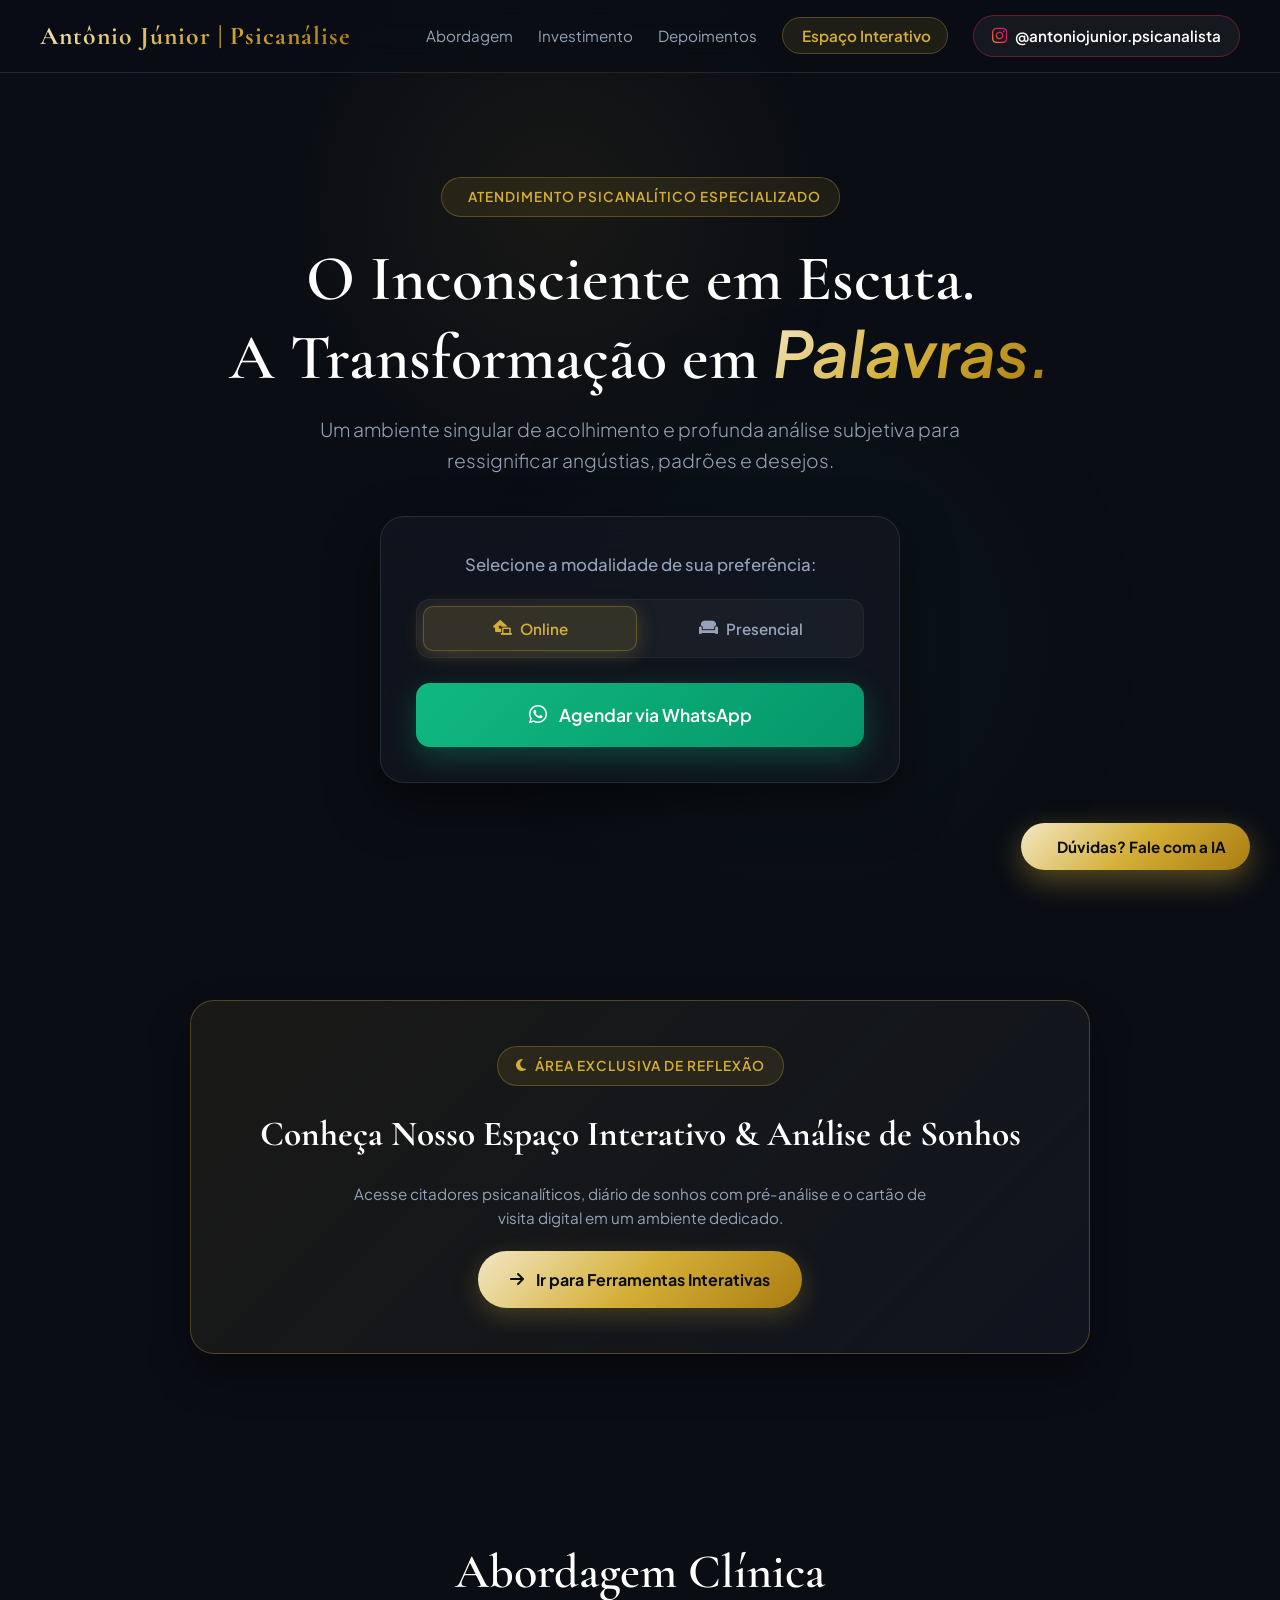
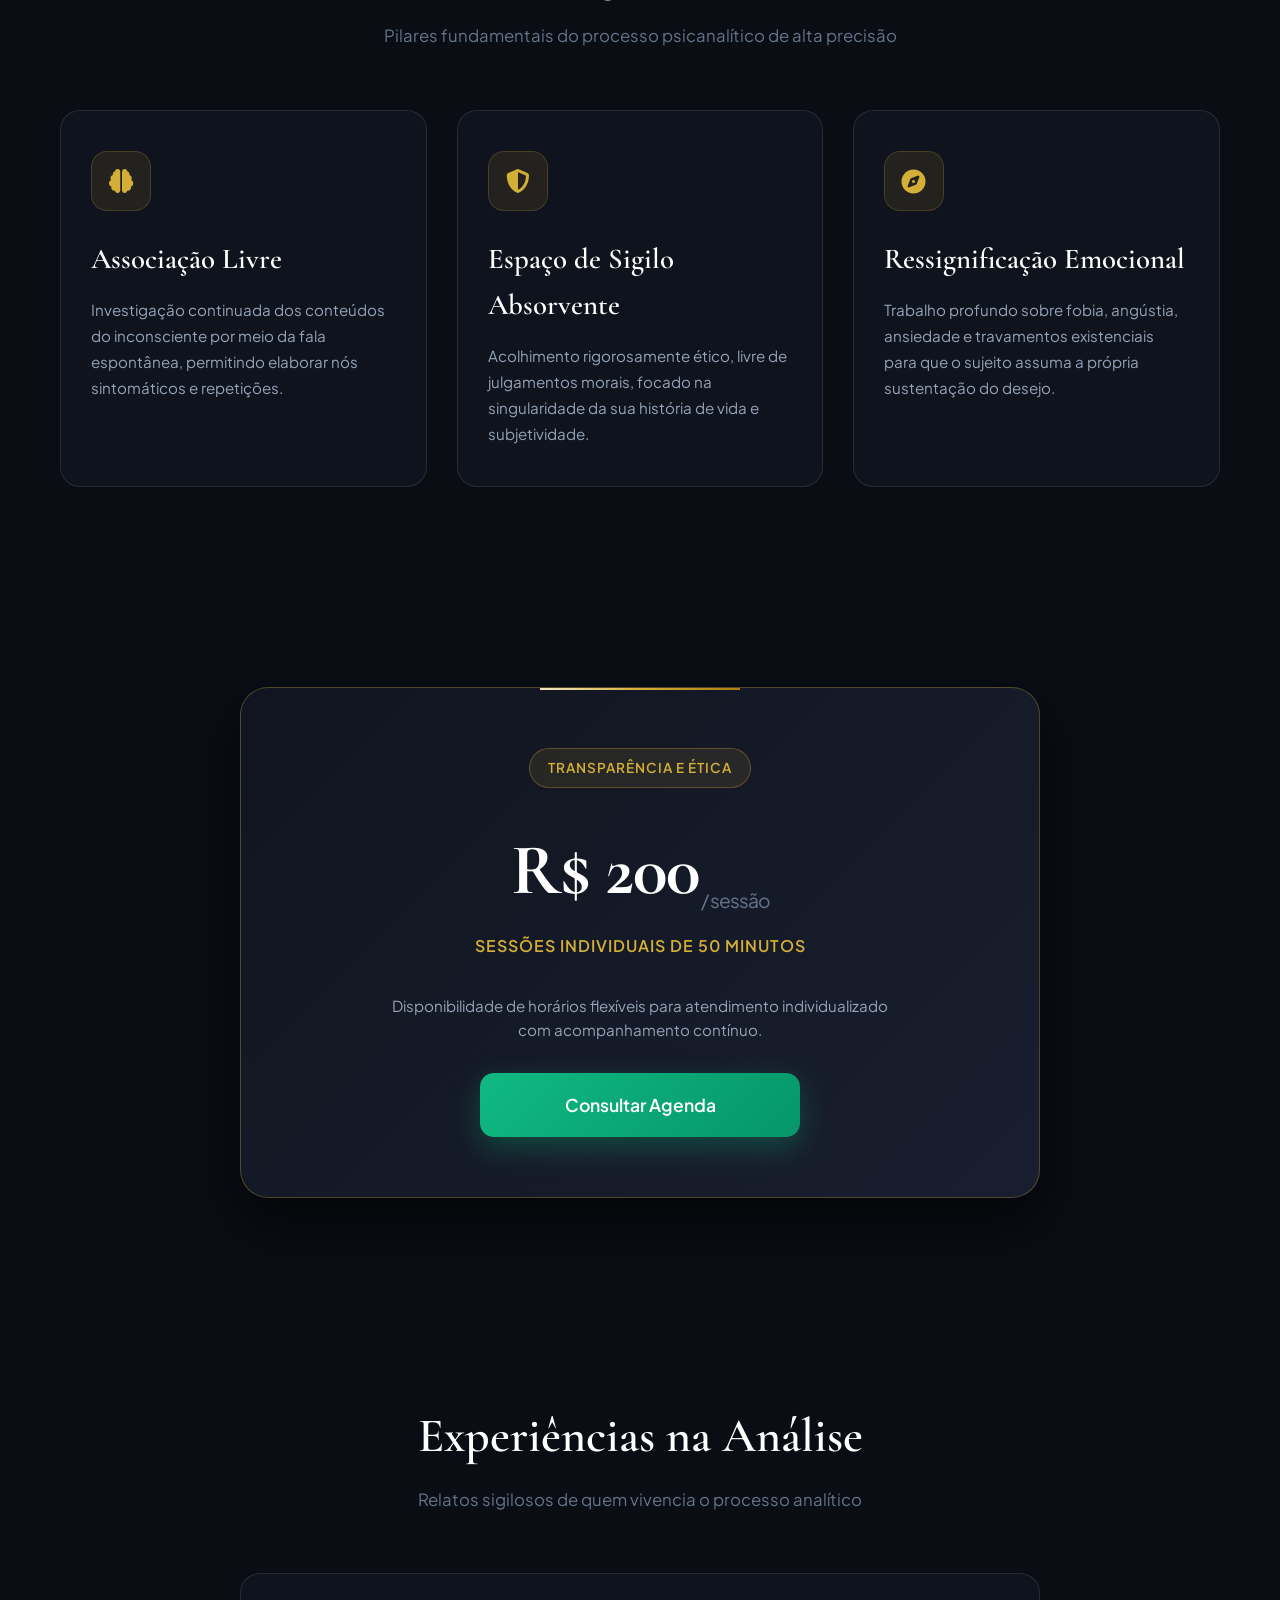
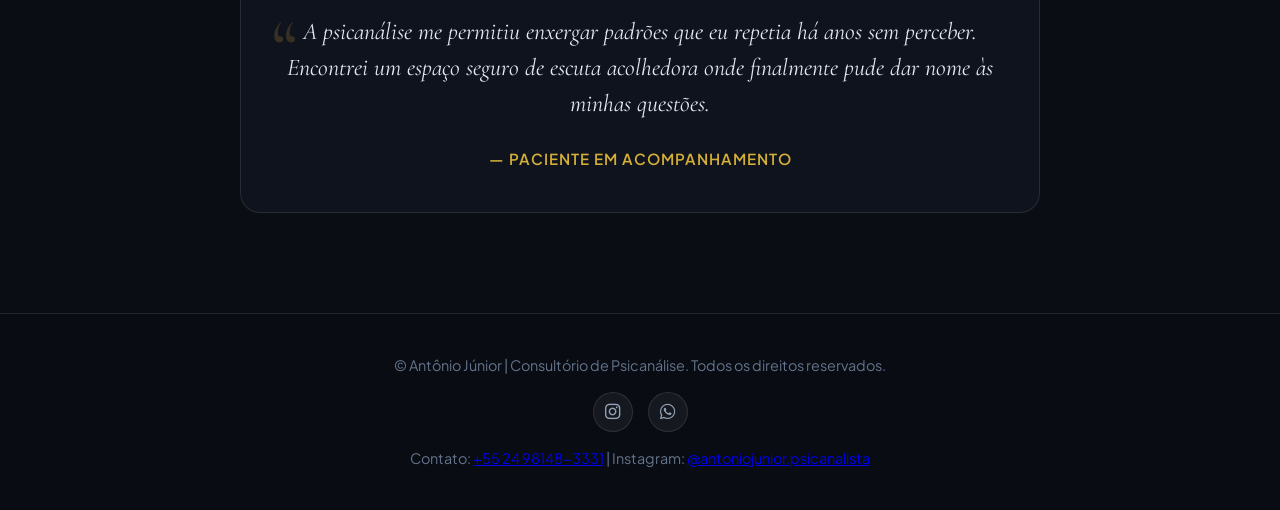
==== commit d64ad505: "Update index.html" ====
--- a/index.html
+++ b/index.html
@@ -3,7 +3,7 @@
 <head>
     <meta charset="UTF-8">
     <meta name="viewport" content="width=device-width, initial-scale=1.0">
-    <title>Antônio Júnior | Psicanalista Clínico</title>
+    <title>Consultório de Psicanálise | Antônio Júnior</title>
     
     <!-- Google Fonts & Font Awesome Icons -->
     <link rel="preconnect" href="https://fonts.googleapis.com">
@@ -50,11 +50,22 @@
             content: '';
             position: fixed;
             top: -10%;
-            left: 50%;
-            transform: translateX(-50%);
-            width: 800px;
-            height: 800px;
-            background: radial-gradient(circle, rgba(212, 175, 55, 0.08) 0%, rgba(0, 0, 0, 0) 70%);
+            left: 20%;
+            width: 600px;
+            height: 600px;
+            background: radial-gradient(circle, rgba(212, 175, 55, 0.07) 0%, rgba(0, 0, 0, 0) 70%);
+            pointer-events: none;
+            z-index: 0;
+        }
+
+        body::after {
+            content: '';
+            position: fixed;
+            bottom: -10%;
+            right: 10%;
+            width: 700px;
+            height: 700px;
+            background: radial-gradient(circle, rgba(16, 185, 129, 0.05) 0%, rgba(0, 0, 0, 0) 70%);
             pointer-events: none;
             z-index: 0;
         }
@@ -81,17 +92,9 @@
             text-decoration: none;
         }
 
-        .brand-logo-img {
-            height: 42px;
-            width: 42px;
-            border-radius: 50%;
-            object-fit: cover;
-            border: 1px solid rgba(212, 175, 55, 0.4);
-        }
-
         .brand-logo-text {
             font-family: 'Cormorant Garamond', serif;
-            font-size: 1.5rem;
+            font-size: 1.6rem;
             font-weight: 700;
             letter-spacing: 1px;
             background: var(--gradient-gold);
@@ -117,28 +120,61 @@
             color: var(--accent-gold);
         }
 
-        .btn-space {
-            background: rgba(212, 175, 55, 0.15);
-            border: 1px solid var(--accent-gold) !important;
+        .nav-page-btn {
+            background: rgba(212, 175, 55, 0.1);
+            border: 1px solid rgba(212, 175, 55, 0.3) !important;
             color: var(--accent-gold) !important;
+            padding: 8px 16px;
+            border-radius: 50px;
+            font-weight: 600;
+            transition: all 0.3s ease !important;
+        }
+
+        .nav-page-btn:hover {
+            background: var(--accent-gold);
+            color: #0A0D14 !important;
+            box-shadow: 0 4px 15px var(--accent-gold-glow);
+        }
+
+        .nav-instagram-btn {
+            display: flex;
+            align-items: center;
+            gap: 8px;
             padding: 8px 18px;
             border-radius: 50px;
+            background: rgba(255, 255, 255, 0.05);
+            border: 1px solid rgba(220, 39, 67, 0.4);
+            color: #FFFFFF !important;
             font-weight: 600;
-            transition: all 0.3s ease;
-        }
-
-        .btn-space:hover {
-            background: var(--accent-gold) !important;
-            color: #0A0D14 !important;
-            box-shadow: 0 0 15px var(--accent-gold-glow);
-        }
-
-        /* Hero Section */
-        .hero {
-            padding: 180px 20px 100px;
+            transition: all 0.3s ease !important;
+        }
+
+        .nav-instagram-btn i {
+            background: var(--gradient-instagram);
+            -webkit-background-clip: text;
+            -webkit-text-fill-color: transparent;
+            font-size: 1.1rem;
+        }
+
+        .nav-instagram-btn:hover {
+            background: var(--gradient-instagram);
+            border-color: transparent;
+            box-shadow: 0 4px 15px rgba(220, 39, 67, 0.4);
+        }
+
+        .nav-instagram-btn:hover i {
+            -webkit-text-fill-color: #FFFFFF;
+        }
+
+        /* Hero / Tela Inicial Premium */
+        .hero-section {
+            min-height: 100vh;
+            padding: 140px 20px 80px;
+            display: flex;
+            flex-direction: column;
+            justify-content: center;
+            align-items: center;
             text-align: center;
-            max-width: 900px;
-            margin: 0 auto;
             position: relative;
             z-index: 1;
         }
@@ -159,428 +195,846 @@
             margin-bottom: 25px;
         }
 
-        .hero h1 {
+        .hero-title {
             font-family: 'Cormorant Garamond', serif;
-            font-size: 3.8rem;
+            font-size: 4rem;
             font-weight: 600;
-            line-height: 1.2;
+            line-height: 1.15;
+            max-width: 900px;
             margin-bottom: 20px;
-        }
-
-        .hero h1 span {
-            font-style: italic;
+            color: #FFFFFF;
+        }
+
+        .hero-title span {
             background: var(--gradient-gold);
             -webkit-background-clip: text;
             -webkit-text-fill-color: transparent;
-        }
-
-        .hero p {
+            font-style: italic;
+        }
+
+        .hero-subtitle {
+            font-size: 1.2rem;
             color: var(--text-secondary);
-            font-size: 1.15rem;
-            margin-bottom: 35px;
-        }
-
-        .btn-cta {
+            max-width: 650px;
+            margin-bottom: 40px;
+            font-weight: 300;
+        }
+
+        /* Selective Preference Control */
+        .preference-box {
+            background: var(--bg-card);
+            border: var(--glass-border);
+            backdrop-filter: blur(20px);
+            padding: 35px;
+            border-radius: 24px;
+            max-width: 520px;
+            width: 100%;
+            box-shadow: 0 20px 50px rgba(0, 0, 0, 0.5);
+            position: relative;
+        }
+
+        .preference-box h3 {
+            font-size: 1.05rem;
+            font-weight: 500;
+            color: var(--text-secondary);
+            margin-bottom: 20px;
+        }
+
+        .pref-toggle-container {
+            display: flex;
+            background: rgba(255, 255, 255, 0.04);
+            padding: 6px;
+            border-radius: 14px;
+            border: 1px solid rgba(255, 255, 255, 0.05);
+            margin-bottom: 25px;
+            gap: 8px;
+        }
+
+        .pref-toggle-btn {
+            flex: 1;
+            padding: 12px 18px;
+            border: none;
+            background: transparent;
+            color: var(--text-secondary);
+            border-radius: 10px;
+            font-weight: 600;
+            font-size: 0.95rem;
+            cursor: pointer;
+            transition: all 0.3s ease;
+            display: flex;
+            align-items: center;
+            justify-content: center;
+            gap: 8px;
+        }
+
+        .pref-toggle-btn.active {
+            background: rgba(212, 175, 55, 0.15);
+            color: var(--accent-gold);
+            border: 1px solid rgba(212, 175, 55, 0.3);
+            box-shadow: 0 4px 20px var(--accent-gold-glow);
+        }
+
+        .btn-whatsapp-primary {
+            display: flex;
+            align-items: center;
+            justify-content: center;
+            gap: 12px;
+            width: 100%;
+            padding: 18px;
+            border-radius: 14px;
+            background: var(--gradient-emerald);
+            color: #FFFFFF;
+            font-size: 1.1rem;
+            font-weight: 600;
+            text-decoration: none;
+            box-shadow: 0 10px 30px rgba(16, 185, 129, 0.3);
+            transition: all 0.3s ease;
+            border: none;
+            cursor: pointer;
+        }
+
+        .btn-whatsapp-primary:hover {
+            transform: translateY(-2px);
+            box-shadow: 0 15px 35px rgba(16, 185, 129, 0.45);
+        }
+
+        /* Section Layouts */
+        .section-container {
+            max-width: 1200px;
+            margin: 0 auto;
+            padding: 100px 20px;
+            position: relative;
+            z-index: 1;
+        }
+
+        .section-header {
+            text-align: center;
+            margin-bottom: 60px;
+        }
+
+        .section-header h2 {
+            font-family: 'Cormorant Garamond', serif;
+            font-size: 3rem;
+            font-weight: 600;
+            color: #FFFFFF;
+            margin-bottom: 12px;
+        }
+
+        .section-header p {
+            color: var(--text-muted);
+            font-size: 1.05rem;
+        }
+
+        /* Callout Card para a Segunda Página */
+        .tools-callout-card {
+            background: linear-gradient(135deg, rgba(212, 175, 55, 0.08) 0%, rgba(18, 22, 33, 0.85) 100%);
+            border: 1px solid rgba(212, 175, 55, 0.3);
+            border-radius: 24px;
+            padding: 45px 35px;
+            text-align: center;
+            max-width: 900px;
+            margin: 0 auto 60px;
+            box-shadow: 0 20px 40px rgba(0, 0, 0, 0.4);
+            display: flex;
+            flex-direction: column;
+            align-items: center;
+            gap: 20px;
+        }
+
+        .btn-page-secondary {
+            display: inline-flex;
+            align-items: center;
+            gap: 12px;
+            padding: 16px 32px;
+            border-radius: 50px;
             background: var(--gradient-gold);
             color: #0A0D14;
-            padding: 14px 32px;
-            border-radius: 12px;
             font-weight: 700;
+            font-size: 1rem;
             text-decoration: none;
-            display: inline-flex;
-            align-items: center;
-            gap: 10px;
-            transition: transform 0.3s;
-        }
-
-        .btn-cta:hover {
+            box-shadow: 0 8px 25px var(--accent-gold-glow);
+            transition: all 0.3s ease;
+        }
+
+        .btn-page-secondary:hover {
             transform: translateY(-3px);
-            box-shadow: 0 10px 25px var(--accent-gold-glow);
-        }
-
-        /* Content Sections */
-        section {
-            padding: 80px 20px;
-            max-width: 1100px;
+            box-shadow: 0 12px 35px rgba(212, 175, 55, 0.5);
+        }
+
+        /* Pillars / Cards Grid */
+        .grid-3 {
+            display: grid;
+            grid-template-columns: repeat(auto-fit, minmax(320px, 1fr));
+            gap: 30px;
+        }
+
+        .feature-card {
+            background: var(--bg-card);
+            border: var(--glass-border);
+            padding: 40px 30px;
+            border-radius: 20px;
+            transition: all 0.4s cubic-bezier(0.16, 1, 0.3, 1);
+            position: relative;
+            overflow: hidden;
+        }
+
+        .feature-card:hover {
+            background: var(--bg-card-hover);
+            transform: translateY(-6px);
+            border-color: rgba(212, 175, 55, 0.3);
+        }
+
+        .icon-box {
+            width: 60px;
+            height: 60px;
+            border-radius: 16px;
+            background: rgba(212, 175, 55, 0.1);
+            border: 1px solid rgba(212, 175, 55, 0.2);
+            display: flex;
+            align-items: center;
+            justify-content: center;
+            font-size: 1.5rem;
+            color: var(--accent-gold);
+            margin-bottom: 25px;
+        }
+
+        .feature-card h3 {
+            font-family: 'Cormorant Garamond', serif;
+            font-size: 1.8rem;
+            font-weight: 600;
+            margin-bottom: 15px;
+            color: #FFFFFF;
+        }
+
+        .feature-card p {
+            color: var(--text-secondary);
+            font-size: 0.95rem;
+            line-height: 1.7;
+        }
+
+        /* Premium Investment / Fee Box */
+        .price-card {
+            background: linear-gradient(135deg, rgba(18, 22, 33, 0.95) 0%, rgba(26, 32, 48, 0.95) 100%);
+            border: 1px solid rgba(212, 175, 55, 0.3);
+            border-radius: 28px;
+            padding: 60px 40px;
+            text-align: center;
+            position: relative;
+            box-shadow: 0 25px 60px rgba(0, 0, 0, 0.6);
+            max-width: 800px;
             margin: 0 auto;
-            position: relative;
-            z-index: 1;
-        }
-
-        .section-header {
-            text-align: center;
-            margin-bottom: 50px;
-        }
-
-        .section-header h2 {
+        }
+
+        .price-card::before {
+            content: '';
+            position: absolute;
+            top: 0;
+            left: 50%;
+            transform: translateX(-50%);
+            width: 200px;
+            height: 2px;
+            background: var(--gradient-gold);
+        }
+
+        .price-val {
             font-family: 'Cormorant Garamond', serif;
-            font-size: 2.8rem;
-            margin-bottom: 10px;
-        }
-
-        .section-header p {
-            color: var(--text-secondary);
-        }
-
-        .cards-grid {
-            display: grid;
-            grid-template-columns: repeat(auto-fit, minmax(300px, 1fr));
-            gap: 30px;
-        }
-
-        .card {
+            font-size: 4.5rem;
+            font-weight: 700;
+            color: #FFFFFF;
+            margin: 15px 0 5px;
+            letter-spacing: -1px;
+        }
+
+        .price-val sub {
+            font-size: 1.2rem;
+            color: var(--text-muted);
+            font-family: 'Plus Jakarta Sans', sans-serif;
+            font-weight: 400;
+        }
+
+        .price-details {
+            color: var(--accent-gold);
+            font-size: 1rem;
+            letter-spacing: 1px;
+            text-transform: uppercase;
+            font-weight: 600;
+            margin-bottom: 35px;
+        }
+
+        /* Testimonials */
+        .testimonial-card {
             background: var(--bg-card);
             border: var(--glass-border);
             border-radius: 20px;
-            padding: 30px;
-            transition: all 0.3s ease;
-        }
-
-        .card:hover {
-            background: var(--bg-card-hover);
-            transform: translateY(-5px);
-        }
-
-        .card-icon {
-            font-size: 2rem;
-            color: var(--accent-gold);
-            margin-bottom: 20px;
-        }
-
-        .card h3 {
+            padding: 40px;
+            text-align: center;
+            max-width: 800px;
+            margin: 0 auto;
+            position: relative;
+        }
+
+        .quote-mark {
+            font-family: 'Cormorant Garamond', serif;
+            font-size: 5rem;
+            color: rgba(212, 175, 55, 0.2);
+            position: absolute;
+            top: 10px;
+            left: 30px;
+        }
+
+        .testimonial-text {
             font-family: 'Cormorant Garamond', serif;
             font-size: 1.5rem;
-            margin-bottom: 12px;
-        }
-
-        .card p {
-            color: var(--text-secondary);
+            font-style: italic;
+            color: #E2E8F0;
+            margin-bottom: 25px;
+            line-height: 1.5;
+        }
+
+        .client-name {
+            color: var(--accent-gold);
+            font-weight: 600;
             font-size: 0.95rem;
-        }
-
-        /* Seção Interativa */
-        .interactive-section {
-            background: rgba(18, 22, 33, 0.4);
-            border-radius: 30px;
-            border: var(--glass-border);
-            padding: 60px 40px;
-            margin-top: 40px;
-        }
-
-        .tools-grid {
-            display: grid;
-            grid-template-columns: 1fr 1fr;
-            gap: 30px;
-        }
-
-        .tool-card {
-            background: var(--bg-card);
-            border: var(--glass-border);
+            letter-spacing: 1px;
+        }
+
+        /* --- INTERACTIVE AI CHATBOT --- */
+        .ai-fab {
+            position: fixed;
+            bottom: 30px;
+            right: 30px;
+            background: var(--gradient-gold);
+            color: #0A0D14;
+            padding: 14px 24px;
+            border-radius: 50px;
+            display: flex;
+            align-items: center;
+            gap: 12px;
+            font-weight: 700;
+            font-size: 0.95rem;
+            box-shadow: 0 10px 30px rgba(212, 175, 55, 0.4);
+            cursor: pointer;
+            z-index: 99;
+            transition: all 0.3s ease;
+            border: none;
+        }
+
+        .ai-fab:hover {
+            transform: scale(1.05);
+            box-shadow: 0 15px 40px rgba(212, 175, 55, 0.6);
+        }
+
+        .chat-modal {
+            position: fixed;
+            bottom: 100px;
+            right: 30px;
+            width: 380px;
+            height: 520px;
+            background: #0E121B;
+            border: 1px solid rgba(212, 175, 55, 0.3);
+            border-radius: 24px;
+            box-shadow: 0 25px 60px rgba(0,0,0,0.8);
+            display: flex;
+            flex-direction: column;
+            overflow: hidden;
+            z-index: 100;
+            opacity: 0;
+            transform: translateY(20px) scale(0.95);
+            pointer-events: none;
+            transition: all 0.3s cubic-bezier(0.16, 1, 0.3, 1);
+        }
+
+        .chat-modal.active {
+            opacity: 1;
+            transform: translateY(0) scale(1);
+            pointer-events: all;
+        }
+
+        .chat-header {
+            background: rgba(18, 22, 33, 0.95);
+            padding: 18px 20px;
+            border-bottom: var(--glass-border);
+            display: flex;
+            justify-content: space-between;
+            align-items: center;
+        }
+
+        .chat-bot-info {
+            display: flex;
+            align-items: center;
+            gap: 12px;
+        }
+
+        .avatar {
+            width: 38px;
+            height: 38px;
+            border-radius: 50%;
+            background: var(--gradient-gold);
+            display: flex;
+            align-items: center;
+            justify-content: center;
+            color: #000;
+            font-size: 1.1rem;
+        }
+
+        .chat-title h4 {
+            font-size: 0.95rem;
+            color: #FFF;
+        }
+
+        .status {
+            font-size: 0.75rem;
+            color: var(--accent-emerald);
+            display: flex;
+            align-items: center;
+            gap: 4px;
+        }
+
+        .status-dot {
+            width: 6px;
+            height: 6px;
+            background: var(--accent-emerald);
+            border-radius: 50%;
+        }
+
+        .close-chat {
+            background: transparent;
+            border: none;
+            color: var(--text-muted);
+            font-size: 1.2rem;
+            cursor: pointer;
+            transition: color 0.2s;
+        }
+
+        .close-chat:hover {
+            color: #FFF;
+        }
+
+        .chat-body {
+            flex: 1;
+            padding: 20px;
+            overflow-y: auto;
+            display: flex;
+            flex-direction: column;
+            gap: 14px;
+            background: rgba(10, 13, 20, 0.6);
+        }
+
+        .msg {
+            max-width: 85%;
+            padding: 12px 16px;
+            border-radius: 16px;
+            font-size: 0.88rem;
+            line-height: 1.5;
+        }
+
+        .msg.bot {
+            background: rgba(255, 255, 255, 0.06);
+            color: var(--text-primary);
+            border-bottom-left-radius: 4px;
+            align-self: flex-start;
+            border: 1px solid rgba(255, 255, 255, 0.05);
+        }
+
+        .msg.user {
+            background: var(--gradient-gold);
+            color: #0A0D14;
+            font-weight: 500;
+            border-bottom-right-radius: 4px;
+            align-self: flex-end;
+        }
+
+        .quick-prompts {
+            display: flex;
+            flex-wrap: wrap;
+            gap: 6px;
+            margin-top: 8px;
+        }
+
+        .prompt-pill {
+            background: rgba(212, 175, 55, 0.1);
+            border: 1px solid rgba(212, 175, 55, 0.25);
+            color: var(--accent-gold);
+            font-size: 0.75rem;
+            padding: 6px 12px;
             border-radius: 20px;
-            padding: 30px;
-            display: flex;
-            flex-direction: column;
-        }
-
-        .tool-card.full-width {
-            grid-column: 1 / -1;
-        }
-
-        .tool-card-header {
-            display: flex;
-            align-items: center;
-            gap: 15px;
-            margin-bottom: 20px;
-        }
-
-        .tool-icon {
-            width: 45px;
-            height: 45px;
-            border-radius: 12px;
-            background: rgba(212, 175, 55, 0.1);
-            border: 1px solid rgba(212, 175, 55, 0.3);
-            display: flex;
-            align-items: center;
-            justify-content: center;
-            font-size: 1.2rem;
-            color: var(--accent-gold);
-        }
-
-        .dream-textarea {
-            width: 100%;
-            height: 130px;
-            background: rgba(10, 13, 20, 0.6);
+            cursor: pointer;
+            transition: all 0.2s;
+        }
+
+        .prompt-pill:hover {
+            background: rgba(212, 175, 55, 0.2);
+            border-color: var(--accent-gold);
+        }
+
+        .chat-footer {
+            padding: 14px;
+            background: rgba(18, 22, 33, 0.95);
+            border-top: var(--glass-border);
+            display: flex;
+            gap: 10px;
+        }
+
+        .chat-input {
+            flex: 1;
+            background: rgba(255, 255, 255, 0.05);
             border: 1px solid rgba(255, 255, 255, 0.1);
             border-radius: 12px;
-            padding: 15px;
+            padding: 10px 14px;
             color: #FFF;
-            margin-bottom: 15px;
+            font-size: 0.88rem;
             outline: none;
-            resize: none;
-        }
-
-        .btn-gold {
+        }
+
+        .chat-input:focus {
+            border-color: var(--accent-gold);
+        }
+
+        .send-btn {
             background: var(--gradient-gold);
-            color: #0A0D14;
             border: none;
-            padding: 12px 20px;
+            width: 38px;
+            height: 38px;
             border-radius: 10px;
-            font-weight: 700;
+            color: #000;
             cursor: pointer;
-            display: inline-flex;
+            display: flex;
             align-items: center;
             justify-content: center;
-            gap: 10px;
-        }
-
-        .dream-result-box {
-            margin-top: 20px;
-            padding: 15px;
-            background: rgba(212, 175, 55, 0.05);
-            border: 1px dashed rgba(212, 175, 55, 0.3);
-            border-radius: 12px;
-            display: none;
-        }
-
-        .quote-display {
-            background: rgba(10, 13, 20, 0.6);
-            border: 1px solid rgba(255, 255, 255, 0.05);
-            border-radius: 14px;
-            padding: 25px;
-            min-height: 150px;
-            margin-bottom: 20px;
-            display: flex;
-            flex-direction: column;
-            justify-content: center;
-        }
-
-        .quote-content {
-            font-family: 'Cormorant Garamond', serif;
-            font-size: 1.3rem;
-            font-style: italic;
-            margin-bottom: 10px;
-        }
-
-        .vcard-container {
-            display: flex;
-            align-items: center;
-            justify-content: space-between;
-            flex-wrap: wrap;
-            gap: 20px;
-        }
-
-        .btn-wa {
-            background: var(--gradient-emerald);
-            color: #FFF;
-            padding: 12px 20px;
-            border-radius: 10px;
-            text-decoration: none;
-            font-weight: 600;
-            display: inline-flex;
-            align-items: center;
-            gap: 8px;
-        }
-
-        .btn-insta {
-            background: var(--gradient-instagram);
-            color: #FFF;
-            padding: 12px 20px;
-            border-radius: 10px;
-            text-decoration: none;
-            font-weight: 600;
-            display: inline-flex;
-            align-items: center;
-            gap: 8px;
-        }
-
-        /* Footer */
+            font-size: 0.9rem;
+            transition: transform 0.2s;
+        }
+
+        .send-btn:hover {
+            transform: scale(1.05);
+        }
+
+        /* Footer Social Links */
         footer {
             border-top: var(--glass-border);
             padding: 40px 20px;
             text-align: center;
             color: var(--text-muted);
             font-size: 0.9rem;
-            background: rgba(10, 13, 20, 0.95);
-        }
-
-        @media (max-width: 850px) {
-            .hero h1 { font-size: 2.6rem; }
-            .nav-links { display: none; }
-            .tools-grid { grid-template-columns: 1fr; }
-            .interactive-section { padding: 30px 15px; }
+            background: rgba(10, 13, 20, 0.9);
+            position: relative;
+            z-index: 1;
+        }
+
+        .footer-socials {
+            display: flex;
+            justify-content: center;
+            gap: 15px;
+            margin: 15px 0;
+        }
+
+        .footer-socials a {
+            width: 40px;
+            height: 40px;
+            border-radius: 50%;
+            background: rgba(255, 255, 255, 0.05);
+            border: var(--glass-border);
+            display: flex;
+            align-items: center;
+            justify-content: center;
+            color: var(--text-secondary);
+            font-size: 1.1rem;
+            transition: all 0.3s ease;
+            text-decoration: none;
+        }
+
+        .footer-socials a:hover {
+            color: #FFFFFF;
+            background: var(--gradient-instagram);
+            transform: translateY(-3px);
+        }
+
+        /* Responsive Mobile Adjustments */
+        @media (max-width: 768px) {
+            .hero-title {
+                font-size: 2.8rem;
+            }
+            nav {
+                padding: 15px 20px;
+            }
+            .nav-links {
+                display: none;
+            }
+            .chat-modal {
+                width: calc(100vw - 40px);
+                right: 20px;
+                bottom: 90px;
+            }
         }
     </style>
 </head>
 <body>
 
-    <!-- NAV -->
+    <!-- TOP NAVIGATION COM LOGO, LINK INSTAGRAM E BOTÃO DA SEGUNDA PÁGINA -->
     <nav>
-        <a href="index.html" class="brand-container">
-            <img src="logo.png" alt="Logo Antônio Júnior" class="brand-logo-img">
-            <span class="brand-logo-text">Antônio Júnior | Psicanalista Clínico</span>
+        <a href="#" class="brand-container">
+            <span class="brand-logo-text">Antônio Júnior | Psicanálise</span>
         </a>
         <ul class="nav-links">
             <li><a href="#abordagem">Abordagem</a></li>
             <li><a href="#investimento">Investimento</a></li>
             <li><a href="#depoimentos">Depoimentos</a></li>
-            <li><a href="#interativo" class="btn-space">Espaço Interativo</a></li>
+            <li>
+                <a href="ferramentas.html" class="nav-page-btn">
+                    <i class="fas fa-sparkles"></i> Espaço Interativo
+                </a>
+            </li>
+            <li>
+                <a href="https://www.instagram.com/antoniojunior.psicanalista" target="_blank" class="nav-instagram-btn">
+                    <i class="fab fa-instagram"></i> @antoniojunior.psicanalista
+                </a>
+            </li>
         </ul>
     </nav>
 
-    <!-- HERO SECTION -->
-    <section class="hero">
-        <div class="badge">Atendimento Psicanalítico Especializado</div>
-        <h1>O Inconsciente em Escuta.<br>A Transformação em <span>Palavras.</span></h1>
-        <p>Um ambiente singular de acolhimento e profunda análise subjetiva para compreensão de dilemas, angústias e desenvolvimento pessoal.</p>
-        <a href="https://wa.me/5524981483331?text=Ol%C3%A1!%20Gostaria%20de%20agendar%20uma%20consulta." target="_blank" class="btn-cta">
-            <i class="fab fa-whatsapp"></i> Agendar Consulta
-        </a>
+    <!-- HERO SECTION (TELA INICIAL DE PREFERÊNCIAS) -->
+    <section class="hero-section">
+        <div class="badge">
+            <i class="fas fa-sparkles"></i> Atendimento Psicanalítico Especializado
+        </div>
+        
+        <h1 class="hero-title">
+            O Inconsciente em Escuta.<br>
+            A Transformação em <span>Palavras.</span>
+        </h1>
+        
+        <p class="hero-subtitle">
+            Um ambiente singular de acolhimento e profunda análise subjetiva para ressignificar angústias, padrões e desejos.
+        </p>
+
+        <!-- PREFERENCE BOX -->
+        <div class="preference-box">
+            <h3>Selecione a modalidade de sua preferência:</h3>
+            
+            <div class="pref-toggle-container">
+                <button class="pref-toggle-btn active" id="btn-online" onclick="setPreference('Online')">
+                    <i class="fas fa-laptop-house"></i> Online
+                </button>
+                <button class="pref-toggle-btn" id="btn-presencial" onclick="setPreference('Presencial')">
+                    <i class="fas fa-couch"></i> Presencial
+                </button>
+            </div>
+
+            <a id="btn-wa-dynamic" href="https://wa.me/5524981483331?text=Ol%C3%A1!%20Gostaria%20de%20agendar%20uma%20consulta%20de%20Psican%C3%A1lise%20(Atendimento%20Online)." target="_blank" class="btn-whatsapp-primary">
+                <i class="fab fa-whatsapp" style="font-size: 1.3rem;"></i> Agendar via WhatsApp
+            </a>
+        </div>
     </section>
 
-    <!-- ABORDAGEM -->
-    <section id="abordagem">
+    <!-- SEÇÃO DE DESTAQUE DA SEGUNDA PÁGINA (FERRAMENTAS) -->
+    <section class="section-container" style="padding-bottom: 20px;">
+        <div class="tools-callout-card">
+            <div class="badge" style="margin-bottom: 0;">
+                <i class="fas fa-moon"></i> Área Exclusiva de Reflexão
+            </div>
+            <h2 style="font-family: 'Cormorant Garamond', serif; font-size: 2.2rem; color: #FFF;">
+                Conheça Nosso Espaço Interativo & Análise de Sonhos
+            </h2>
+            <p style="color: var(--text-secondary); max-width: 600px; font-size: 0.95rem;">
+                Acesse citadores psicanalíticos, diário de sonhos com pré-análise e o cartão de visita digital em um ambiente dedicado.
+            </p>
+            <a href="ferramentas.html" class="btn-page-secondary">
+                <i class="fas fa-arrow-right"></i> Ir para Ferramentas Interativas
+            </a>
+        </div>
+    </section>
+
+    <!-- ABORDAGEM CLÍNICA -->
+    <section class="section-container" id="abordagem">
         <div class="section-header">
             <h2>Abordagem Clínica</h2>
-            <p>Os pilares da travessia analítica no tratamento subjetivo.</p>
-        </div>
-        <div class="cards-grid">
-            <div class="card">
-                <div class="card-icon"><i class="fas fa-ear-listen"></i></div>
-                <h3>Escuta Singular</h3>
-                <p>Espaço reservado para elaborar conflitos sem julgamentos morais, permitindo a emergência do desejo singular de cada sujeito.</p>
+            <p>Pilares fundamentais do processo psicanalítico de alta precisão</p>
+        </div>
+
+        <div class="grid-3">
+            <div class="feature-card">
+                <div class="icon-box">
+                    <i class="fas fa-brain"></i>
+                </div>
+                <h3>Associação Livre</h3>
+                <p>Investigação continuada dos conteúdos do inconsciente por meio da fala espontânea, permitindo elaborar nós sintomáticos e repetições.</p>
             </div>
-            <div class="card">
-                <div class="card-icon"><i class="fas fa-brain"></i></div>
-                <h3>Investigação Subjetiva</h3>
-                <p>Análise de padrões repetitivos, sintomas e manifestações do inconsciente através da associação livre.</p>
+
+            <div class="feature-card">
+                <div class="icon-box">
+                    <i class="fas fa-shield-halved"></i>
+                </div>
+                <h3>Espaço de Sigilo Absorvente</h3>
+                <p>Acolhimento rigorosamente ético, livre de julgamentos morais, focado na singularidade da sua história de vida e subjetividade.</p>
             </div>
-            <div class="card">
-                <div class="card-icon"><i class="fas fa-comments"></i></div>
-                <h3>Atendimento Flexível</h3>
-                <p>Sessões presenciais e online com total sigilo profissional e flexibilidade de horários.</p>
+
+            <div class="feature-card">
+                <div class="icon-box">
+                    <i class="fas fa-compass"></i>
+                </div>
+                <h3>Ressignificação Emocional</h3>
+                <p>Trabalho profundo sobre fobia, angústia, ansiedade e travamentos existenciais para que o sujeito assuma a própria sustentação do desejo.</p>
             </div>
         </div>
     </section>
 
-    <!-- INVESTIMENTO -->
-    <section id="investimento">
+    <!-- INVESTIMENTO E SESSÃO -->
+    <section class="section-container" id="investimento">
+        <div class="price-card">
+            <div class="badge" style="margin-bottom: 10px;">Transparência e Ética</div>
+            <div class="price-val">R$ 200<sub> / sessão</sub></div>
+            <div class="price-details">Sessões Individuais de 50 minutos</div>
+            <p style="color: var(--text-secondary); max-width: 500px; margin: 0 auto 30px; font-size: 0.95rem;">
+                Disponibilidade de horários flexíveis para atendimento individualizado com acompanhamento contínuo.
+            </p>
+            <a href="https://wa.me/5524981483331?text=Ol%C3%A1!%20Gostaria%20de%20verificar%20hor%C3%A1rios%20dispon%C3%ADveis%20para%20psican%C3%A1lise." target="_blank" class="btn-whatsapp-primary" style="max-width: 320px; margin: 0 auto;">
+                Consultar Agenda
+            </a>
+        </div>
+    </section>
+
+    <!-- DEPOIMENTOS -->
+    <section class="section-container" id="depoimentos">
         <div class="section-header">
-            <h2>Investimento & Formato</h2>
-            <p>Informações sobre o funcionamento das sessões.</p>
-        </div>
-        <div class="cards-grid">
-            <div class="card">
-                <div class="card-icon"><i class="fas fa-laptop-house"></i></div>
-                <h3>Sessões Online</h3>
-                <p>Atendimento remoto por videochamada via Google Meet ou WhatsApp para qualquer lugar do mundo com praticidade e segurança.</p>
-            </div>
-            <div class="card">
-                <div class="card-icon"><i class="fas fa-user-clock"></i></div>
-                <h3>Frequência</h3>
-                <p>Sessões semanais com duração padrão de 45 a 50 minutos, ajustadas conforme a necessidade do processo analítico.</p>
-            </div>
+            <h2>Experiências na Análise</h2>
+            <p>Relatos sigilosos de quem vivencia o processo analítico</p>
+        </div>
+
+        <div class="testimonial-card">
+            <div class="quote-mark">“</div>
+            <p class="testimonial-text">
+                A psicanálise me permitiu enxergar padrões que eu repetia há anos sem perceber. Encontrei um espaço seguro de escuta acolhedora onde finalmente pude dar nome às minhas questões.
+            </p>
+            <div class="client-name">— PACIENTE EM ACOMPANHAMENTO</div>
         </div>
     </section>
 
-    <!-- DEPOIMENTOS -->
-    <section id="depoimentos">
-        <div class="section-header">
-            <h2>Depoimentos</h2>
-            <p>Relatos de quem vivenciou a experiência clínica.</p>
-        </div>
-        <div class="cards-grid">
-            <div class="card">
-                <p style="font-style: italic; margin-bottom: 15px;">"O processo analítico com o Antônio me permitiu ressignificar questões antigas e me posicionar de forma diferente perante a vida."</p>
-                <h4 style="color: var(--accent-gold);">— Paciente M.R.</h4>
-            </div>
-            <div class="card">
-                <p style="font-style: italic; margin-bottom: 15px;">"Ambiente acolhedor e escuta impecável. O atendimento online funciona perfeitamente."</p>
-                <h4 style="color: var(--accent-gold);">— Paciente F.S.</h4>
-            </div>
-        </div>
-    </section>
-
-    <!-- ESPAÇO INTERATIVO -->
-    <section id="interativo">
-        <div class="interactive-section">
-            <div class="section-header">
-                <h2>Espaço Interativo</h2>
-                <p>Ferramentas de apoio para exploração de conteúdos inconscientes e reflexões.</p>
-            </div>
-
-            <div class="tools-grid">
-                <!-- DIÁRIO DE SONHOS -->
-                <div class="tool-card">
-                    <div class="tool-card-header">
-                        <div class="tool-icon"><i class="fas fa-moon"></i></div>
-                        <h3>Diário de Sonhos</h3>
-                    </div>
-                    <textarea id="dreamInput" class="dream-textarea" placeholder="Descreva seu sonho com o máximo de detalhes que se lembrar..."></textarea>
-                    <button class="btn-gold" onclick="analisarSonho()"><i class="fas fa-wand-magic-sparkles"></i> Processar Relato</button>
-                    <div id="dreamResult" class="dream-result-box">
-                        <h4 style="color: var(--accent-gold); margin-bottom: 5px;">Apontamento Analítico:</h4>
-                        <p id="dreamTextResult" style="color: var(--text-secondary); font-size: 0.9rem; margin-bottom: 10px;"></p>
-                        <a id="btnSendDreamWA" href="#" target="_blank" class="btn-wa" style="width: 100%; justify-content: center; font-size: 0.85rem;"><i class="fab fa-whatsapp"></i> Enviar este relato para o Psicanalista</a>
-                    </div>
-                </div>
-
-                <!-- CITADOR PSICANALÍTICO -->
-                <div class="tool-card">
-                    <div class="tool-card-header">
-                        <div class="tool-icon"><i class="fas fa-quote-left"></i></div>
-                        <h3>Reflexão Psicanalítica</h3>
-                    </div>
-                    <div class="quote-display">
-                        <p class="quote-content" id="quoteText">"A fala é a primeira forma de ação no processo de análise."</p>
-                        <p style="color: var(--accent-gold); text-align: right; font-weight: 600;" id="quoteAuthor">— Sigmund Freud</p>
-                    </div>
-                    <button class="btn-gold" onclick="novaCitacao()"><i class="fas fa-rotate"></i> Nova Citação</button>
-                </div>
-
-                <!-- CARTÃO DIGITAL -->
-                <div class="tool-card full-width">
-                    <div class="vcard-container">
-                        <div>
-                            <h4 style="font-family: 'Cormorant Garamond', serif; font-size: 1.8rem; color: #FFF;">Antônio Júnior</h4>
-                            <p style="color: var(--text-secondary);">Psicanalista Clínico | Atendimento Online e Presencial</p>
-                        </div>
-                        <div style="display: flex; gap: 15px; flex-wrap: wrap;">
-                            <a href="https://wa.me/5524981483331?text=Ol%C3%A1!%20Gostaria%20de%20iniciar%20uma%20an%C3%A1lise." target="_blank" class="btn-wa"><i class="fab fa-whatsapp"></i> Iniciar Atendimento</a>
-                            <a href="https://www.instagram.com/antoniojunior.psicanalista" target="_blank" class="btn-insta"><i class="fab fa-instagram"></i> Instagram</a>
-                        </div>
-                    </div>
+    <!-- ASSISTENTE IA FLUTUANTE -->
+    <button class="ai-fab" onclick="toggleChat()">
+        <i class="fas fa-sparkles"></i> Dúvidas? Fale com a IA
+    </button>
+
+    <div class="chat-modal" id="chatModal">
+        <div class="chat-header">
+            <div class="chat-bot-info">
+                <div class="avatar"><i class="fas fa-robot"></i></div>
+                <div class="chat-title">
+                    <h4>Assistente Psicanalítico</h4>
+                    <div class="status"><span class="status-dot"></span> Online</div>
                 </div>
             </div>
-        </div>
-    </section>
+            <button class="close-chat" onclick="toggleChat()"><i class="fas fa-times"></i></button>
+        </div>
+
+        <div class="chat-body" id="chatBody">
+            <div class="msg bot">
+                Olá! Sou o assistente virtual do psicanalista Antônio Júnior. Como posso te ajudar hoje?
+                <div class="quick-prompts">
+                    <span class="prompt-pill" onclick="sendQuickPrompt('Como funciona a primeira sessão?')">Primeira sessão?</span>
+                    <span class="prompt-pill" onclick="sendQuickPrompt('Qual o valor e duração?')">Valor e Duração?</span>
+                    <span class="prompt-pill" onclick="sendQuickPrompt('Atende online ou presencial?')">Modalidades?</span>
+                    <span class="prompt-pill" onclick="sendQuickPrompt('Qual o seu Instagram?')">Instagram?</span>
+                </div>
+            </div>
+        </div>
+
+        <div class="chat-footer">
+            <input type="text" id="userInput" class="chat-input" placeholder="Digite sua pergunta aqui..." onkeypress="handleKeyPress(event)">
+            <button class="send-btn" onclick="sendMessage()"><i class="fas fa-paper-plane"></i></button>
+        </div>
+    </div>
 
     <!-- FOOTER -->
     <footer>
-        <p>&copy; Antônio Júnior | Psicanalista Clínico. Todos os direitos reservados.</p>
+        <p>&copy; Antônio Júnior | Consultório de Psicanálise. Todos os direitos reservados.</p>
+        
+        <div class="footer-socials">
+            <a href="https://www.instagram.com/antoniojunior.psicanalista" target="_blank" title="Instagram">
+                <i class="fab fa-instagram"></i>
+            </a>
+            <a href="https://wa.me/5524981483331" target="_blank" title="WhatsApp">
+                <i class="fab fa-whatsapp"></i>
+            </a>
+        </div>
+
+        <p style="margin-top: 8px;">Contato: <a href="https://wa.me/5524981483331" target="_blank">+55 24 98148-3331</a> | Instagram: <a href="https://www.instagram.com/antoniojunior.psicanalista" target="_blank">@antoniojunior.psicanalista</a></p>
     </footer>
 
-    <!-- SCRIPT INTERATIVO -->
+    <!-- INTERACTION LOGIC & AI ASSISTANT SCRIPT -->
     <script>
-        const citacoes = [
-            { text: "A inteligência é o único meio que possuímos para dominar nossos impulsos.", author: "Sigmund Freud" },
-            { text: "A efracção do inconsciente revela que a verdade do sujeito não está onde ele pensa.", author: "Jacques Lacan" },
-            { text: "Aquele que olha para fora sonha; aquele que olha para dentro desperta.", author: "Carl Jung" },
-            { text: "O inconsciente é estruturado como uma linguagem.", author: "Jacques Lacan" },
-            { text: "Qual a sua responsabilidade na desordem da qual você se queixa?", author: "Sigmund Freud" }
-        ];
-
-        function novaCitacao() {
-            const randomIndex = Math.floor(Math.random() * citacoes.length);
-            document.getElementById('quoteText').innerText = `"${citacoes[randomIndex].text}"`;
-            document.getElementById('quoteAuthor').innerText = `— ${citacoes[randomIndex].author}`;
-        }
-
-        function analisarSonho() {
-            const input = document.getElementById('dreamInput').value.trim();
-            if (!input) return alert('Por favor, escreva o relato do seu sonho.');
-            document.getElementById('dreamTextResult').innerText = "Na psicanálise, o sonho é a via régia para o inconsciente. Seu relato aponta para conteúdos associativos latentes que merecem ser escutados em sessão individual.";
-            document.getElementById('btnSendDreamWA').href = `https://wa.me/5524981483331?text=${encodeURIComponent('Olá, Antônio! Registrei o seguinte relato de sonho no seu site:\n\n"' + input + '"')}`;
-            document.getElementById('dreamResult').style.display = 'block';
+        let currentPreference = 'Online';
+
+        function setPreference(type) {
+            currentPreference = type;
+            document.getElementById('btn-online').classList.remove('active');
+            document.getElementById('btn-presencial').classList.remove('active');
+
+            if (type === 'Online') {
+                document.getElementById('btn-online').classList.add('active');
+            } else {
+                document.getElementById('btn-presencial').classList.add('active');
+            }
+
+            const phone = "5524981483331";
+            const text = encodeURIComponent(`Olá! Gostaria de agendar uma consulta de Psicanálise (Atendimento ${type}).`);
+            document.getElementById('btn-wa-dynamic').href = `https://wa.me/${phone}?text=${text}`;
+        }
+
+        function toggleChat() {
+            const modal = document.getElementById('chatModal');
+            modal.classList.toggle('active');
+        }
+
+        function handleKeyPress(e) {
+            if (e.key === 'Enter') {
+                sendMessage();
+            }
+        }
+
+        function sendQuickPrompt(promptText) {
+            document.getElementById('userInput').value = promptText;
+            sendMessage();
+        }
+
+        function sendMessage() {
+            const input = document.getElementById('userInput');
+            const message = input.value.trim();
+            if (!message) return;
+
+            const chatBody = document.getElementById('chatBody');
+
+            // Mensagem do usuário
+            const userDiv = document.createElement('div');
+            userDiv.className = 'msg user';
+            userDiv.innerText = message;
+            chatBody.appendChild(userDiv);
+
+            input.value = '';
+            chatBody.scrollTop = chatBody.scrollHeight;
+
+            // Resposta simulada do bot
+            setTimeout(() => {
+                const botDiv = document.createElement('div');
+                botDiv.className = 'msg bot';
+                botDiv.innerText = getBotResponse(message);
+                chatBody.appendChild(botDiv);
+                chatBody.scrollTop = chatBody.scrollHeight;
+            }, 600);
+        }
+
+        function getBotResponse(input) {
+            const text = input.toLowerCase();
+            if (text.includes('primeira') || text.includes('funciona')) {
+                return 'A primeira sessão serve para nos conhecermos, entender suas demandas principais e estabelecer a dinâmica de trabalho psicanalítico.';
+            } else if (text.includes('valor') || text.includes('preço') || text.includes('duração')) {
+                return 'A sessão individual possui valor de R$ 200 com duração de 50 minutos.';
+            } else if (text.includes('online') || text.includes('presencial') || text.includes('modalidade')) {
+                return 'Os atendimentos são realizados tanto de forma Online quanto Presencial com horários agendados previamente.';
+            } else if (text.includes('instagram')) {
+                return 'Você pode acompanhar mais conteúdos no Instagram: @antoniojunior.psicanalista.';
+            } else {
+                return 'Para informações mais detalhadas ou agendamentos específicos, fique à vontade para chamar diretamente no WhatsApp pelo botão da tela!';
+            }
         }
     </script>
 </body>
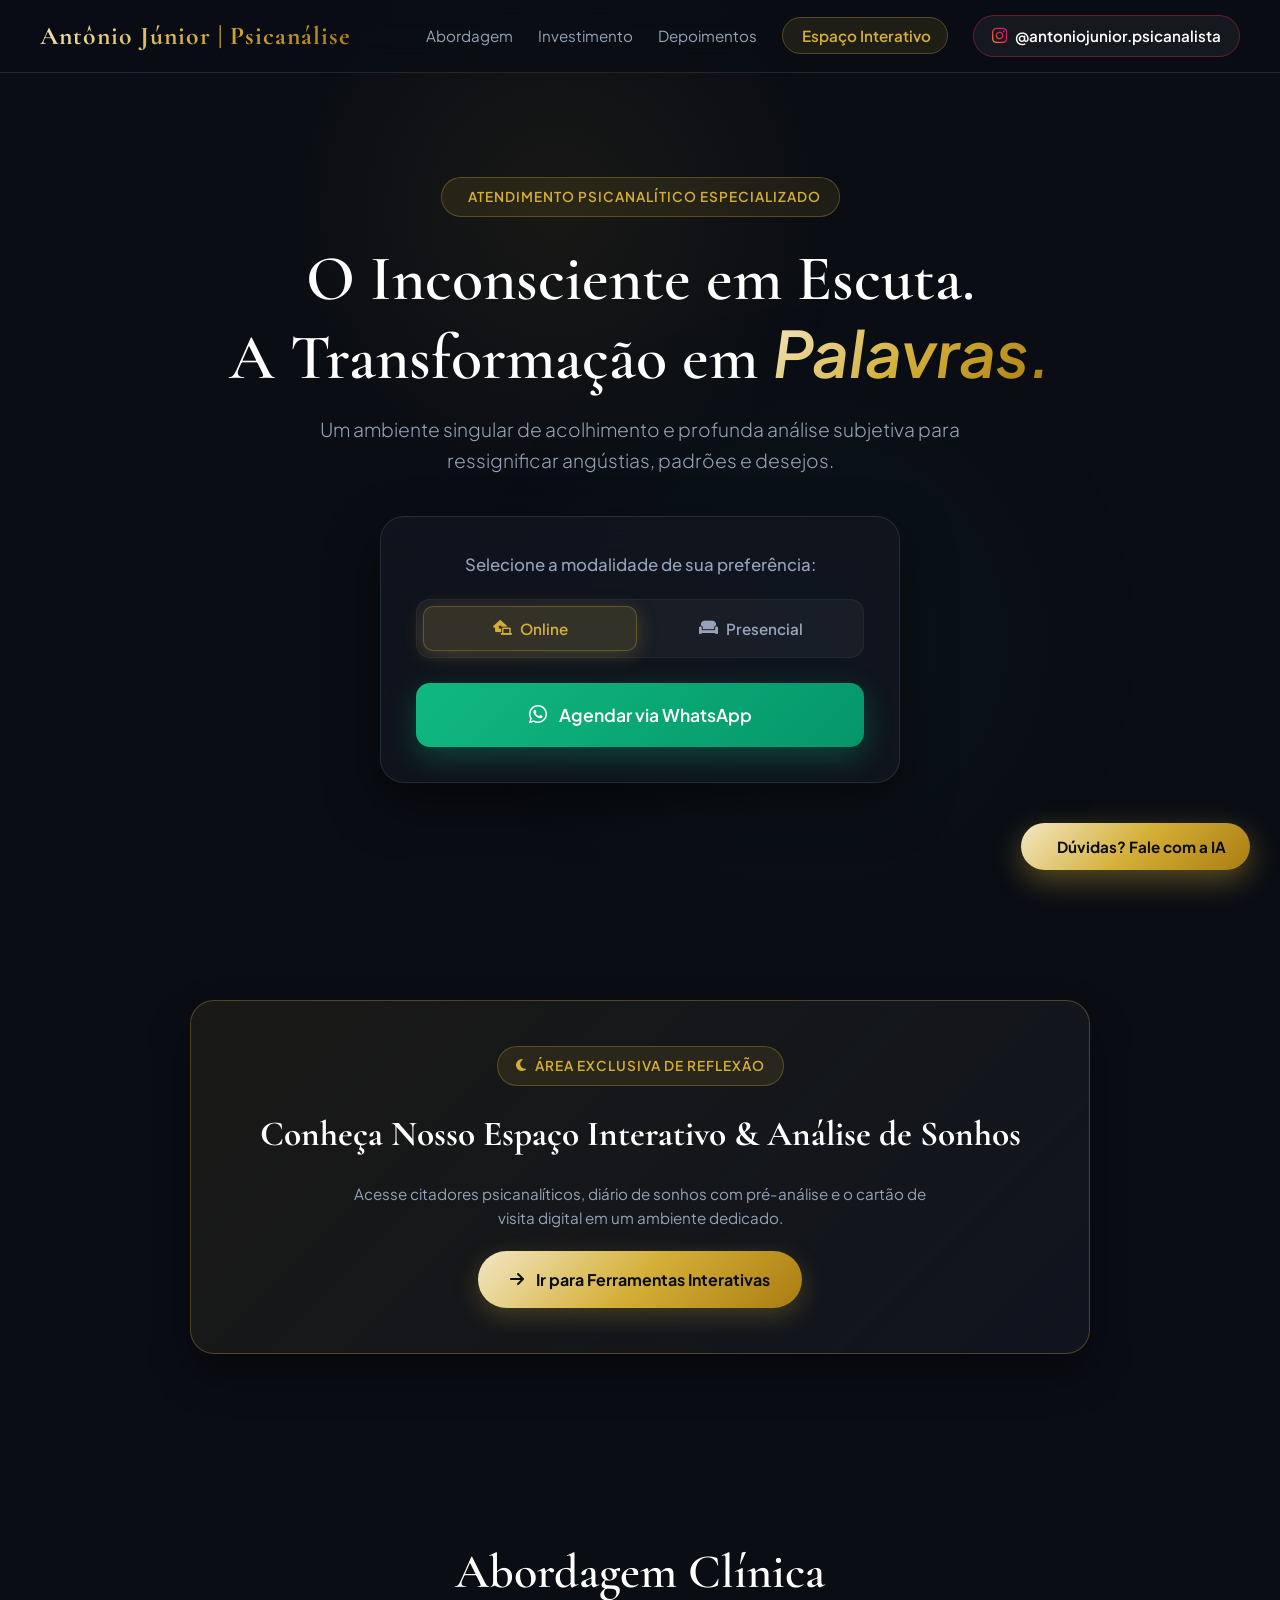
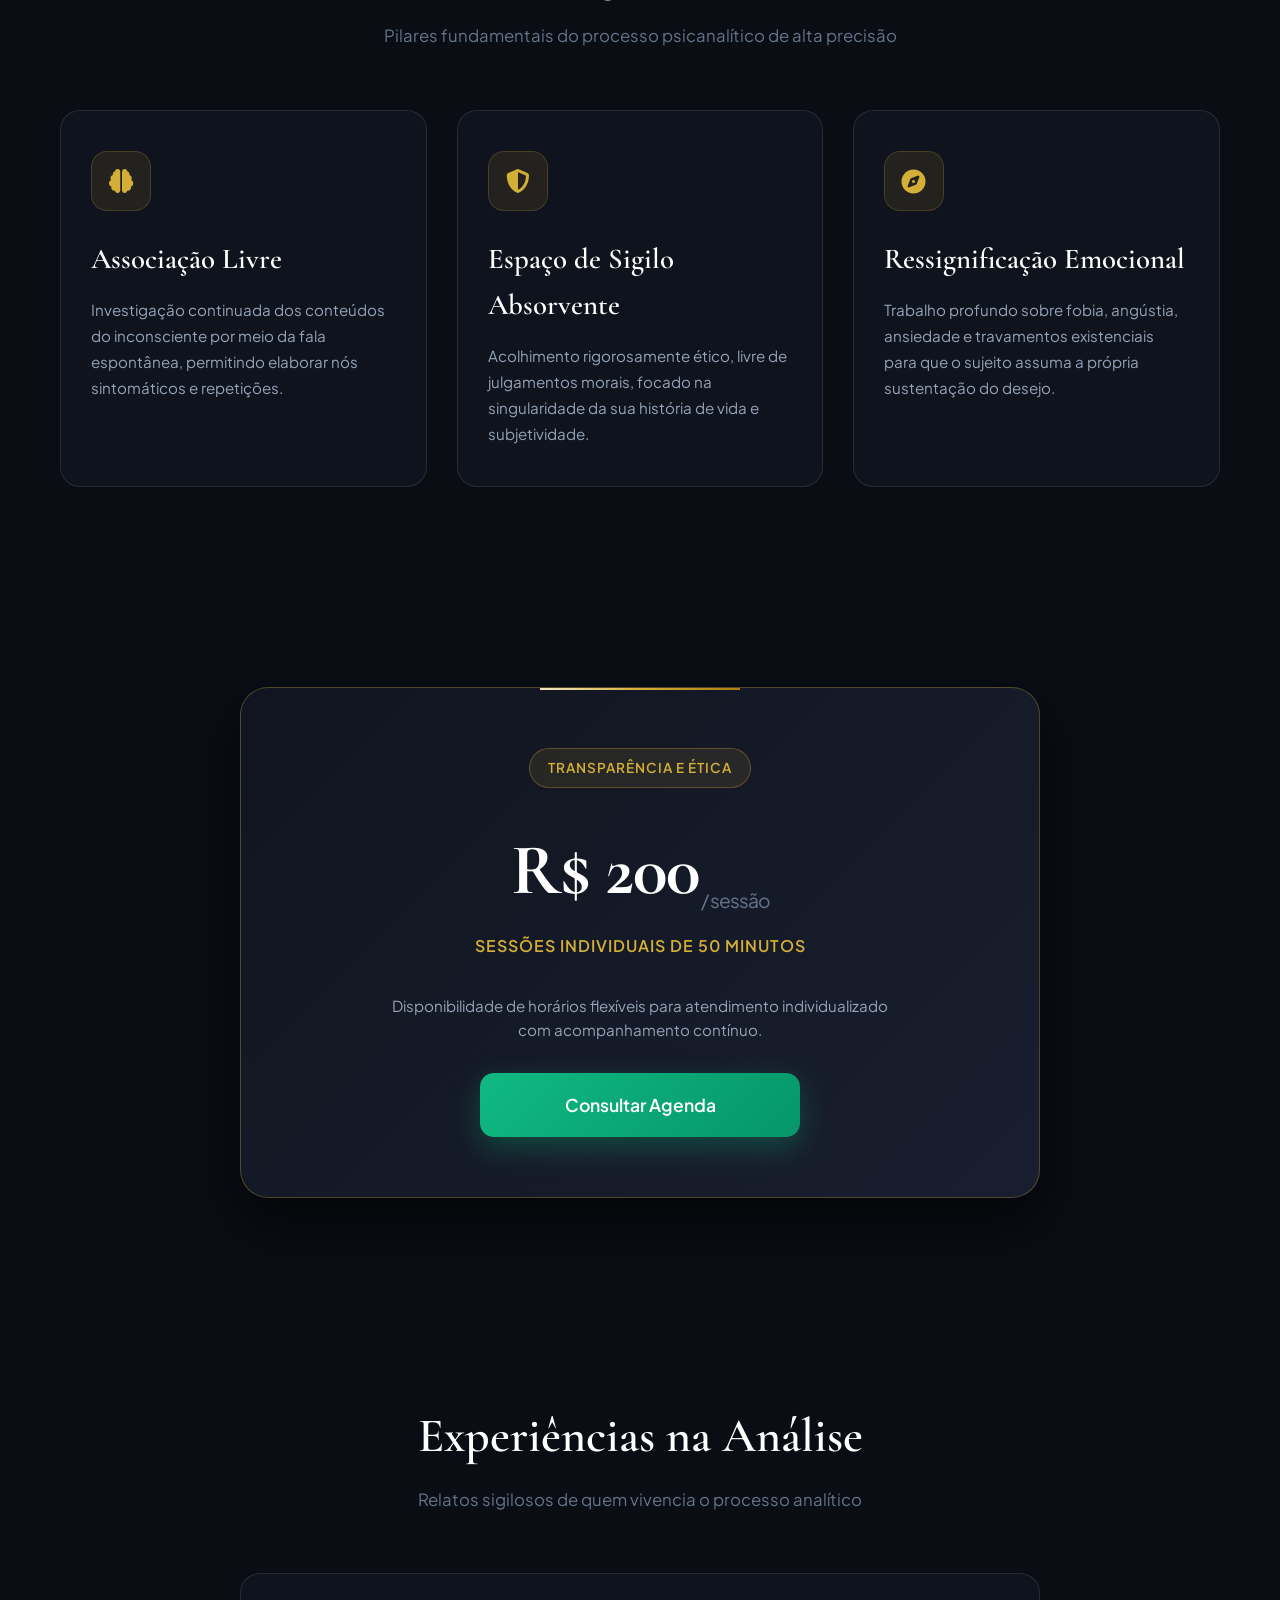
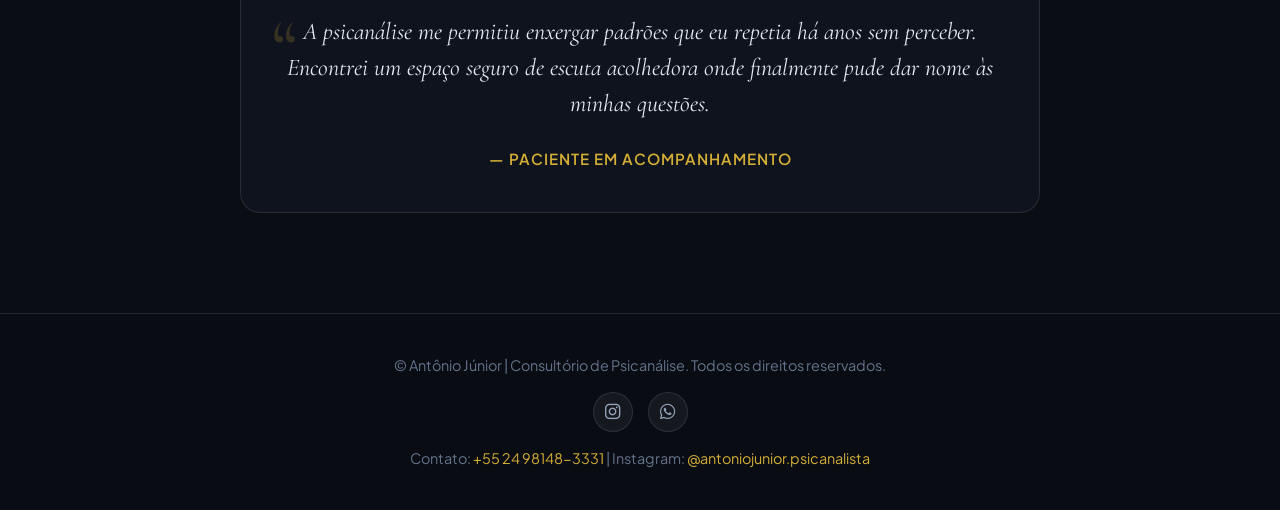
==== commit f5cd6a7f: "Update footer styles and chat response logic" ====
--- a/index.html
+++ b/index.html
@@ -648,7 +648,7 @@
             display: flex;
             flex-wrap: wrap;
             gap: 6px;
-            margin-top: 8px;
+            margin-top: 10px;
         }
 
         .prompt-pill {
@@ -747,6 +747,10 @@
             color: #FFFFFF;
             background: var(--gradient-instagram);
             transform: translateY(-3px);
+        }
+
+        .footer-socials a.wa-hover:hover {
+            background: var(--gradient-emerald);
         }
 
         /* Responsive Mobile Adjustments */
@@ -952,12 +956,12 @@
             <a href="https://www.instagram.com/antoniojunior.psicanalista" target="_blank" title="Instagram">
                 <i class="fab fa-instagram"></i>
             </a>
-            <a href="https://wa.me/5524981483331" target="_blank" title="WhatsApp">
+            <a href="https://wa.me/5524981483331" target="_blank" title="WhatsApp" class="wa-hover">
                 <i class="fab fa-whatsapp"></i>
             </a>
         </div>
 
-        <p style="margin-top: 8px;">Contato: <a href="https://wa.me/5524981483331" target="_blank">+55 24 98148-3331</a> | Instagram: <a href="https://www.instagram.com/antoniojunior.psicanalista" target="_blank">@antoniojunior.psicanalista</a></p>
+        <p style="margin-top: 8px;">Contato: <a href="https://wa.me/5524981483331" target="_blank" style="color: var(--accent-gold); text-decoration: none;">+55 24 98148-3331</a> | Instagram: <a href="https://www.instagram.com/antoniojunior.psicanalista" target="_blank" style="color: var(--accent-gold); text-decoration: none;">@antoniojunior.psicanalista</a></p>
     </footer>
 
     <!-- INTERACTION LOGIC & AI ASSISTANT SCRIPT -->
@@ -1001,39 +1005,39 @@
             const message = input.value.trim();
             if (!message) return;
 
+            // Adiciona mensagem do usuário
+            appendMessage(message, 'user');
+            input.value = '';
+
+            // Resposta simulada inteligente
+            setTimeout(() => {
+                const response = getBotResponse(message);
+                appendMessage(response, 'bot');
+            }, 600);
+        }
+
+        function appendMessage(text, side) {
             const chatBody = document.getElementById('chatBody');
-
-            // Mensagem do usuário
-            const userDiv = document.createElement('div');
-            userDiv.className = 'msg user';
-            userDiv.innerText = message;
-            chatBody.appendChild(userDiv);
-
-            input.value = '';
+            const msgDiv = document.createElement('div');
+            msgDiv.className = `msg ${side}`;
+            msgDiv.innerHTML = text;
+            chatBody.appendChild(msgDiv);
             chatBody.scrollTop = chatBody.scrollHeight;
-
-            // Resposta simulada do bot
-            setTimeout(() => {
-                const botDiv = document.createElement('div');
-                botDiv.className = 'msg bot';
-                botDiv.innerText = getBotResponse(message);
-                chatBody.appendChild(botDiv);
-                chatBody.scrollTop = chatBody.scrollHeight;
-            }, 600);
         }
 
         function getBotResponse(input) {
-            const text = input.toLowerCase();
-            if (text.includes('primeira') || text.includes('funciona')) {
-                return 'A primeira sessão serve para nos conhecermos, entender suas demandas principais e estabelecer a dinâmica de trabalho psicanalítico.';
-            } else if (text.includes('valor') || text.includes('preço') || text.includes('duração')) {
-                return 'A sessão individual possui valor de R$ 200 com duração de 50 minutos.';
-            } else if (text.includes('online') || text.includes('presencial') || text.includes('modalidade')) {
-                return 'Os atendimentos são realizados tanto de forma Online quanto Presencial com horários agendados previamente.';
-            } else if (text.includes('instagram')) {
-                return 'Você pode acompanhar mais conteúdos no Instagram: @antoniojunior.psicanalista.';
+            const lower = input.toLowerCase();
+            
+            if (lower.includes('primeira sessão') || lower.includes('funciona') || lower.includes('primeira')) {
+                return 'A primeira sessão é um momento para nos conhecermos. Você terá espaço para relatar suas queixas e alinhar suas expectativas com o processo analítico.';
+            } else if (lower.includes('valor') || lower.includes('duracao') || lower.includes('duração') || lower.includes('quanto') || lower.includes('preço')) {
+                return 'O investimento por sessão é de <strong>R$ 200,00</strong>, com duração média de <strong>50 minutos</strong> cada atendimento.';
+            } else if (lower.includes('online') || lower.includes('presencial') || lower.includes('modalidade')) {
+                return 'Oferecemos atendimentos tanto na modalidade <strong>Online</strong> (via videochamada segura) quanto <strong>Presencial</strong> no consultório.';
+            } else if (lower.includes('instagram') || lower.includes('rede')) {
+                return 'Você pode acompanhar mais reflexões no Instagram oficial: <a href="https://www.instagram.com/antoniojunior.psicanalista" target="_blank" style="color: #D4AF37;">@antoniojunior.psicanalista</a>';
             } else {
-                return 'Para informações mais detalhadas ou agendamentos específicos, fique à vontade para chamar diretamente no WhatsApp pelo botão da tela!';
+                return 'Obrigado pelo contato! Para agendar uma consulta ou tirar dúvidas específicas diretamente com o psicanalista Antônio Júnior, <a href="https://wa.me/5524981483331" target="_blank" style="color: #10B981; font-weight: bold;">clique aqui para abrir o WhatsApp</a>.';
             }
         }
     </script>
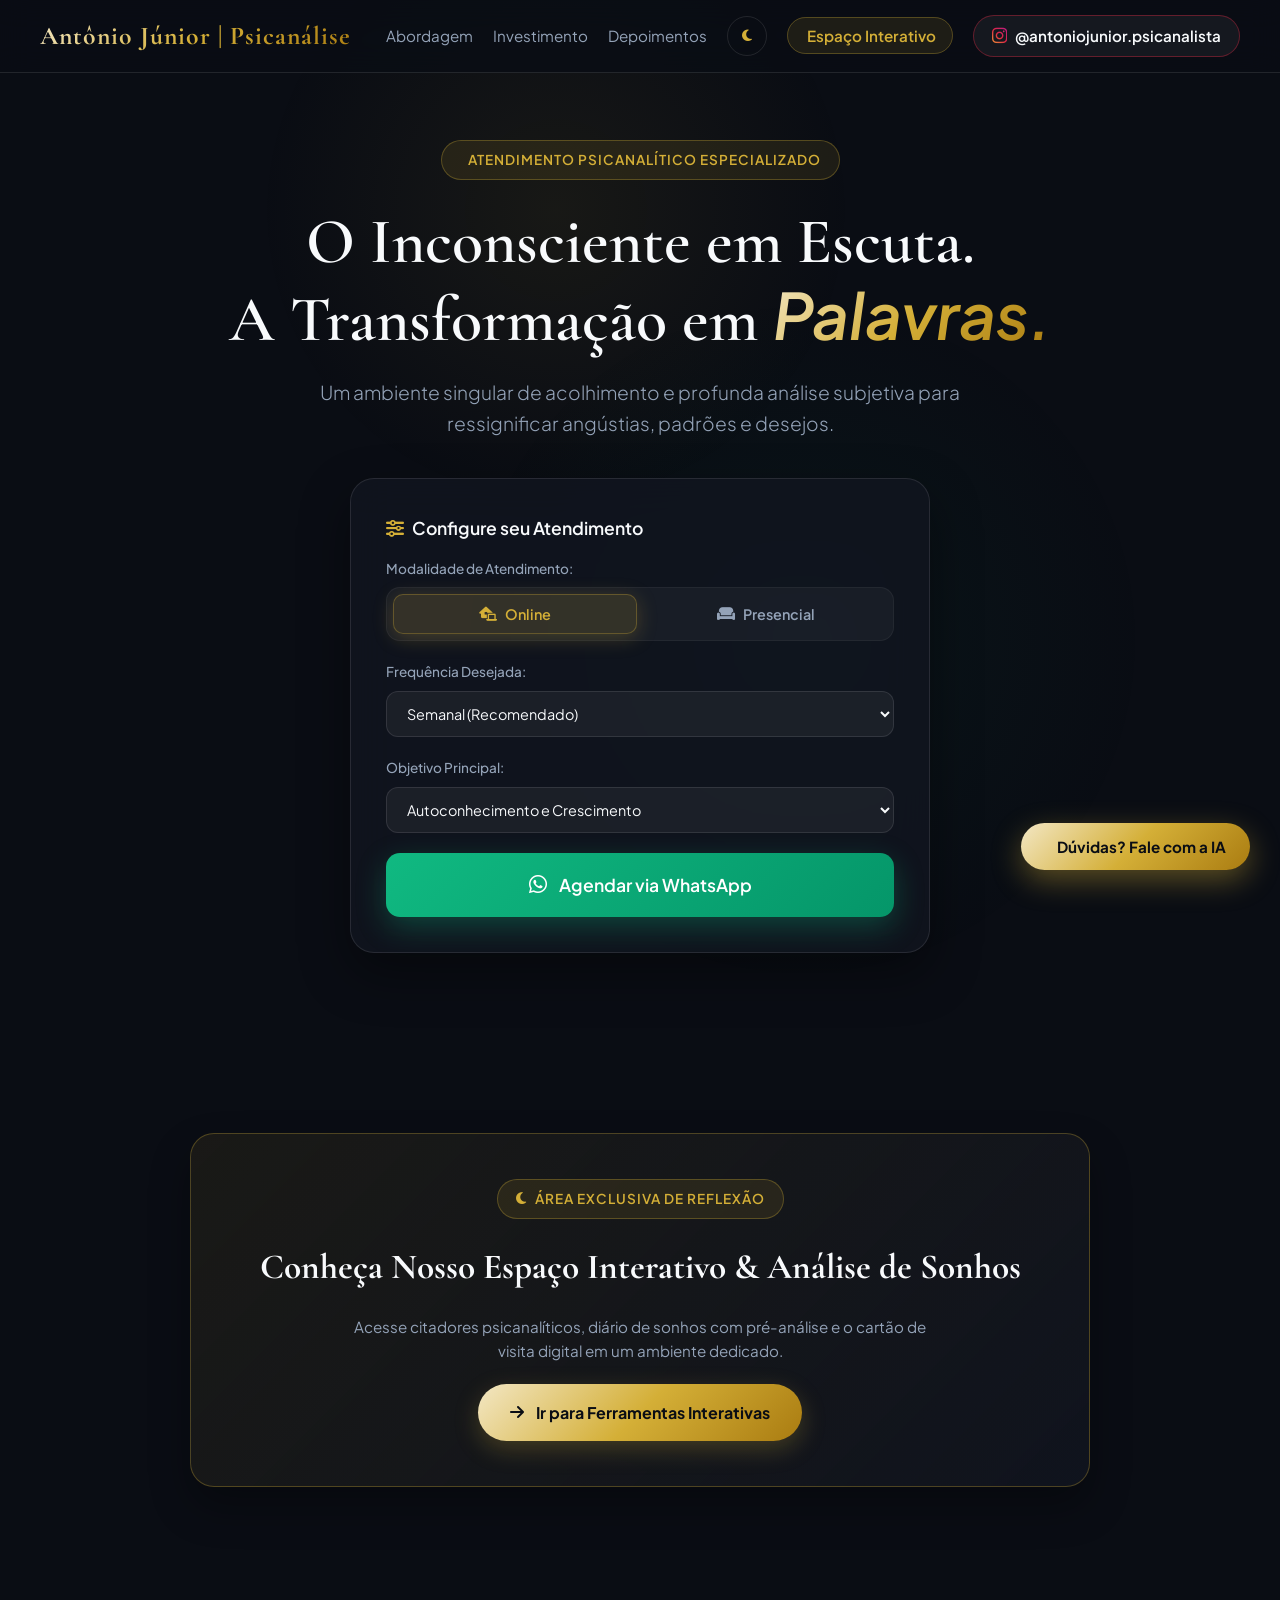
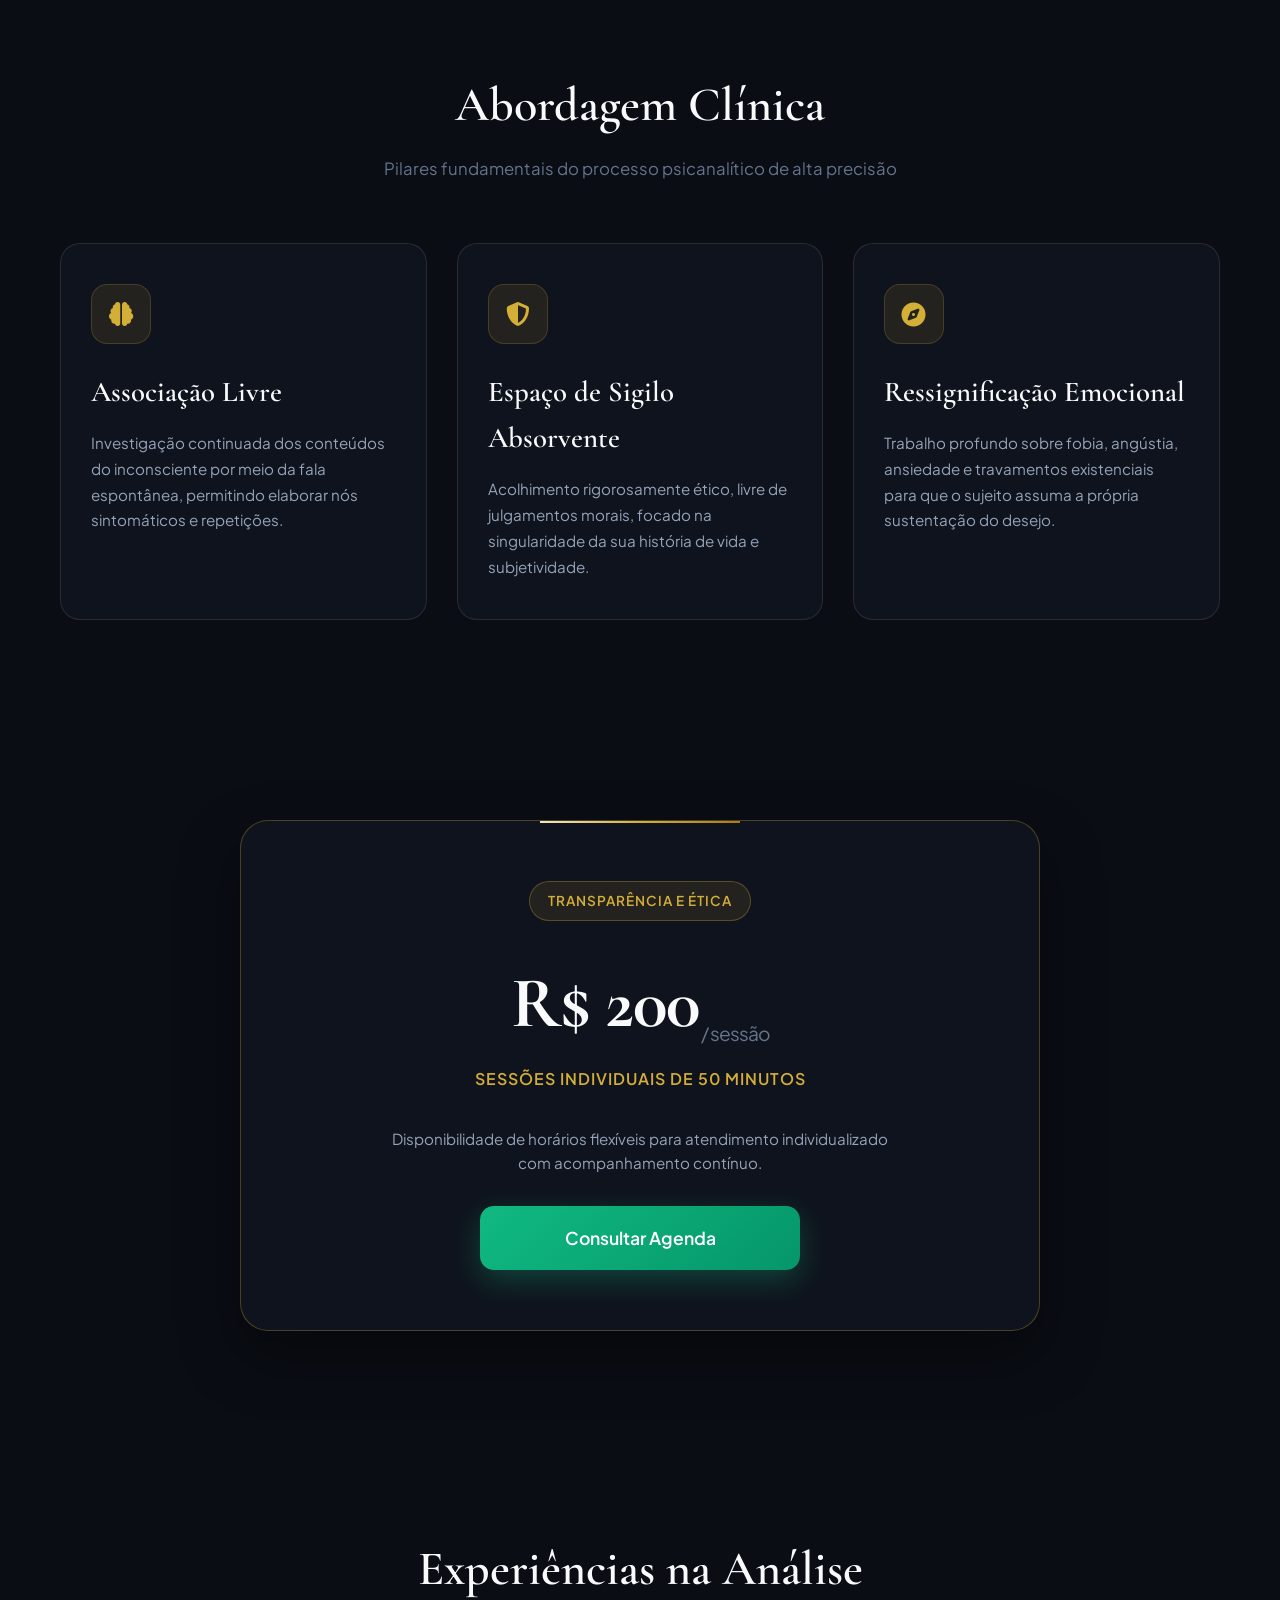
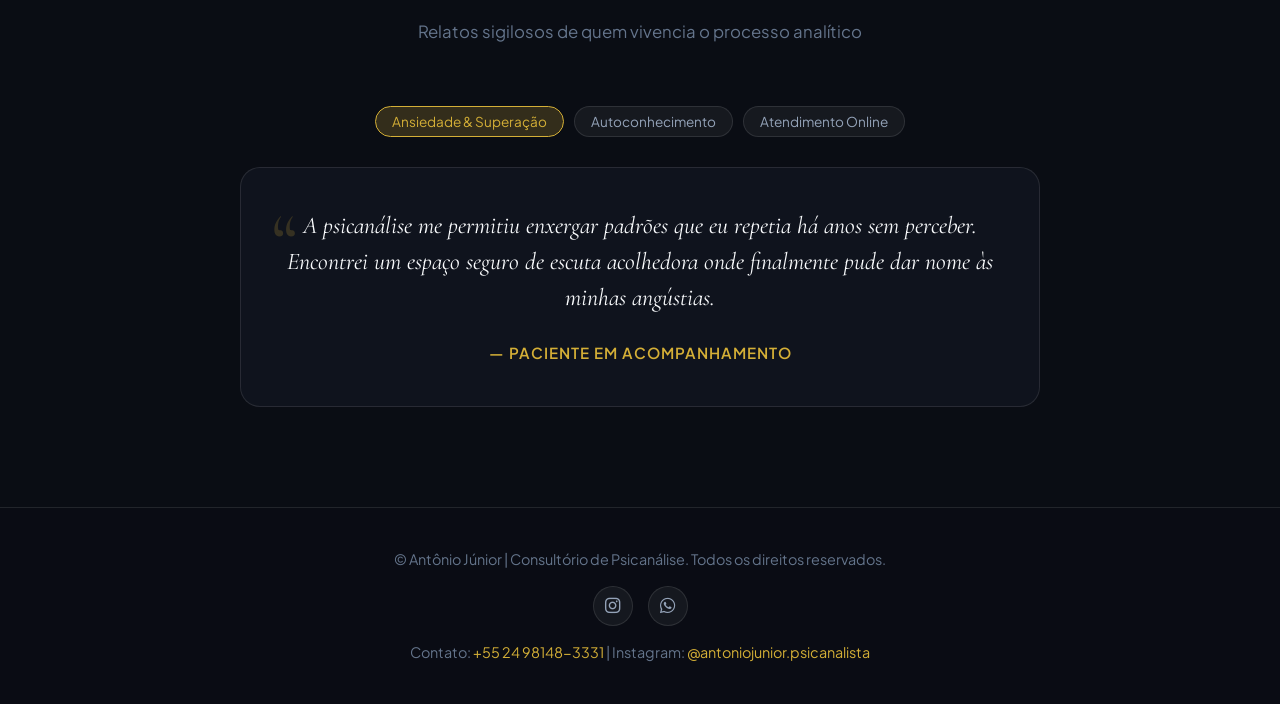
==== commit 76d49e98: "Add light theme styles and update preferences UI" ====
--- a/index.html
+++ b/index.html
@@ -29,6 +29,18 @@
             --glass-border: 1px solid rgba(255, 255, 255, 0.1);
         }
 
+        /* Tema Claro Opcional */
+        body.light-theme {
+            --bg-dark: #F8FAFC;
+            --bg-card: rgba(255, 255, 255, 0.85);
+            --bg-card-hover: rgba(241, 245, 249, 0.95);
+            --text-primary: #0F172A;
+            --text-secondary: #475569;
+            --text-muted: #64748B;
+            --border-glow: rgba(0, 0, 0, 0.08);
+            --glass-border: 1px solid rgba(0, 0, 0, 0.1);
+        }
+
         * {
             margin: 0;
             padding: 0;
@@ -43,6 +55,7 @@
             line-height: 1.6;
             overflow-x: hidden;
             position: relative;
+            transition: background-color 0.4s ease, color 0.4s ease;
         }
 
         /* Ambient Glow Background Effects */
@@ -85,6 +98,10 @@
             border-bottom: var(--glass-border);
         }
 
+        body.light-theme nav {
+            background: rgba(248, 250, 252, 0.85);
+        }
+
         .brand-container {
             display: flex;
             align-items: center;
@@ -105,7 +122,7 @@
         .nav-links {
             display: flex;
             align-items: center;
-            gap: 25px;
+            gap: 20px;
             list-style: none;
         }
 
@@ -118,6 +135,25 @@
 
         .nav-links a:hover {
             color: var(--accent-gold);
+        }
+
+        .theme-toggle-btn {
+            background: transparent;
+            border: var(--glass-border);
+            color: var(--accent-gold);
+            width: 40px;
+            height: 40px;
+            border-radius: 50%;
+            cursor: pointer;
+            display: flex;
+            align-items: center;
+            justify-content: center;
+            transition: all 0.3s ease;
+        }
+
+        .theme-toggle-btn:hover {
+            background: rgba(212, 175, 55, 0.1);
+            transform: rotate(15deg);
         }
 
         .nav-page-btn {
@@ -144,7 +180,7 @@
             border-radius: 50px;
             background: rgba(255, 255, 255, 0.05);
             border: 1px solid rgba(220, 39, 67, 0.4);
-            color: #FFFFFF !important;
+            color: var(--text-primary) !important;
             font-weight: 600;
             transition: all 0.3s ease !important;
         }
@@ -159,6 +195,7 @@
         .nav-instagram-btn:hover {
             background: var(--gradient-instagram);
             border-color: transparent;
+            color: #FFFFFF !important;
             box-shadow: 0 4px 15px rgba(220, 39, 67, 0.4);
         }
 
@@ -202,7 +239,7 @@
             line-height: 1.15;
             max-width: 900px;
             margin-bottom: 20px;
-            color: #FFFFFF;
+            color: var(--text-primary);
         }
 
         .hero-title span {
@@ -220,24 +257,40 @@
             font-weight: 300;
         }
 
-        /* Selective Preference Control */
+        /* Preference Panel Box (Ampliado e Interativo) */
         .preference-box {
             background: var(--bg-card);
             border: var(--glass-border);
             backdrop-filter: blur(20px);
             padding: 35px;
             border-radius: 24px;
-            max-width: 520px;
+            max-width: 580px;
             width: 100%;
-            box-shadow: 0 20px 50px rgba(0, 0, 0, 0.5);
+            box-shadow: 0 20px 50px rgba(0, 0, 0, 0.4);
             position: relative;
+            text-align: left;
         }
 
         .preference-box h3 {
-            font-size: 1.05rem;
+            font-size: 1.1rem;
+            font-weight: 600;
+            color: var(--text-primary);
+            margin-bottom: 15px;
+            display: flex;
+            align-items: center;
+            gap: 8px;
+        }
+
+        .pref-group {
+            margin-bottom: 20px;
+        }
+
+        .pref-group label {
+            display: block;
+            font-size: 0.85rem;
+            color: var(--text-secondary);
+            margin-bottom: 8px;
             font-weight: 500;
-            color: var(--text-secondary);
-            margin-bottom: 20px;
         }
 
         .pref-toggle-container {
@@ -246,19 +299,18 @@
             padding: 6px;
             border-radius: 14px;
             border: 1px solid rgba(255, 255, 255, 0.05);
-            margin-bottom: 25px;
             gap: 8px;
         }
 
         .pref-toggle-btn {
             flex: 1;
-            padding: 12px 18px;
+            padding: 10px 14px;
             border: none;
             background: transparent;
             color: var(--text-secondary);
             border-radius: 10px;
             font-weight: 600;
-            font-size: 0.95rem;
+            font-size: 0.9rem;
             cursor: pointer;
             transition: all 0.3s ease;
             display: flex;
@@ -272,6 +324,28 @@
             color: var(--accent-gold);
             border: 1px solid rgba(212, 175, 55, 0.3);
             box-shadow: 0 4px 20px var(--accent-gold-glow);
+        }
+
+        .pref-select {
+            width: 100%;
+            background: rgba(255, 255, 255, 0.05);
+            border: 1px solid rgba(255, 255, 255, 0.1);
+            color: var(--text-primary);
+            padding: 12px 16px;
+            border-radius: 12px;
+            outline: none;
+            font-size: 0.9rem;
+            cursor: pointer;
+            transition: border-color 0.3s;
+        }
+
+        .pref-select option {
+            background: #0A0D14;
+            color: #FFF;
+        }
+
+        .pref-select:focus {
+            border-color: var(--accent-gold);
         }
 
         .btn-whatsapp-primary {
@@ -291,6 +365,7 @@
             transition: all 0.3s ease;
             border: none;
             cursor: pointer;
+            margin-top: 10px;
         }
 
         .btn-whatsapp-primary:hover {
@@ -316,7 +391,7 @@
             font-family: 'Cormorant Garamond', serif;
             font-size: 3rem;
             font-weight: 600;
-            color: #FFFFFF;
+            color: var(--text-primary);
             margin-bottom: 12px;
         }
 
@@ -327,14 +402,14 @@
 
         /* Callout Card para a Segunda Página */
         .tools-callout-card {
-            background: linear-gradient(135deg, rgba(212, 175, 55, 0.08) 0%, rgba(18, 22, 33, 0.85) 100%);
+            background: linear-gradient(135deg, rgba(212, 175, 55, 0.08) 0%, var(--bg-card) 100%);
             border: 1px solid rgba(212, 175, 55, 0.3);
             border-radius: 24px;
             padding: 45px 35px;
             text-align: center;
             max-width: 900px;
             margin: 0 auto 60px;
-            box-shadow: 0 20px 40px rgba(0, 0, 0, 0.4);
+            box-shadow: 0 20px 40px rgba(0, 0, 0, 0.3);
             display: flex;
             flex-direction: column;
             align-items: center;
@@ -403,7 +478,7 @@
             font-size: 1.8rem;
             font-weight: 600;
             margin-bottom: 15px;
-            color: #FFFFFF;
+            color: var(--text-primary);
         }
 
         .feature-card p {
@@ -414,13 +489,13 @@
 
         /* Premium Investment / Fee Box */
         .price-card {
-            background: linear-gradient(135deg, rgba(18, 22, 33, 0.95) 0%, rgba(26, 32, 48, 0.95) 100%);
+            background: var(--bg-card);
             border: 1px solid rgba(212, 175, 55, 0.3);
             border-radius: 28px;
             padding: 60px 40px;
             text-align: center;
             position: relative;
-            box-shadow: 0 25px 60px rgba(0, 0, 0, 0.6);
+            box-shadow: 0 25px 60px rgba(0, 0, 0, 0.4);
             max-width: 800px;
             margin: 0 auto;
         }
@@ -440,7 +515,7 @@
             font-family: 'Cormorant Garamond', serif;
             font-size: 4.5rem;
             font-weight: 700;
-            color: #FFFFFF;
+            color: var(--text-primary);
             margin: 15px 0 5px;
             letter-spacing: -1px;
         }
@@ -461,7 +536,32 @@
             margin-bottom: 35px;
         }
 
-        /* Testimonials */
+        /* Testimonials com Filtro */
+        .testimonial-filter {
+            display: flex;
+            justify-content: center;
+            gap: 10px;
+            margin-bottom: 30px;
+            flex-wrap: wrap;
+        }
+
+        .filter-btn {
+            background: rgba(255, 255, 255, 0.05);
+            border: var(--glass-border);
+            color: var(--text-secondary);
+            padding: 6px 16px;
+            border-radius: 20px;
+            font-size: 0.85rem;
+            cursor: pointer;
+            transition: all 0.3s ease;
+        }
+
+        .filter-btn.active, .filter-btn:hover {
+            background: rgba(212, 175, 55, 0.2);
+            color: var(--accent-gold);
+            border-color: var(--accent-gold);
+        }
+
         .testimonial-card {
             background: var(--bg-card);
             border: var(--glass-border);
@@ -471,6 +571,10 @@
             max-width: 800px;
             margin: 0 auto;
             position: relative;
+            min-height: 220px;
+            display: flex;
+            flex-direction: column;
+            justify-content: center;
         }
 
         .quote-mark {
@@ -486,7 +590,7 @@
             font-family: 'Cormorant Garamond', serif;
             font-size: 1.5rem;
             font-style: italic;
-            color: #E2E8F0;
+            color: var(--text-primary);
             margin-bottom: 25px;
             line-height: 1.5;
         }
@@ -630,7 +734,7 @@
 
         .msg.bot {
             background: rgba(255, 255, 255, 0.06);
-            color: var(--text-primary);
+            color: #F8FAFC;
             border-bottom-left-radius: 4px;
             align-self: flex-start;
             border: 1px solid rgba(255, 255, 255, 0.05);
@@ -719,6 +823,10 @@
             background: rgba(10, 13, 20, 0.9);
             position: relative;
             z-index: 1;
+        }
+
+        body.light-theme footer {
+            background: rgba(241, 245, 249, 0.9);
         }
 
         .footer-socials {
@@ -774,7 +882,7 @@
 </head>
 <body>
 
-    <!-- TOP NAVIGATION COM LOGO, LINK INSTAGRAM E BOTÃO DA SEGUNDA PÁGINA -->
+    <!-- TOP NAVIGATION COM LOGO, LINK INSTAGRAM, TEMA E BOTÃO DA SEGUNDA PÁGINA -->
     <nav>
         <a href="#" class="brand-container">
             <span class="brand-logo-text">Antônio Júnior | Psicanálise</span>
@@ -783,6 +891,11 @@
             <li><a href="#abordagem">Abordagem</a></li>
             <li><a href="#investimento">Investimento</a></li>
             <li><a href="#depoimentos">Depoimentos</a></li>
+            <li>
+                <button class="theme-toggle-btn" onclick="toggleTheme()" title="Alternar Tema">
+                    <i class="fas fa-moon" id="themeIcon"></i>
+                </button>
+            </li>
             <li>
                 <a href="ferramentas.html" class="nav-page-btn">
                     <i class="fas fa-sparkles"></i> Espaço Interativo
@@ -796,7 +909,7 @@
         </ul>
     </nav>
 
-    <!-- HERO SECTION (TELA INICIAL DE PREFERÊNCIAS) -->
+    <!-- HERO SECTION (TELA INICIAL COM PAINEL COMPLETO DE PREFERÊNCIAS) -->
     <section class="hero-section">
         <div class="badge">
             <i class="fas fa-sparkles"></i> Atendimento Psicanalítico Especializado
@@ -811,20 +924,42 @@
             Um ambiente singular de acolhimento e profunda análise subjetiva para ressignificar angústias, padrões e desejos.
         </p>
 
-        <!-- PREFERENCE BOX -->
+        <!-- PREFERENCE BOX COMPLETA -->
         <div class="preference-box">
-            <h3>Selecione a modalidade de sua preferência:</h3>
+            <h3><i class="fas fa-sliders-h" style="color: var(--accent-gold);"></i> Configure seu Atendimento</h3>
             
-            <div class="pref-toggle-container">
-                <button class="pref-toggle-btn active" id="btn-online" onclick="setPreference('Online')">
-                    <i class="fas fa-laptop-house"></i> Online
-                </button>
-                <button class="pref-toggle-btn" id="btn-presencial" onclick="setPreference('Presencial')">
-                    <i class="fas fa-couch"></i> Presencial
-                </button>
+            <div class="pref-group">
+                <label>Modalidade de Atendimento:</label>
+                <div class="pref-toggle-container">
+                    <button class="pref-toggle-btn active" id="btn-online" onclick="setModalidade('Online')">
+                        <i class="fas fa-laptop-house"></i> Online
+                    </button>
+                    <button class="pref-toggle-btn" id="btn-presencial" onclick="setModalidade('Presencial')">
+                        <i class="fas fa-couch"></i> Presencial
+                    </button>
+                </div>
             </div>
 
-            <a id="btn-wa-dynamic" href="https://wa.me/5524981483331?text=Ol%C3%A1!%20Gostaria%20de%20agendar%20uma%20consulta%20de%20Psican%C3%A1lise%20(Atendimento%20Online)." target="_blank" class="btn-whatsapp-primary">
+            <div class="pref-group">
+                <label for="freqSelect">Frequência Desejada:</label>
+                <select id="freqSelect" class="pref-select" onchange="updatePreferences()">
+                    <option value="Semanal (Recomendado)">Semanal (Recomendado)</option>
+                    <option value="Quinzenal">Quinzenal</option>
+                    <option value="A alinhar na primeira sessão">A alinhar na primeira consulta</option>
+                </select>
+            </div>
+
+            <div class="pref-group">
+                <label for="goalSelect">Objetivo Principal:</label>
+                <select id="goalSelect" class="pref-select" onchange="updatePreferences()">
+                    <option value="Autoconhecimento e Subjetividade">Autoconhecimento e Crescimento</option>
+                    <option value="Tratamento de Ansiedade / Angústia">Ansiedade, Stress e Angústia</option>
+                    <option value="Conflitos Relacionais e Emocionais">Conflitos Relacionais</option>
+                    <option value="Superação de Traumas ou Luto">Traumas ou Luto</option>
+                </select>
+            </div>
+
+            <a id="btn-wa-dynamic" href="#" target="_blank" class="btn-whatsapp-primary">
                 <i class="fab fa-whatsapp" style="font-size: 1.3rem;"></i> Agendar via WhatsApp
             </a>
         </div>
@@ -836,7 +971,7 @@
             <div class="badge" style="margin-bottom: 0;">
                 <i class="fas fa-moon"></i> Área Exclusiva de Reflexão
             </div>
-            <h2 style="font-family: 'Cormorant Garamond', serif; font-size: 2.2rem; color: #FFF;">
+            <h2 style="font-family: 'Cormorant Garamond', serif; font-size: 2.2rem; color: var(--text-primary);">
                 Conheça Nosso Espaço Interativo & Análise de Sonhos
             </h2>
             <p style="color: var(--text-secondary); max-width: 600px; font-size: 0.95rem;">
@@ -897,19 +1032,25 @@
         </div>
     </section>
 
-    <!-- DEPOIMENTOS -->
+    <!-- DEPOIMENTOS COM PREFERÊNCIA DE FILTRO -->
     <section class="section-container" id="depoimentos">
         <div class="section-header">
             <h2>Experiências na Análise</h2>
             <p>Relatos sigilosos de quem vivencia o processo analítico</p>
         </div>
 
+        <div class="testimonial-filter">
+            <button class="filter-btn active" onclick="showTestimonial(0, this)">Ansiedade & Superação</button>
+            <button class="filter-btn" onclick="showTestimonial(1, this)">Autoconhecimento</button>
+            <button class="filter-btn" onclick="showTestimonial(2, this)">Atendimento Online</button>
+        </div>
+
         <div class="testimonial-card">
             <div class="quote-mark">“</div>
-            <p class="testimonial-text">
-                A psicanálise me permitiu enxergar padrões que eu repetia há anos sem perceber. Encontrei um espaço seguro de escuta acolhedora onde finalmente pude dar nome às minhas questões.
+            <p class="testimonial-text" id="testimonialText">
+                A psicanálise me permitiu enxergar padrões que eu repetia há anos sem perceber. Encontrei um espaço seguro de escuta acolhedora onde finalmente pude dar nome às minhas angústias.
             </p>
-            <div class="client-name">— PACIENTE EM ACOMPANHAMENTO</div>
+            <div class="client-name" id="testimonialAuthor">— PACIENTE EM ACOMPANHAMENTO</div>
         </div>
     </section>
 
@@ -966,10 +1107,15 @@
 
     <!-- INTERACTION LOGIC & AI ASSISTANT SCRIPT -->
     <script>
-        let currentPreference = 'Online';
-
-        function setPreference(type) {
-            currentPreference = type;
+        // Estado de Preferências
+        let userPreferences = {
+            modalidade: 'Online',
+            frequencia: 'Semanal (Recomendado)',
+            objetivo: 'Autoconhecimento e Subjetividade'
+        };
+
+        function setModalidade(type) {
+            userPreferences.modalidade = type;
             document.getElementById('btn-online').classList.remove('active');
             document.getElementById('btn-presencial').classList.remove('active');
 
@@ -978,19 +1124,63 @@
             } else {
                 document.getElementById('btn-presencial').classList.add('active');
             }
-
+            updatePreferences();
+        }
+
+        function updatePreferences() {
+            userPreferences.frequencia = document.getElementById('freqSelect').value;
+            userPreferences.objetivo = document.getElementById('goalSelect').value;
+            
+            // Atualiza link dinâmico do WhatsApp com base nas escolhas
             const phone = "5524981483331";
-            const text = encodeURIComponent(`Olá! Gostaria de agendar uma consulta de Psicanálise (Atendimento ${type}).`);
-            document.getElementById('btn-wa-dynamic').href = `https://wa.me/${phone}?text=${text}`;
-        }
-
+            const text = `Olá! Gostaria de agendar uma consulta de Psicanálise.\n\n*Minhas Preferências:*\n- Modalidade: ${userPreferences.modalidade}\n- Frequência: ${userPreferences.frequencia}\n- Foco Principal: ${userPreferences.objetivo}`;
+            const encodedText = encodeURIComponent(text);
+            
+            document.getElementById('btn-wa-dynamic').href = `https://wa.me/${phone}?text=${encodedText}`;
+        }
+
+        // Alternador de Tema Claro / Escuro
+        function toggleTheme() {
+            document.body.classList.toggle('light-theme');
+            const icon = document.getElementById('themeIcon');
+            if(document.body.classList.contains('light-theme')) {
+                icon.className = 'fas fa-sun';
+            } else {
+                icon.className = 'fas fa-moon';
+            }
+        }
+
+        // Sistema de Depoimentos
+        const testimonials = [
+            {
+                text: "A psicanálise me permitiu enxergar padrões que eu repetia há anos sem perceber. Encontrei um espaço seguro de escuta acolhedora onde finalmente pude dar nome às minhas angústias.",
+                author: "— PACIENTE EM ACOMPANHAMENTO (FOCO EM ANSIEDADE)"
+            },
+            {
+                text: "Iniciar o processo analítico foi libertador. O Antônio conduz as sessões com uma sensibilidade e ética ímpares, me ajudando a ressignificar decisões de vida.",
+                author: "— PACIENTE EM ACOMPANHAMENTO (AUTOCONHECIMENTO)"
+            },
+            {
+                text: "A modalidade online superou todas as minhas expectativas. O acolhimento é profundo e a conveniência de fazer do meu espaço tornou o processo muito consistente.",
+                author: "— PACIENTE EM ATENDIMENTO ONLINE"
+            }
+        ];
+
+        function showTestimonial(index, btn) {
+            document.querySelectorAll('.filter-btn').forEach(b => b.classList.remove('active'));
+            btn.classList.add('active');
+            document.getElementById('testimonialText').innerText = testimonials[index].text;
+            document.getElementById('testimonialAuthor').innerText = testimonials[index].author;
+        }
+
+        // Lógica do Chatbot IA Flutuante
         function toggleChat() {
-            const modal = document.getElementById('chatModal');
-            modal.classList.toggle('active');
-        }
-
-        function handleKeyPress(e) {
-            if (e.key === 'Enter') {
+            const chatModal = document.getElementById('chatModal');
+            chatModal.classList.toggle('active');
+        }
+
+        function handleKeyPress(event) {
+            if (event.key === 'Enter') {
                 sendMessage();
             }
         }
@@ -1001,45 +1191,50 @@
         }
 
         function sendMessage() {
-            const input = document.getElementById('userInput');
-            const message = input.value.trim();
-            if (!message) return;
-
-            // Adiciona mensagem do usuário
-            appendMessage(message, 'user');
-            input.value = '';
-
-            // Resposta simulada inteligente
+            const inputField = document.getElementById('userInput');
+            const text = inputField.value.trim();
+            if (!text) return;
+
+            const chatBody = document.getElementById('chatBody');
+
+            // Mensagem do Usuário
+            const userMsg = document.createElement('div');
+            userMsg.className = 'msg user';
+            userMsg.innerText = text;
+            chatBody.appendChild(userMsg);
+
+            inputField.value = '';
+            chatBody.scrollTop = chatBody.scrollHeight;
+
+            // Resposta Automática Inteligente
             setTimeout(() => {
-                const response = getBotResponse(message);
-                appendMessage(response, 'bot');
+                const botMsg = document.createElement('div');
+                botMsg.className = 'msg bot';
+                botMsg.innerHTML = getBotResponse(text);
+                chatBody.appendChild(botMsg);
+                chatBody.scrollTop = chatBody.scrollHeight;
             }, 600);
         }
 
-        function appendMessage(text, side) {
-            const chatBody = document.getElementById('chatBody');
-            const msgDiv = document.createElement('div');
-            msgDiv.className = `msg ${side}`;
-            msgDiv.innerHTML = text;
-            chatBody.appendChild(msgDiv);
-            chatBody.scrollTop = chatBody.scrollHeight;
-        }
-
-        function getBotResponse(input) {
-            const lower = input.toLowerCase();
-            
-            if (lower.includes('primeira sessão') || lower.includes('funciona') || lower.includes('primeira')) {
-                return 'A primeira sessão é um momento para nos conhecermos. Você terá espaço para relatar suas queixas e alinhar suas expectativas com o processo analítico.';
-            } else if (lower.includes('valor') || lower.includes('duracao') || lower.includes('duração') || lower.includes('quanto') || lower.includes('preço')) {
-                return 'O investimento por sessão é de <strong>R$ 200,00</strong>, com duração média de <strong>50 minutos</strong> cada atendimento.';
-            } else if (lower.includes('online') || lower.includes('presencial') || lower.includes('modalidade')) {
-                return 'Oferecemos atendimentos tanto na modalidade <strong>Online</strong> (via videochamada segura) quanto <strong>Presencial</strong> no consultório.';
-            } else if (lower.includes('instagram') || lower.includes('rede')) {
-                return 'Você pode acompanhar mais reflexões no Instagram oficial: <a href="https://www.instagram.com/antoniojunior.psicanalista" target="_blank" style="color: #D4AF37;">@antoniojunior.psicanalista</a>';
+        function getBotResponse(query) {
+            const q = query.toLowerCase();
+            if (q.includes('primeira') || q.includes('funciona') || q.includes('sessão')) {
+                return "A primeira sessão é um momento de escuta inicial e acolhimento. Nela, alinhamos suas demandas subjetivas, tiramos dúvidas e definimos a dinâmica do acompanhamento.";
+            } else if (q.includes('valor') || q.includes('preço') || q.includes('duração') || q.includes('quanto')) {
+                return "O valor por sessão é de R$ 200, com duração de 50 minutos. As sessões são individuais e personalizadas.";
+            } else if (q.includes('online') || q.includes('presencial') || q.includes('modalidade')) {
+                return `Atualmente realizamos atendimento tanto Online quanto Presencial. Notamos que você selecionou a modalidade **${userPreferences.modalidade}** nas suas preferências!`;
+            } else if (q.includes('instagram') || q.includes('rede') || q.includes('social')) {
+                return "Você pode acompanhar publicações e reflexões no Instagram oficial: <a href='https://www.instagram.com/antoniojunior.psicanalista' target='_blank' style='color: var(--accent-gold);'>@antoniojunior.psicanalista</a>.";
             } else {
-                return 'Obrigado pelo contato! Para agendar uma consulta ou tirar dúvidas específicas diretamente com o psicanalista Antônio Júnior, <a href="https://wa.me/5524981483331" target="_blank" style="color: #10B981; font-weight: bold;">clique aqui para abrir o WhatsApp</a>.';
+                return "Agradeço seu contato! Para informações detalhadas sobre horários na agenda, você pode clicar no botão de WhatsApp para falar diretamente conosco.";
             }
         }
+
+        // Inicializar link do WhatsApp com preferências padrão
+        window.onload = function() {
+            updatePreferences();
+        };
     </script>
 </body>
 </html>
